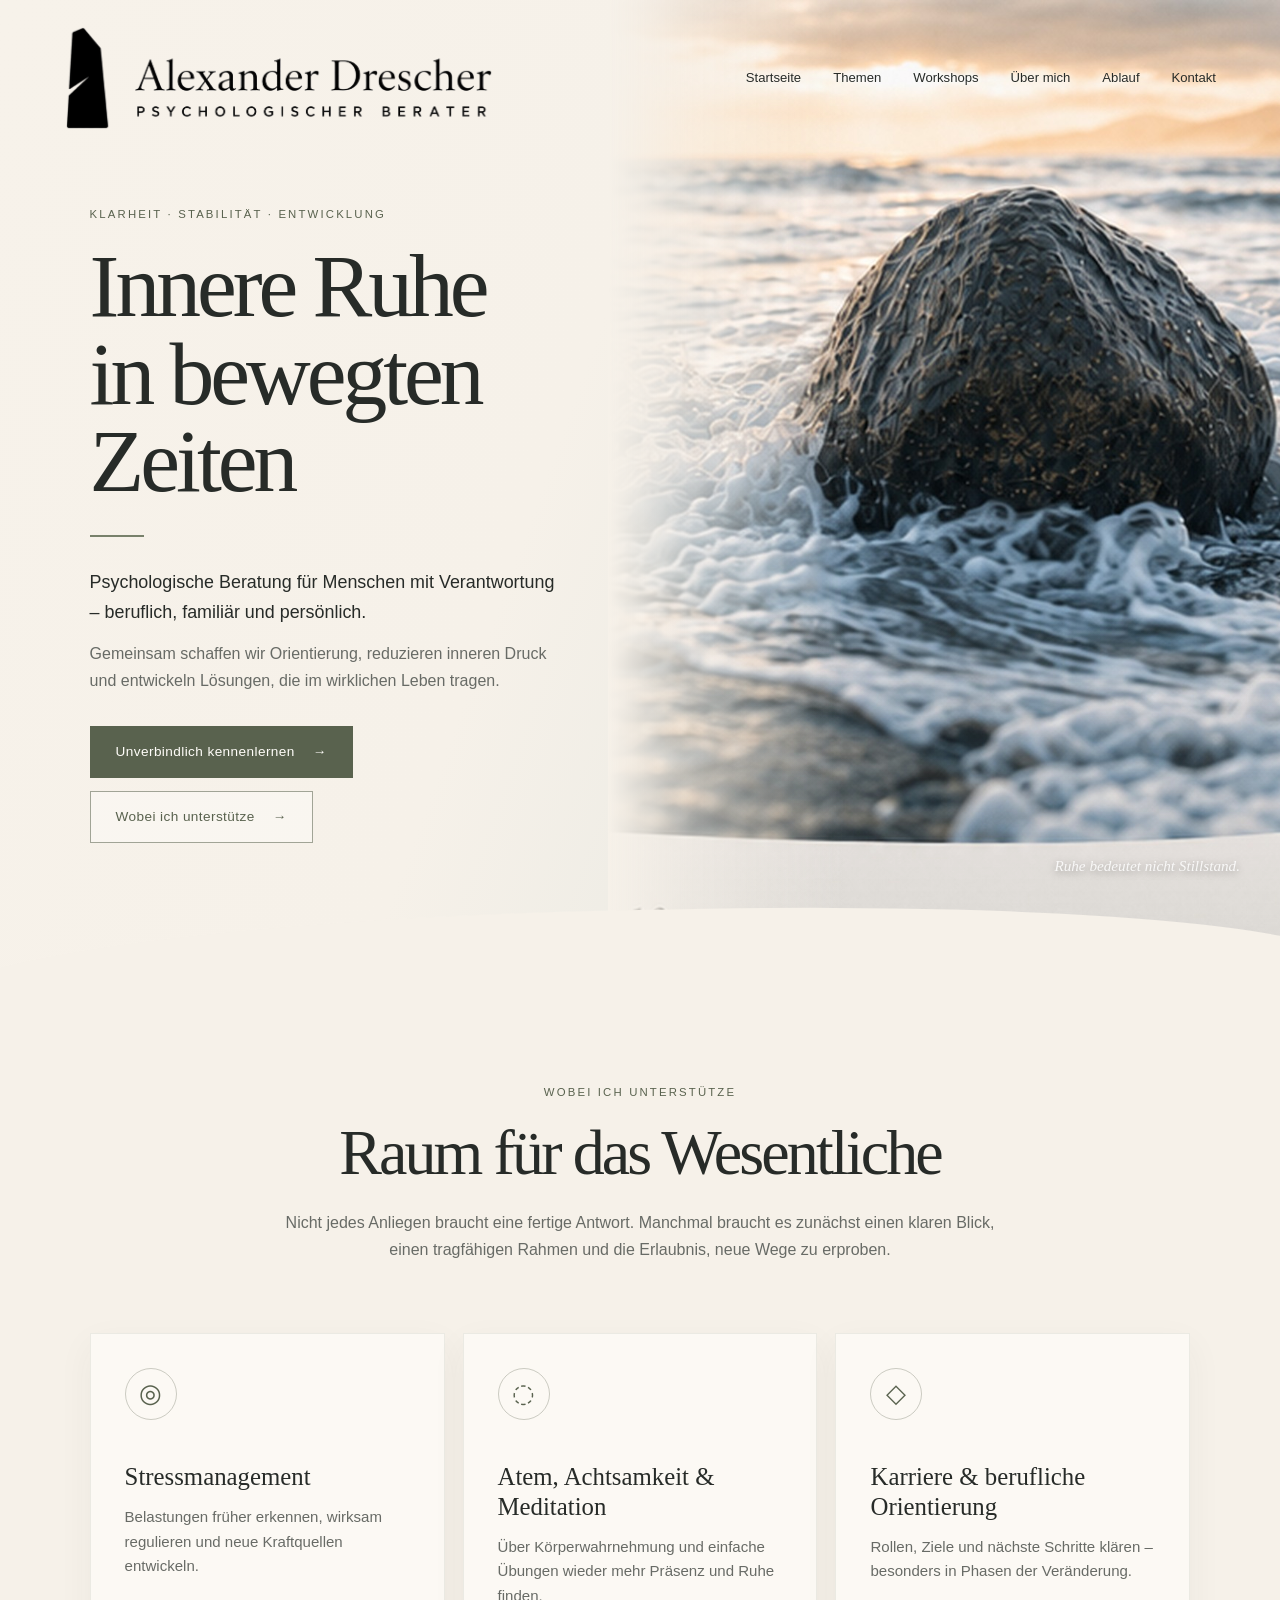
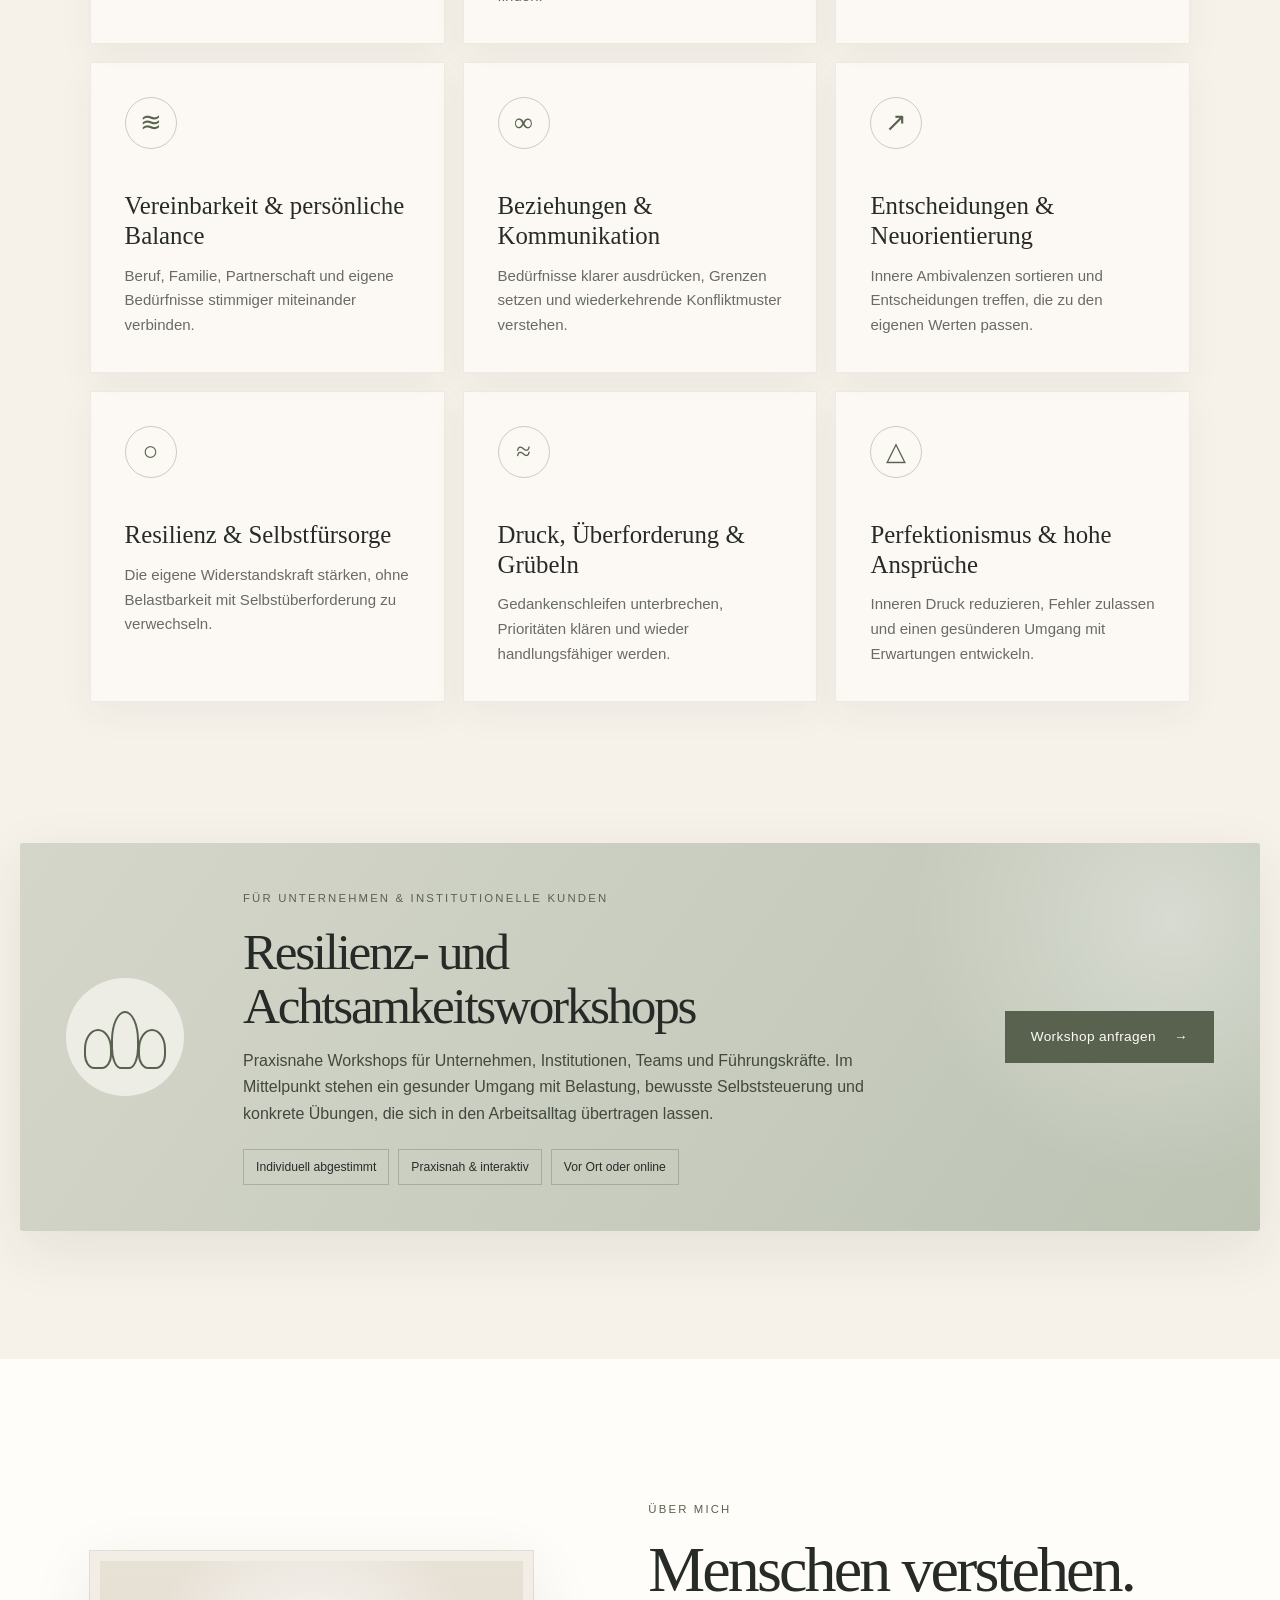
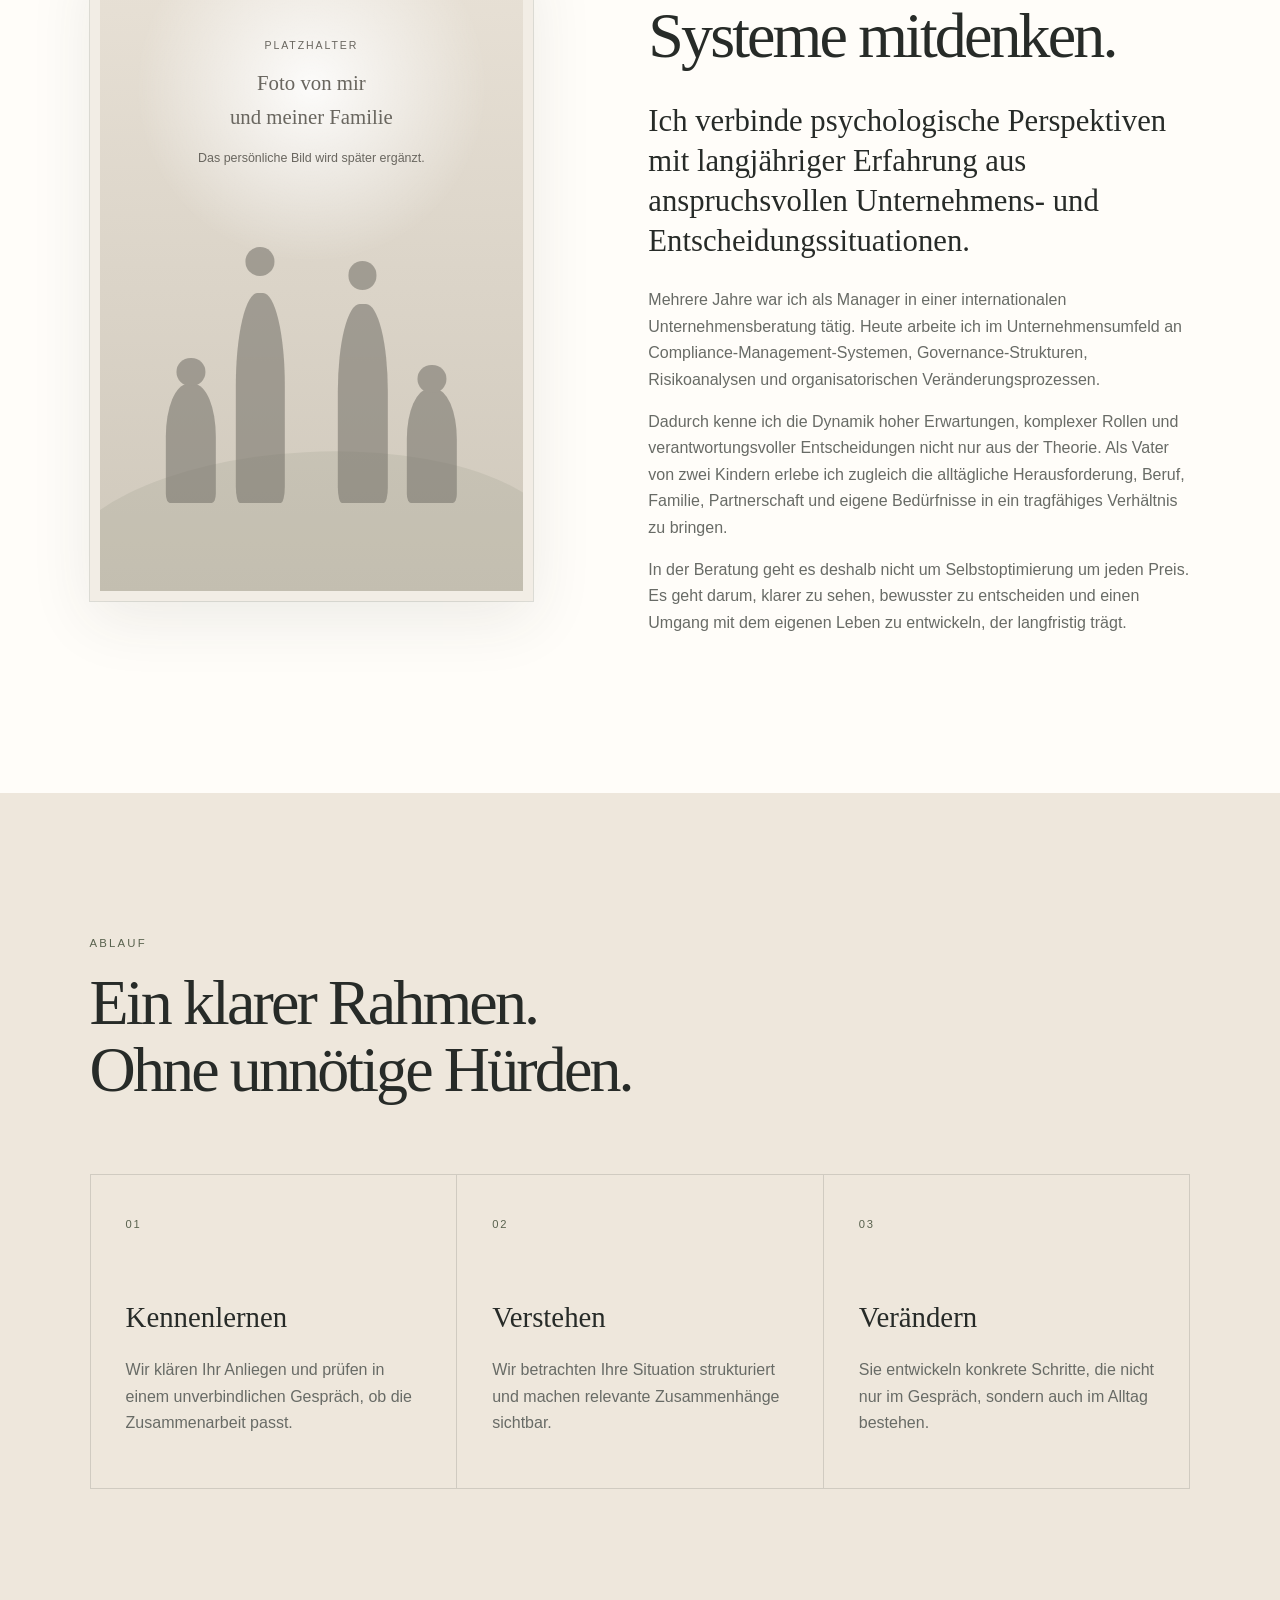
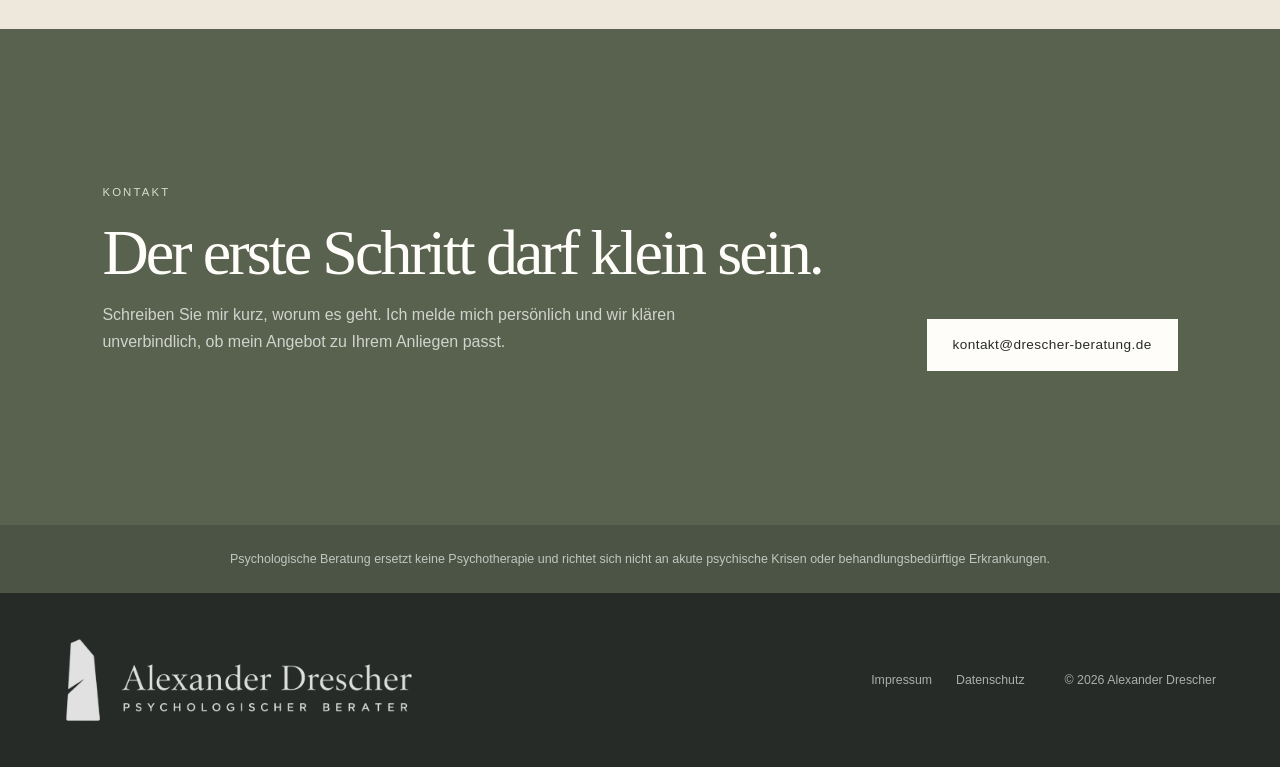
==== index.html @ 7d724e10 "Add files via upload" ====
<!doctype html>
<html lang="de">
<head>
  <meta charset="utf-8">
  <meta name="viewport" content="width=device-width, initial-scale=1">
  <meta name="description" content="Psychologische Beratung für Menschen mit Verantwortung: Stressmanagement, Achtsamkeit, Karriere, Beziehungen, Vereinbarkeit und persönliche Entwicklung.">
  <meta name="theme-color" content="#f4efe7">
  <title>Alexander Drescher | Psychologischer Berater</title>
  <link rel="stylesheet" href="styles.css">
</head>
<body>
  <header class="site-header">
    <a class="logo-link" href="#start" aria-label="Alexander Drescher – Startseite">
      <img src="logo.png" alt="Alexander Drescher – Psychologischer Berater">
    </a>

    <button class="menu-toggle" aria-expanded="false" aria-controls="main-nav">
      <span></span><span></span><span class="sr-only">Menü öffnen</span>
    </button>

    <nav id="main-nav" class="main-nav" aria-label="Hauptnavigation">
      <a href="#start">Startseite</a>
      <a href="#themen">Themen</a>
      <a href="#workshops">Workshops</a>
      <a href="#ueber-mich">Über mich</a>
      <a href="#ablauf">Ablauf</a>
      <a href="#kontakt">Kontakt</a>
    </nav>
  </header>

  <main>
    <section id="start" class="hero">
      <div class="hero-copy">
        <p class="eyebrow">Klarheit · Stabilität · Entwicklung</p>
        <h1>Innere Ruhe<br>in bewegten Zeiten</h1>
        <div class="short-rule"></div>
        <p class="hero-lead">
          Psychologische Beratung für Menschen mit Verantwortung –
          beruflich, familiär und persönlich.
        </p>
        <p class="hero-support">
          Gemeinsam schaffen wir Orientierung, reduzieren inneren Druck
          und entwickeln Lösungen, die im wirklichen Leben tragen.
        </p>
        <div class="hero-actions">
          <a class="button button-primary" href="#kontakt">Unverbindlich kennenlernen <span>→</span></a>
          <a class="button button-secondary" href="#themen">Wobei ich unterstütze <span>→</span></a>
        </div>
      </div>

      <div class="hero-image" role="img" aria-label="Ein beständiger Stein in bewegter Brandung">
        <div class="hero-caption">Ruhe bedeutet nicht Stillstand.</div>
      </div>
      <div class="hero-wave" aria-hidden="true"></div>
    </section>

    <section id="themen" class="section section-topics">
      <div class="section-intro centered">
        <p class="eyebrow">Wobei ich unterstütze</p>
        <h2>Raum für das Wesentliche</h2>
        <p>
          Nicht jedes Anliegen braucht eine fertige Antwort. Manchmal braucht es
          zunächst einen klaren Blick, einen tragfähigen Rahmen und die Erlaubnis,
          neue Wege zu erproben.
        </p>
      </div>

      <div class="topic-grid">
        <article class="topic-card">
          <div class="topic-icon">◎</div>
          <h3>Stressmanagement</h3>
          <p>Belastungen früher erkennen, wirksam regulieren und neue Kraftquellen entwickeln.</p>
        </article>

        <article class="topic-card">
          <div class="topic-icon">◌</div>
          <h3>Atem, Achtsamkeit & Meditation</h3>
          <p>Über Körperwahrnehmung und einfache Übungen wieder mehr Präsenz und Ruhe finden.</p>
        </article>

        <article class="topic-card">
          <div class="topic-icon">◇</div>
          <h3>Karriere & berufliche Orientierung</h3>
          <p>Rollen, Ziele und nächste Schritte klären – besonders in Phasen der Veränderung.</p>
        </article>

        <article class="topic-card">
          <div class="topic-icon">≋</div>
          <h3>Vereinbarkeit & persönliche Balance</h3>
          <p>Beruf, Familie, Partnerschaft und eigene Bedürfnisse stimmiger miteinander verbinden.</p>
        </article>

        <article class="topic-card">
          <div class="topic-icon">∞</div>
          <h3>Beziehungen & Kommunikation</h3>
          <p>Bedürfnisse klarer ausdrücken, Grenzen setzen und wiederkehrende Konfliktmuster verstehen.</p>
        </article>

        <article class="topic-card">
          <div class="topic-icon">↗</div>
          <h3>Entscheidungen & Neuorientierung</h3>
          <p>Innere Ambivalenzen sortieren und Entscheidungen treffen, die zu den eigenen Werten passen.</p>
        </article>

        <article class="topic-card">
          <div class="topic-icon">○</div>
          <h3>Resilienz & Selbstfürsorge</h3>
          <p>Die eigene Widerstandskraft stärken, ohne Belastbarkeit mit Selbstüberforderung zu verwechseln.</p>
        </article>

        <article class="topic-card">
          <div class="topic-icon">≈</div>
          <h3>Druck, Überforderung & Grübeln</h3>
          <p>Gedankenschleifen unterbrechen, Prioritäten klären und wieder handlungsfähiger werden.</p>
        </article>

        <article class="topic-card">
          <div class="topic-icon">△</div>
          <h3>Perfektionismus & hohe Ansprüche</h3>
          <p>Inneren Druck reduzieren, Fehler zulassen und einen gesünderen Umgang mit Erwartungen entwickeln.</p>
        </article>
      </div>
    </section>

    <section id="workshops" class="workshop-section">
      <div class="workshop-mark" aria-hidden="true">
        <span></span><span></span><span></span>
      </div>
      <div class="workshop-copy">
        <p class="eyebrow">Für Unternehmen & institutionelle Kunden</p>
        <h2>Resilienz- und Achtsamkeitsworkshops</h2>
        <p>
          Praxisnahe Workshops für Unternehmen, Institutionen, Teams und
          Führungskräfte. Im Mittelpunkt stehen ein gesunder Umgang mit
          Belastung, bewusste Selbststeuerung und konkrete Übungen, die sich
          in den Arbeitsalltag übertragen lassen.
        </p>
        <div class="workshop-details">
          <span>Individuell abgestimmt</span>
          <span>Praxisnah & interaktiv</span>
          <span>Vor Ort oder online</span>
        </div>
      </div>
      <a class="button button-primary" href="#kontakt">Workshop anfragen <span>→</span></a>
    </section>

    <section id="ueber-mich" class="section about-section">
      <div class="family-placeholder" role="img" aria-label="Platzhalter für ein zukünftiges Familienfoto">
        <div class="placeholder-copy">
          <small>Platzhalter</small>
          <strong>Foto von mir<br>und meiner Familie</strong>
          <span>Das persönliche Bild wird später ergänzt.</span>
        </div>
        <div class="family-silhouette" aria-hidden="true">
          <i class="person child-one"></i>
          <i class="person adult-one"></i>
          <i class="person adult-two"></i>
          <i class="person child-two"></i>
        </div>
      </div>

      <div class="about-copy">
        <p class="eyebrow">Über mich</p>
        <h2>Menschen verstehen.<br>Systeme mitdenken.</h2>
        <p class="about-lead">
          Ich verbinde psychologische Perspektiven mit langjähriger Erfahrung
          aus anspruchsvollen Unternehmens- und Entscheidungssituationen.
        </p>
        <p>
          Mehrere Jahre war ich als Manager in einer internationalen
          Unternehmensberatung tätig. Heute arbeite ich im Unternehmensumfeld
          an Compliance-Management-Systemen, Governance-Strukturen,
          Risikoanalysen und organisatorischen Veränderungsprozessen.
        </p>
        <p>
          Dadurch kenne ich die Dynamik hoher Erwartungen, komplexer Rollen und
          verantwortungsvoller Entscheidungen nicht nur aus der Theorie.
          Als Vater von zwei Kindern erlebe ich zugleich die alltägliche
          Herausforderung, Beruf, Familie, Partnerschaft und eigene Bedürfnisse
          in ein tragfähiges Verhältnis zu bringen.
        </p>
        <p>
          In der Beratung geht es deshalb nicht um Selbstoptimierung um jeden
          Preis. Es geht darum, klarer zu sehen, bewusster zu entscheiden und
          einen Umgang mit dem eigenen Leben zu entwickeln, der langfristig trägt.
        </p>
      </div>
    </section>

    <section id="ablauf" class="section process-section">
      <div class="section-intro">
        <p class="eyebrow">Ablauf</p>
        <h2>Ein klarer Rahmen.<br>Ohne unnötige Hürden.</h2>
      </div>
      <div class="process-grid">
        <article>
          <span>01</span>
          <h3>Kennenlernen</h3>
          <p>Wir klären Ihr Anliegen und prüfen in einem unverbindlichen Gespräch, ob die Zusammenarbeit passt.</p>
        </article>
        <article>
          <span>02</span>
          <h3>Verstehen</h3>
          <p>Wir betrachten Ihre Situation strukturiert und machen relevante Zusammenhänge sichtbar.</p>
        </article>
        <article>
          <span>03</span>
          <h3>Verändern</h3>
          <p>Sie entwickeln konkrete Schritte, die nicht nur im Gespräch, sondern auch im Alltag bestehen.</p>
        </article>
      </div>
    </section>

    <section id="kontakt" class="contact-section">
      <div>
        <p class="eyebrow">Kontakt</p>
        <h2>Der erste Schritt darf klein sein.</h2>
        <p>
          Schreiben Sie mir kurz, worum es geht. Ich melde mich persönlich und
          wir klären unverbindlich, ob mein Angebot zu Ihrem Anliegen passt.
        </p>
      </div>
      <a class="button button-light" href="mailto:kontakt@drescher-beratung.de">kontakt@drescher-beratung.de</a>
    </section>

    <section class="disclaimer">
      <p>
        Psychologische Beratung ersetzt keine Psychotherapie und richtet sich
        nicht an akute psychische Krisen oder behandlungsbedürftige Erkrankungen.
      </p>
    </section>
  </main>

  <footer>
    <img src="logo.png" alt="Alexander Drescher – Psychologischer Berater">
    <div class="footer-links">
      <a href="impressum.html">Impressum</a>
      <a href="datenschutz.html">Datenschutz</a>
    </div>
    <p>© <span id="year"></span> Alexander Drescher</p>
  </footer>

  <script src="script.js"></script>
</body>
</html>
---- styles.css ----
:root {
  --paper: #f6f1e9;
  --paper-2: #eee7dc;
  --white: #fffdf9;
  --ink: #272b28;
  --muted: #686b66;
  --sage: #78816b;
  --sage-dark: #59624e;
  --sage-pale: #d7dbcf;
  --stone: #b7afa3;
  --line: rgba(39, 43, 40, .15);
  --shadow: 0 18px 60px rgba(52, 54, 47, .09);
  --max: 1240px;
}

* { box-sizing: border-box; }
html { scroll-behavior: smooth; }
body {
  margin: 0;
  background: var(--paper);
  color: var(--ink);
  font-family: Arial, Helvetica, sans-serif;
  line-height: 1.65;
}
img { max-width: 100%; }
a { color: inherit; text-decoration: none; }
button { font: inherit; }
.sr-only {
  position: absolute; width: 1px; height: 1px; padding: 0;
  margin: -1px; overflow: hidden; clip: rect(0,0,0,0);
  white-space: nowrap; border: 0;
}

.site-header {
  position: absolute;
  z-index: 20;
  top: 0;
  left: 0;
  width: 100%;
  padding: 25px clamp(22px, 5vw, 76px);
  display: flex;
  justify-content: space-between;
  align-items: center;
}
.logo-link {
  display: block;
  width: min(430px, 37vw);
  min-width: 270px;
}
.logo-link img {
  display: block;
  width: 100%;
  height: auto;
}
.main-nav {
  display: flex;
  gap: clamp(18px, 2.5vw, 38px);
  align-items: center;
  font-size: .82rem;
}
.main-nav a {
  position: relative;
  padding: 8px 0;
}
.main-nav a::after {
  content: "";
  position: absolute;
  left: 0; bottom: 0;
  width: 0; height: 1px;
  background: var(--sage);
  transition: width .25s ease;
}
.main-nav a:hover::after { width: 100%; }
.menu-toggle { display: none; }

.hero {
  position: relative;
  min-height: 830px;
  display: grid;
  grid-template-columns: .95fr 1.05fr;
  overflow: hidden;
  background: linear-gradient(110deg, #f7f2ea 0%, #f6f1e9 44%, #dce1dc 100%);
}
.hero-copy {
  z-index: 3;
  padding: 205px 4vw 125px clamp(28px, 7vw, 115px);
  align-self: center;
}
.eyebrow {
  margin: 0 0 18px;
  color: var(--sage-dark);
  text-transform: uppercase;
  letter-spacing: .19em;
  font-size: .71rem;
}
h1, h2 {
  margin: 0;
  font-family: Georgia, "Times New Roman", serif;
  font-weight: 400;
  letter-spacing: -.045em;
}
h1 {
  max-width: 720px;
  font-size: clamp(4rem, 7vw, 7.4rem);
  line-height: .98;
}
.short-rule {
  width: 54px;
  height: 2px;
  margin: 30px 0 31px;
  background: var(--sage);
}
.hero-lead {
  max-width: 520px;
  margin: 0 0 14px;
  font-size: clamp(1.05rem, 1.4vw, 1.25rem);
}
.hero-support {
  max-width: 520px;
  margin: 0 0 32px;
  color: var(--muted);
}
.hero-actions {
  display: flex;
  flex-wrap: wrap;
  gap: 13px;
}
.button {
  min-height: 52px;
  padding: 0 25px;
  display: inline-flex;
  align-items: center;
  justify-content: center;
  gap: 18px;
  border: 1px solid transparent;
  font-size: .85rem;
  letter-spacing: .03em;
  transition: transform .2s ease, background .2s ease;
}
.button:hover { transform: translateY(-2px); }
.button-primary {
  background: var(--sage-dark);
  color: var(--white);
}
.button-primary:hover { background: #4b5543; }
.button-secondary {
  border-color: rgba(89, 98, 78, .55);
  color: var(--sage-dark);
  background: rgba(255,255,255,.3);
}
.button-light {
  background: var(--white);
  color: var(--ink);
}

.hero-image {
  position: relative;
  min-height: 830px;
  background-image:
    linear-gradient(90deg, var(--paper) 0%, rgba(246,241,233,.55) 12%, rgba(246,241,233,0) 35%),
    linear-gradient(0deg, rgba(41,49,46,.12), rgba(41,49,46,0) 38%),
    url("stein-brandung.jpg");
  background-size: cover;
  background-position: 50% center;
}
.hero-caption {
  position: absolute;
  right: 40px;
  bottom: 90px;
  color: rgba(255,255,255,.85);
  font-family: Georgia, serif;
  font-style: italic;
  font-size: .95rem;
  text-shadow: 0 2px 8px rgba(0,0,0,.35);
}
.hero-wave {
  position: absolute;
  z-index: 4;
  left: -5%;
  bottom: -36px;
  width: 110%;
  height: 94px;
  border-radius: 50% 45% 0 0 / 85% 70% 0 0;
  background: var(--paper);
  transform: rotate(-1deg);
}

.section {
  padding: clamp(95px, 11vw, 155px) clamp(24px, 7vw, 110px);
}
.section-intro {
  max-width: var(--max);
  margin: 0 auto 70px;
}
.section-intro.centered {
  max-width: 800px;
  text-align: center;
}
.section-intro h2,
.about-copy h2,
.workshop-copy h2,
.contact-section h2 {
  font-size: clamp(2.8rem, 5vw, 5.4rem);
  line-height: 1.04;
}
.section-intro > p:last-child {
  max-width: 720px;
  margin: 24px auto 0;
  color: var(--muted);
}
.section-topics {
  padding-top: 115px;
}
.topic-grid {
  max-width: var(--max);
  margin: 0 auto;
  display: grid;
  grid-template-columns: repeat(3, 1fr);
  gap: 18px;
}
.topic-card {
  min-height: 290px;
  padding: 34px;
  background: rgba(255,253,249,.73);
  border: 1px solid rgba(89,98,78,.10);
  box-shadow: 0 12px 34px rgba(63,67,59,.05);
  transition: transform .25s ease, box-shadow .25s ease;
}
.topic-card:hover {
  transform: translateY(-5px);
  box-shadow: var(--shadow);
}
.topic-icon {
  width: 52px;
  height: 52px;
  display: grid;
  place-items: center;
  border: 1px solid rgba(89,98,78,.30);
  border-radius: 50%;
  color: var(--sage-dark);
  font-family: Georgia, serif;
  font-size: 1.65rem;
}
.topic-card h3 {
  margin: 42px 0 13px;
  font-family: Georgia, serif;
  font-size: 1.55rem;
  line-height: 1.2;
  font-weight: 400;
}
.topic-card p {
  margin: 0;
  color: var(--muted);
  font-size: .94rem;
}

.workshop-section {
  max-width: var(--max);
  margin: 0 auto clamp(95px, 10vw, 145px);
  padding: 46px;
  display: grid;
  grid-template-columns: 135px 1fr auto;
  gap: 42px;
  align-items: center;
  background:
    radial-gradient(circle at 93% 20%, rgba(255,255,255,.35), transparent 22%),
    linear-gradient(125deg, #d4d6ca, #bdc4b4);
  border-radius: 3px;
  box-shadow: var(--shadow);
}
.workshop-mark {
  position: relative;
  width: 118px;
  height: 118px;
  border-radius: 50%;
  background: rgba(255,253,249,.62);
}
.workshop-mark span {
  position: absolute;
  bottom: 27px;
  width: 28px;
  height: 48px;
  border: 2px solid var(--sage-dark);
  border-radius: 50% 50% 36% 36%;
}
.workshop-mark span:nth-child(1) { left: 18px; height: 40px; }
.workshop-mark span:nth-child(2) { left: 45px; height: 58px; }
.workshop-mark span:nth-child(3) { left: 72px; height: 40px; }
.workshop-copy h2 {
  font-size: clamp(2.3rem, 4vw, 4.3rem);
}
.workshop-copy > p:last-of-type {
  max-width: 680px;
  color: #41483e;
}
.workshop-details {
  display: flex;
  flex-wrap: wrap;
  gap: 9px;
  margin-top: 22px;
}
.workshop-details span {
  padding: 7px 12px;
  border: 1px solid rgba(65,72,62,.25);
  font-size: .76rem;
}

.about-section {
  display: grid;
  grid-template-columns: .9fr 1.1fr;
  align-items: center;
  gap: clamp(55px, 9vw, 145px);
  background: var(--white);
}
.family-placeholder {
  position: relative;
  min-height: 650px;
  overflow: hidden;
  background:
    radial-gradient(circle at 50% 20%, rgba(255,255,255,.9), transparent 32%),
    linear-gradient(180deg, #e8e1d6, #cfc8bb);
  border: 10px solid #f2ede5;
  outline: 1px solid rgba(89,98,78,.18);
  box-shadow: var(--shadow);
}
.family-placeholder::after {
  content: "";
  position: absolute;
  left: -10%; right: -10%; bottom: -13%;
  height: 35%;
  border-radius: 50% 50% 0 0;
  background: rgba(119,129,107,.14);
  transform: rotate(-3deg);
}
.placeholder-copy {
  position: absolute;
  z-index: 2;
  top: 12%;
  left: 0;
  width: 100%;
  text-align: center;
  color: #69665f;
}
.placeholder-copy small {
  display: block;
  text-transform: uppercase;
  letter-spacing: .18em;
  font-size: .66rem;
}
.placeholder-copy strong {
  display: block;
  margin: 12px 0 9px;
  font-family: Georgia, serif;
  font-size: 1.3rem;
  font-weight: 400;
}
.placeholder-copy span { font-size: .78rem; }
.family-silhouette {
  position: absolute;
  z-index: 3;
  left: 50%;
  bottom: 14%;
  width: 78%;
  height: 45%;
  transform: translateX(-50%);
}
.person {
  position: absolute;
  bottom: 0;
  width: 15%;
  background: #77746c;
  border-radius: 44% 44% 8% 8%;
  opacity: .58;
}
.person::before {
  content: "";
  position: absolute;
  left: 50%;
  top: -22%;
  width: 58%;
  aspect-ratio: 1;
  border-radius: 50%;
  background: inherit;
  transform: translateX(-50%);
}
.child-one { left: 6%; height: 42%; }
.adult-one { left: 27%; height: 74%; }
.adult-two { right: 27%; height: 70%; }
.child-two { right: 6%; height: 40%; }

.about-copy {
  max-width: 720px;
}
.about-lead {
  margin: 32px 0 26px;
  font-family: Georgia, serif;
  font-size: clamp(1.55rem, 2.4vw, 2.4rem);
  line-height: 1.3;
}
.about-copy > p:not(.eyebrow):not(.about-lead) {
  color: var(--muted);
}

.process-section {
  background: var(--paper-2);
}
.process-grid {
  max-width: var(--max);
  margin: 0 auto;
  display: grid;
  grid-template-columns: repeat(3, 1fr);
  border-top: 1px solid var(--line);
  border-left: 1px solid var(--line);
}
.process-grid article {
  min-height: 290px;
  padding: 35px;
  border-right: 1px solid var(--line);
  border-bottom: 1px solid var(--line);
}
.process-grid span {
  color: var(--sage-dark);
  font-size: .7rem;
  letter-spacing: .16em;
}
.process-grid h3 {
  margin: 58px 0 14px;
  font-family: Georgia, serif;
  font-size: 1.8rem;
  font-weight: 400;
}
.process-grid p {
  color: var(--muted);
}

.contact-section {
  padding: clamp(95px, 12vw, 170px) clamp(24px, 8vw, 125px);
  display: flex;
  align-items: flex-end;
  justify-content: space-between;
  gap: 70px;
  background: var(--sage-dark);
  color: var(--white);
}
.contact-section > div { max-width: 820px; }
.contact-section .eyebrow { color: #d8dccf; }
.contact-section p:not(.eyebrow) {
  max-width: 650px;
  color: rgba(255,255,255,.72);
}
.disclaimer {
  padding: 24px;
  text-align: center;
  background: #4c5545;
  color: rgba(255,255,255,.66);
  font-size: .78rem;
}
.disclaimer p { margin: 0; }

footer {
  padding: 44px clamp(24px, 5vw, 75px);
  display: grid;
  grid-template-columns: 1fr auto auto;
  gap: 40px;
  align-items: center;
  background: #262b27;
  color: rgba(255,255,255,.62);
  font-size: .77rem;
}
footer img {
  width: min(350px, 45vw);
  filter: invert(1);
  opacity: .86;
}
.footer-links { display: flex; gap: 24px; }

.legal-page {
  max-width: 880px;
  margin: 0 auto;
  padding: 130px 24px 100px;
}
.legal-page h1 {
  font-family: Georgia, serif;
  font-size: 3.3rem;
  font-weight: 400;
}
.legal-page h2 {
  margin-top: 42px;
  font-family: Georgia, serif;
  font-size: 1.6rem;
  font-weight: 400;
  letter-spacing: 0;
}
.legal-page a { text-decoration: underline; }

@media (max-width: 1040px) {
  .site-header { align-items: flex-start; }
  .logo-link { width: 340px; }
  .main-nav { gap: 16px; }
  .hero { grid-template-columns: 1fr; }
  .hero-copy { min-height: 700px; padding-right: 40vw; }
  .hero-image {
    position: absolute;
    inset: 0 0 0 37%;
    min-height: 100%;
    opacity: .78;
  }
  .hero-copy::before {
    content: "";
    position: absolute;
    z-index: -1;
    inset: 0 30% 0 0;
    background: linear-gradient(90deg, var(--paper) 55%, transparent);
  }
  .topic-grid { grid-template-columns: repeat(2, 1fr); }
  .workshop-section {
    margin-left: 24px; margin-right: 24px;
    grid-template-columns: 110px 1fr;
  }
  .workshop-section > .button { grid-column: 2; justify-self: start; }
}

@media (max-width: 760px) {
  .site-header {
    position: absolute;
    padding: 18px 20px;
  }
  .logo-link { width: min(300px, 72vw); min-width: 0; }
  .menu-toggle {
    display: flex;
    width: 44px;
    height: 44px;
    border: 0;
    background: transparent;
    flex-direction: column;
    justify-content: center;
    gap: 6px;
  }
  .menu-toggle span:not(.sr-only) {
    width: 25px;
    height: 1px;
    background: var(--ink);
  }
  .main-nav {
    display: none;
    position: absolute;
    top: 82px;
    left: 18px; right: 18px;
    padding: 25px;
    flex-direction: column;
    align-items: flex-start;
    background: rgba(255,253,249,.97);
    box-shadow: var(--shadow);
  }
  .main-nav.open { display: flex; }
  .hero { min-height: 920px; display: block; }
  .hero-copy {
    position: relative;
    z-index: 5;
    padding: 160px 22px 440px;
    min-height: 920px;
  }
  .hero-copy::before {
    inset: 0;
    background: linear-gradient(180deg, var(--paper) 0 52%, rgba(246,241,233,.84) 64%, transparent 82%);
  }
  h1 { font-size: clamp(3.3rem, 16vw, 5.4rem); }
  .hero-image {
    inset: 47% 0 0;
    min-height: auto;
    opacity: 1;
    background-image:
      linear-gradient(180deg, var(--paper) 0%, rgba(246,241,233,0) 18%),
      linear-gradient(0deg, rgba(41,49,46,.14), rgba(41,49,46,0) 38%),
      url("stein-brandung.jpg");
  }
  .hero-caption { right: 20px; bottom: 50px; }
  .topic-grid { grid-template-columns: 1fr; }
  .topic-card { min-height: 235px; }
  .workshop-section {
    grid-template-columns: 1fr;
    margin-left: 20px; margin-right: 20px;
    padding: 32px;
  }
  .workshop-section > .button { grid-column: 1; }
  .workshop-mark { width: 92px; height: 92px; }
  .workshop-mark span { transform: scale(.78); transform-origin: bottom; }
  .about-section { grid-template-columns: 1fr; }
  .family-placeholder { min-height: 520px; }
  .process-grid { grid-template-columns: 1fr; }
  .contact-section { flex-direction: column; align-items: flex-start; }
  footer { grid-template-columns: 1fr; gap: 24px; }
  footer img { width: min(330px, 88vw); }
}
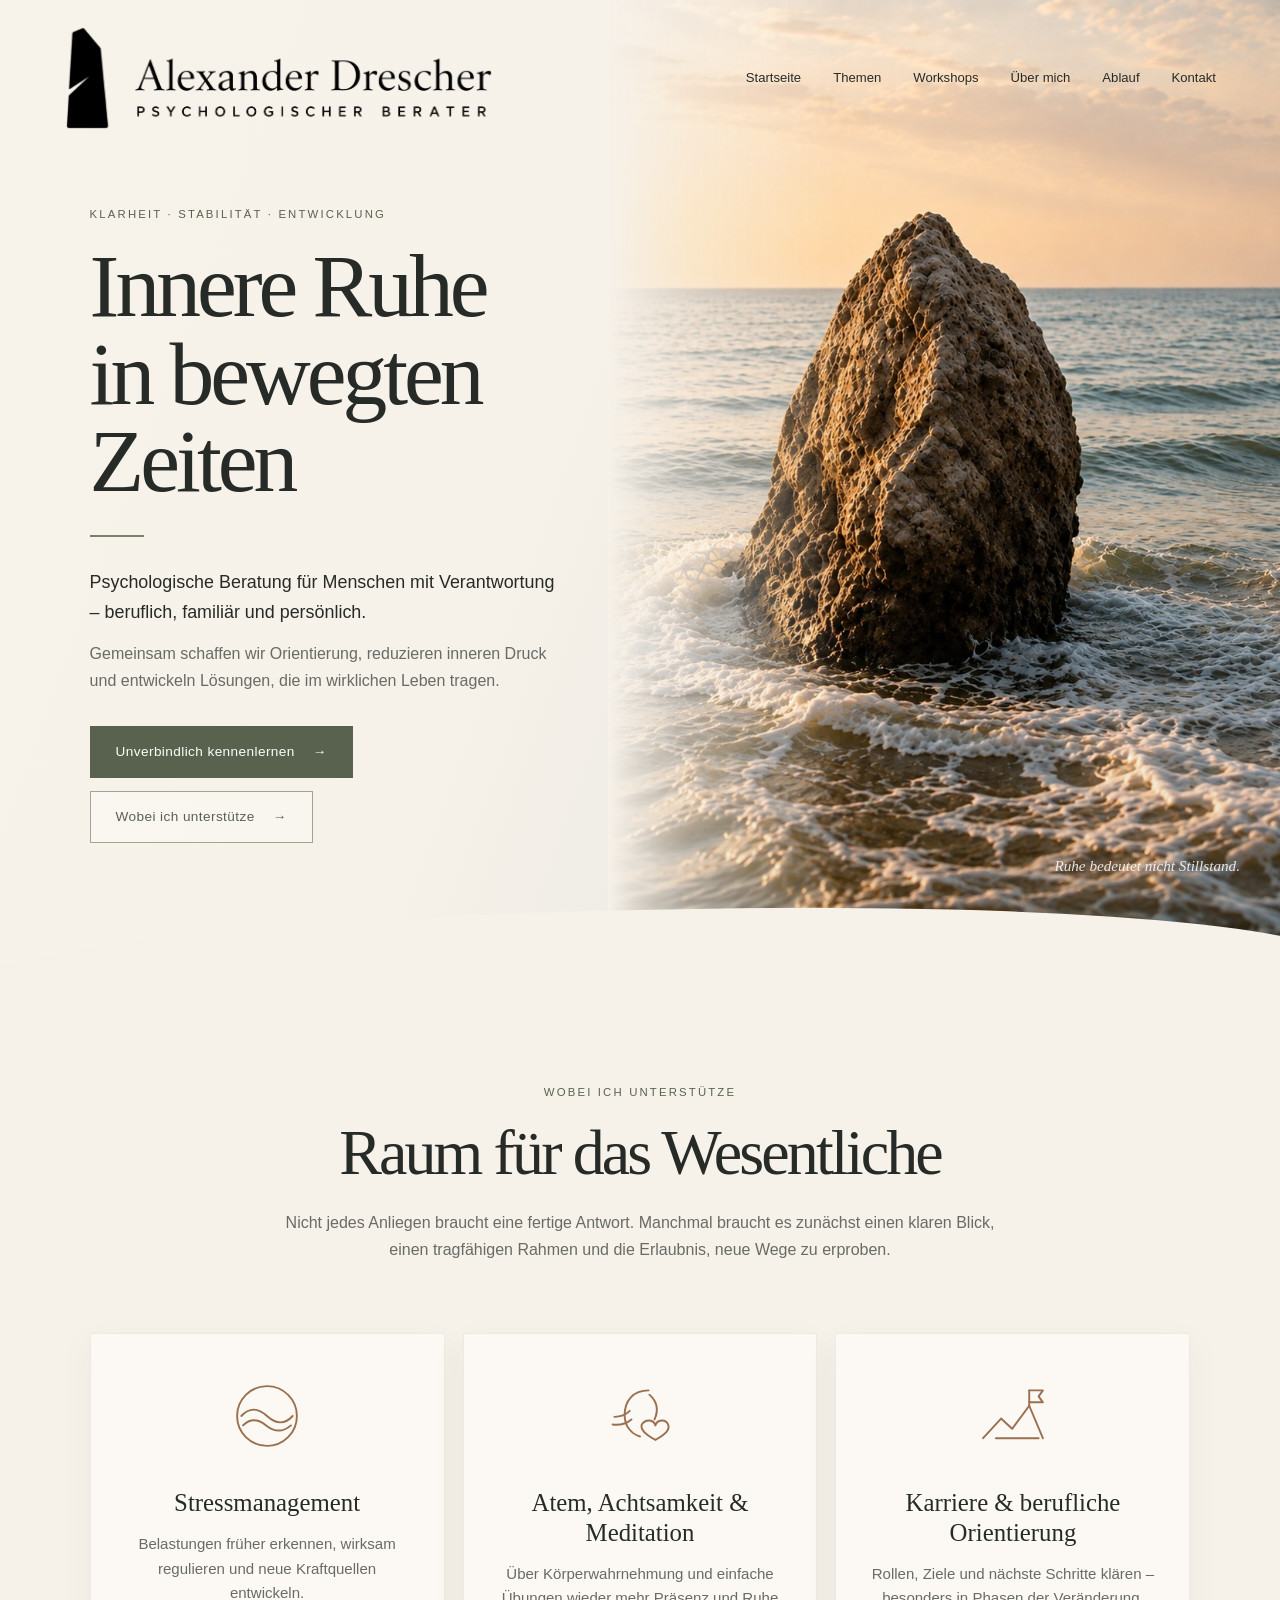
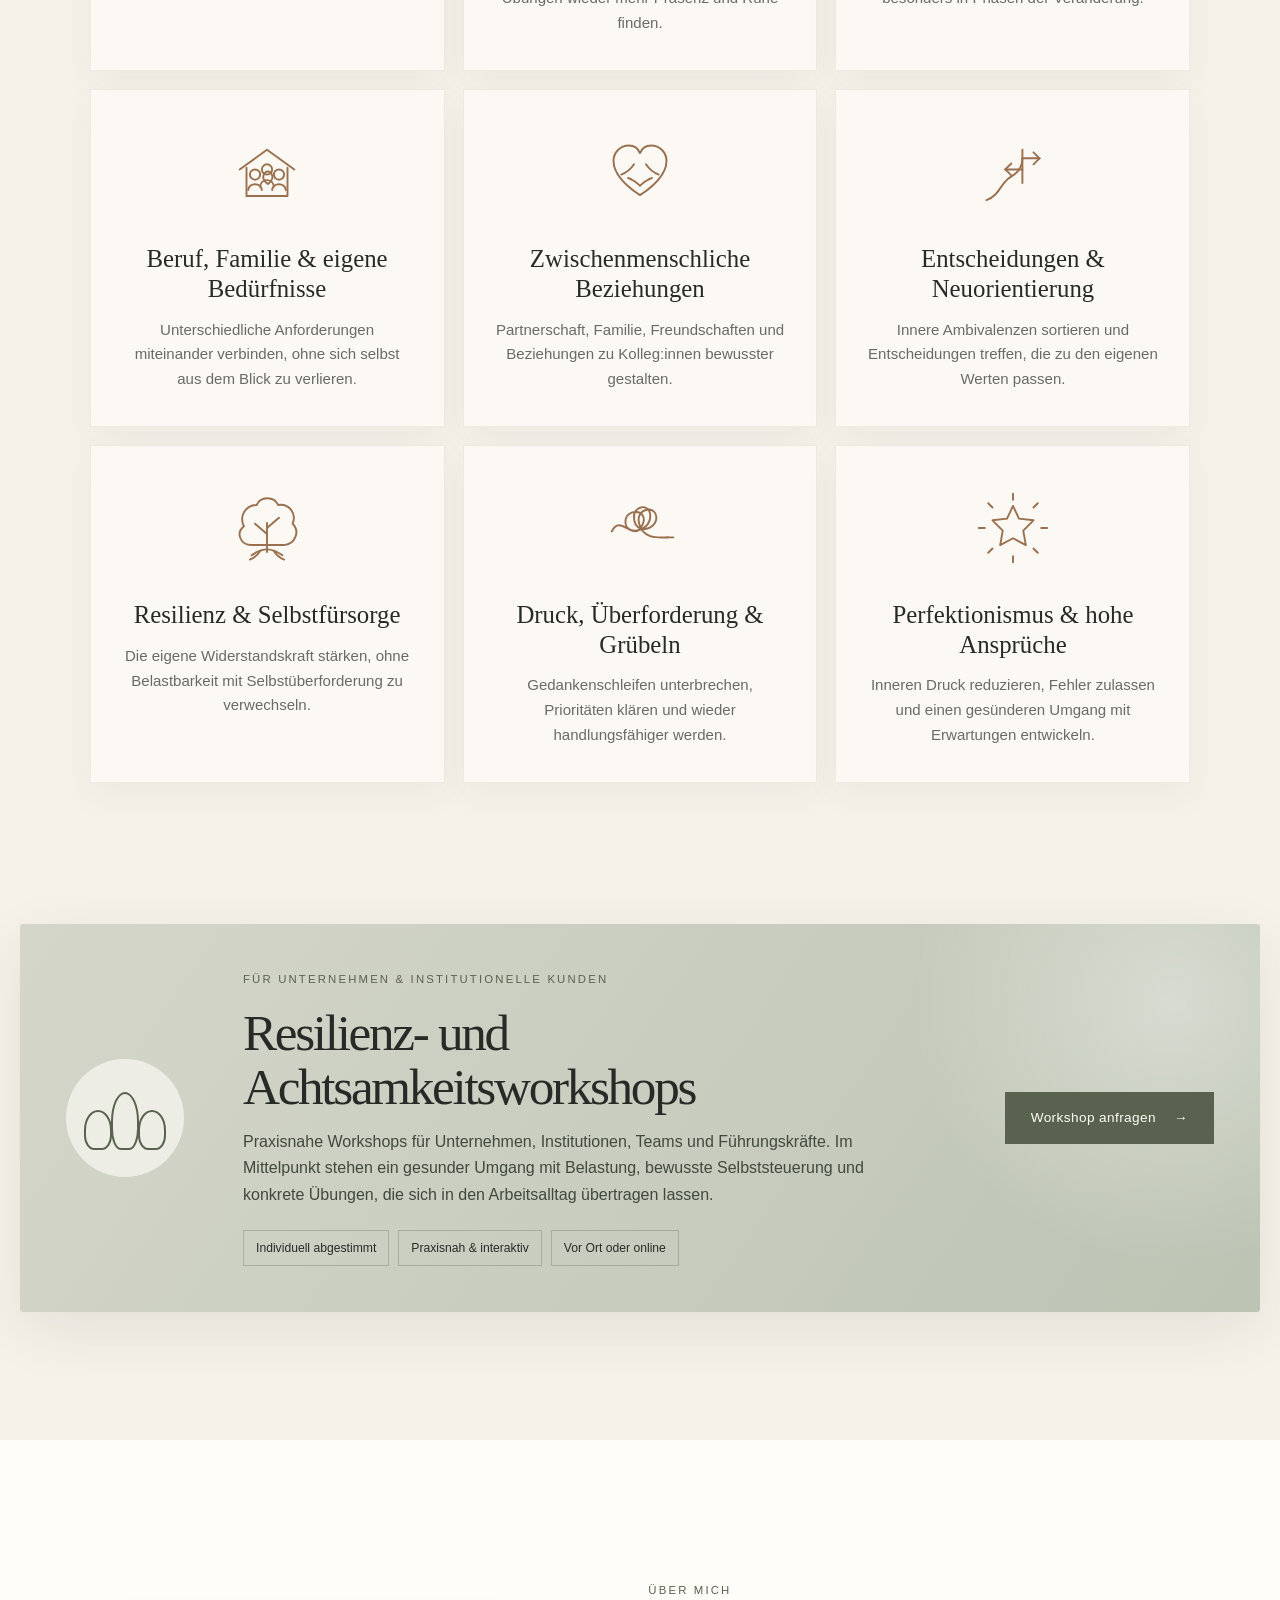
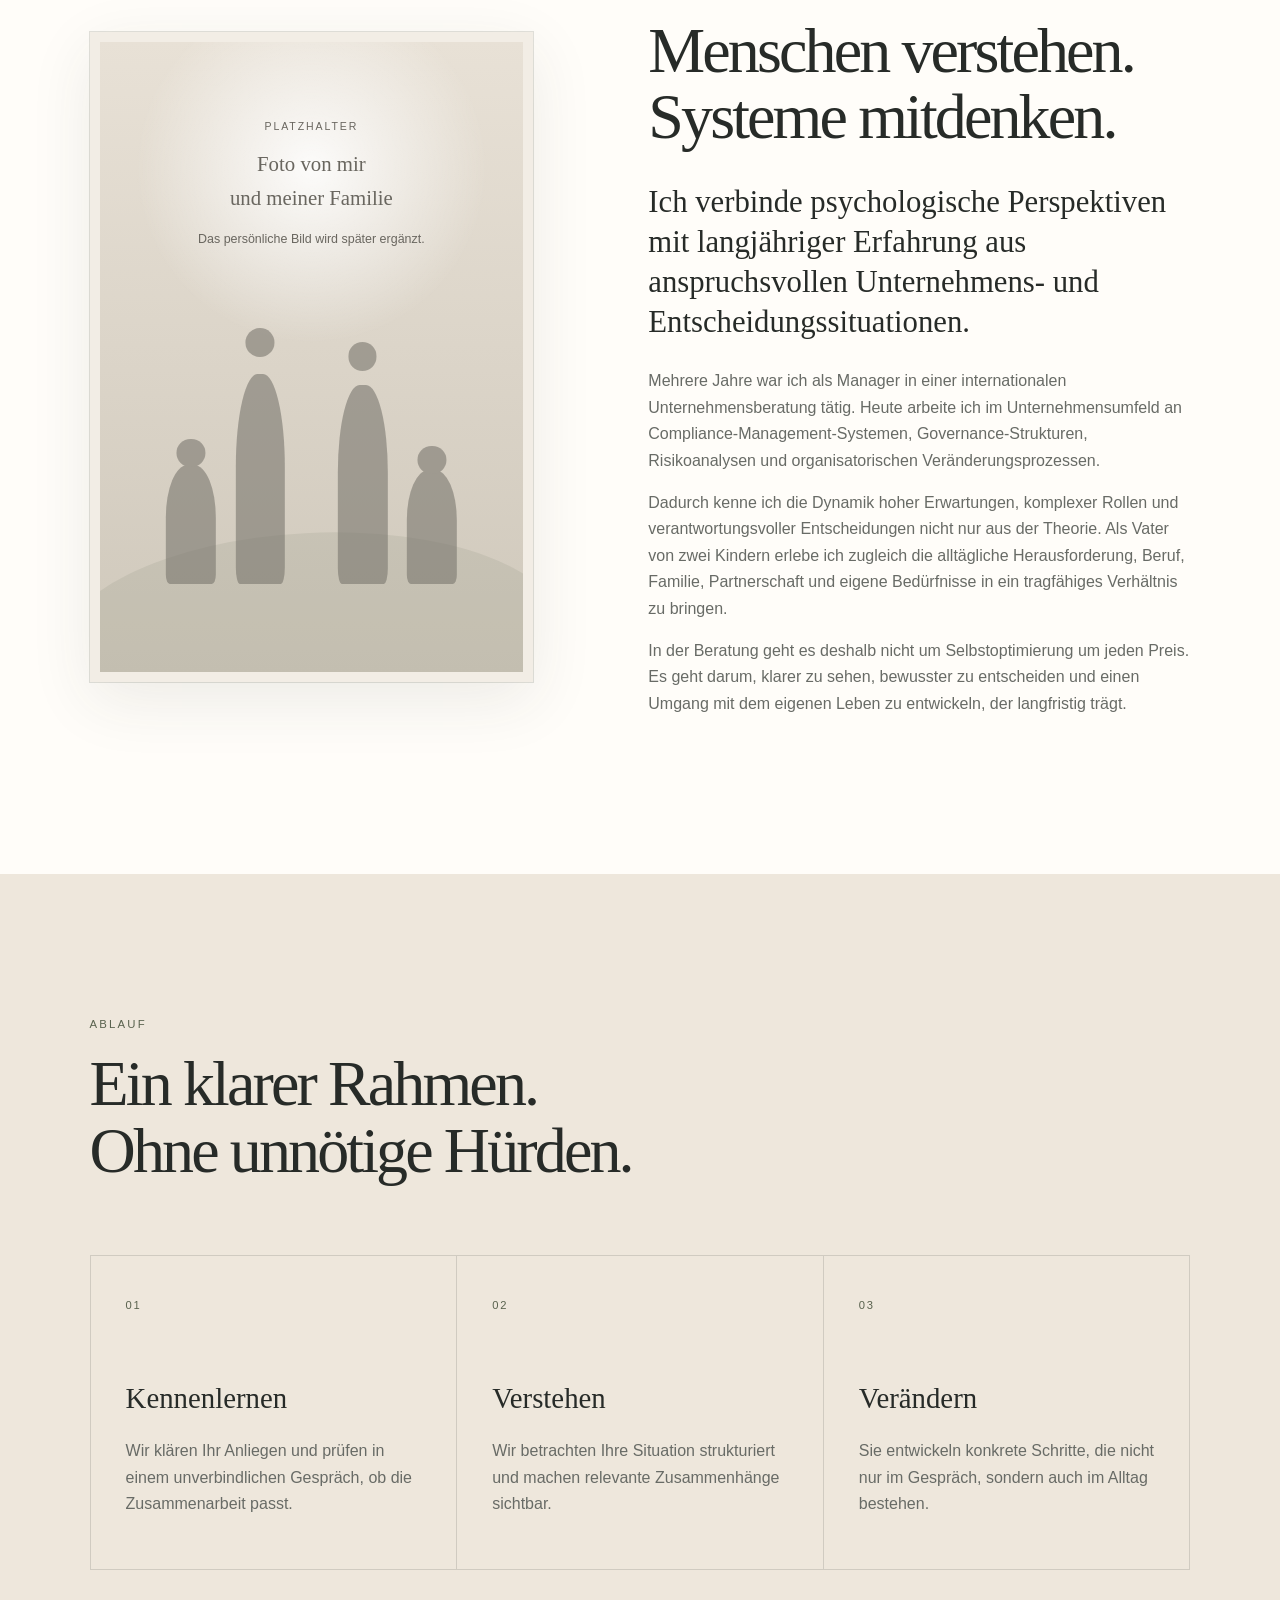
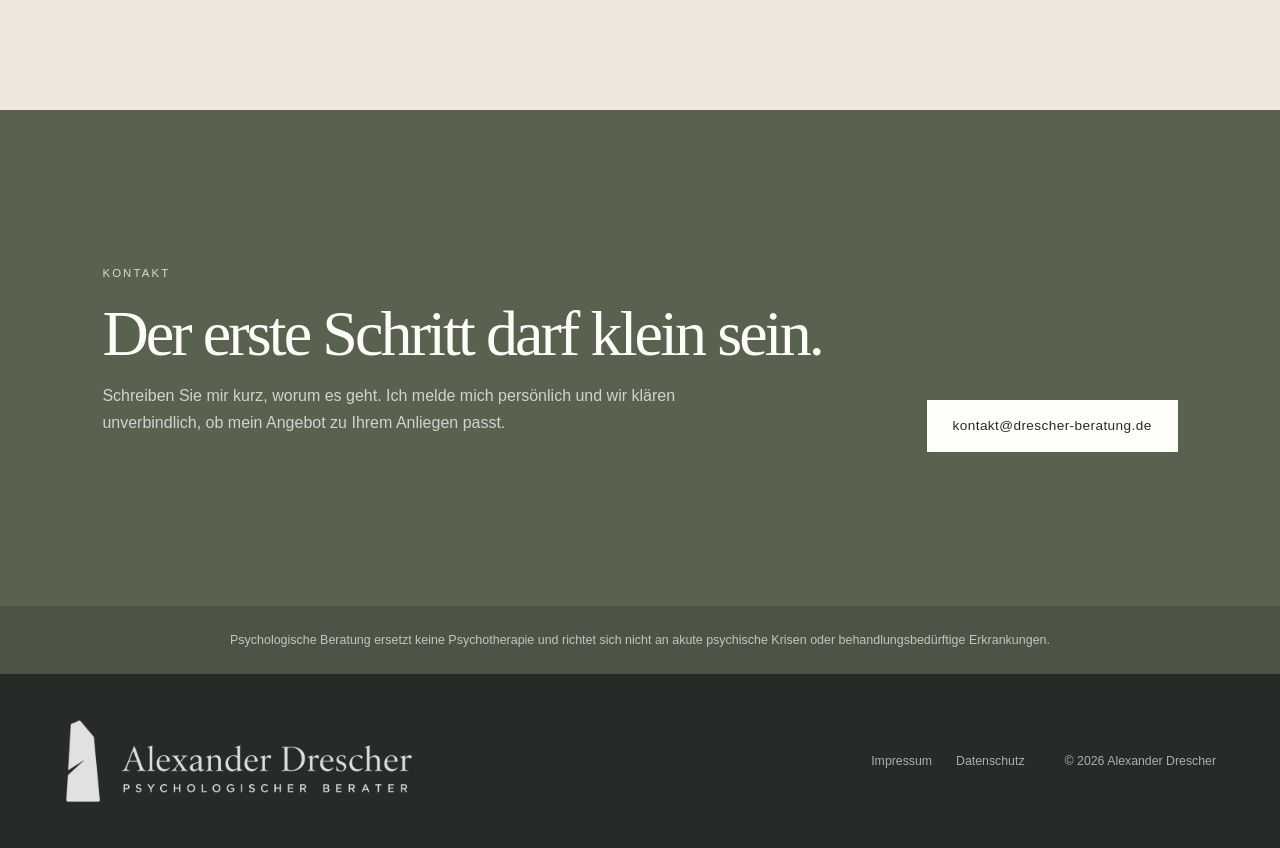
==== commit be79f1e5: "Add files via upload" ====
--- a/index.html
+++ b/index.html
@@ -67,55 +67,117 @@
 
       <div class="topic-grid">
         <article class="topic-card">
-          <div class="topic-icon">◎</div>
+          <div class="topic-icon">
+<svg viewBox="0 0 96 96" aria-hidden="true">
+  <circle cx="48" cy="48" r="35"/>
+  <path d="M18 48c9-10 19-10 30 0s21 10 30 0"/>
+  <path d="M20 59c8-8 17-8 27 0s20 8 29 0"/>
+</svg></div>
           <h3>Stressmanagement</h3>
           <p>Belastungen früher erkennen, wirksam regulieren und neue Kraftquellen entwickeln.</p>
         </article>
-
-        <article class="topic-card">
-          <div class="topic-icon">◌</div>
+        <article class="topic-card">
+          <div class="topic-icon">
+<svg viewBox="0 0 96 96" aria-hidden="true">
+  <path d="M58 18c-18 0-28 12-28 29 0 13 8 22 18 25"/>
+  <path d="M59 23c9 8 11 18 6 29"/>
+  <path d="M18 49c8 0 13-2 18-7"/>
+  <path d="M16 58c9 1 16-1 22-6"/>
+  <path d="M50 58c5-7 14-6 16 1 2-7 12-8 15-1 4 9-15 18-15 18S47 67 50 58z"/>
+</svg></div>
           <h3>Atem, Achtsamkeit & Meditation</h3>
           <p>Über Körperwahrnehmung und einfache Übungen wieder mehr Präsenz und Ruhe finden.</p>
         </article>
-
-        <article class="topic-card">
-          <div class="topic-icon">◇</div>
+        <article class="topic-card">
+          <div class="topic-icon">
+<svg viewBox="0 0 96 96" aria-hidden="true">
+  <path d="M13 74 34 51l13 12 20-27 16 38"/>
+  <path d="M67 36V18"/>
+  <path d="M67 18h16l-5 7 5 7H67"/>
+  <path d="M28 74h50"/>
+</svg></div>
           <h3>Karriere & berufliche Orientierung</h3>
           <p>Rollen, Ziele und nächste Schritte klären – besonders in Phasen der Veränderung.</p>
         </article>
-
-        <article class="topic-card">
-          <div class="topic-icon">≋</div>
-          <h3>Vereinbarkeit & persönliche Balance</h3>
-          <p>Beruf, Familie, Partnerschaft und eigene Bedürfnisse stimmiger miteinander verbinden.</p>
-        </article>
-
-        <article class="topic-card">
-          <div class="topic-icon">∞</div>
-          <h3>Beziehungen & Kommunikation</h3>
-          <p>Bedürfnisse klarer ausdrücken, Grenzen setzen und wiederkehrende Konfliktmuster verstehen.</p>
-        </article>
-
-        <article class="topic-card">
-          <div class="topic-icon">↗</div>
+        <article class="topic-card">
+          <div class="topic-icon">
+<svg viewBox="0 0 96 96" aria-hidden="true">
+  <path d="M16 45 48 22l32 23"/>
+  <path d="M24 43v33h48V43"/>
+  <circle cx="34" cy="51" r="6"/>
+  <circle cx="48" cy="45" r="6"/>
+  <circle cx="62" cy="51" r="6"/>
+  <path d="M26 69c1-9 15-9 16 0"/>
+  <path d="M40 65c1-10 15-10 16 0"/>
+  <path d="M54 69c1-9 15-9 16 0"/>
+  <path d="M44 52c2-6 8-6 10 0 2 5-5 10-5 10s-7-5-5-10z"/>
+</svg></div>
+          <h3>Beruf, Familie & eigene Bedürfnisse</h3>
+          <p>Unterschiedliche Anforderungen miteinander verbinden, ohne sich selbst aus dem Blick zu verlieren.</p>
+        </article>
+        <article class="topic-card">
+          <div class="topic-icon">
+<svg viewBox="0 0 96 96" aria-hidden="true">
+  <path d="M48 75S17 57 17 35c0-10 8-18 18-18 7 0 11 4 13 9 2-5 6-9 13-9 10 0 18 8 18 18 0 22-31 40-31 40z"/>
+  <path d="M26 51c6-2 11-6 15-12"/>
+  <path d="M70 51c-6-2-11-6-15-12"/>
+  <path d="M34 55c5 2 9 4 14 9"/>
+  <path d="M62 55c-5 2-9 4-14 9"/>
+</svg></div>
+          <h3>Zwischenmenschliche Beziehungen</h3>
+          <p>Partnerschaft, Familie, Freundschaften und Beziehungen zu Kolleg:innen bewusster gestalten.</p>
+        </article>
+        <article class="topic-card">
+          <div class="topic-icon">
+<svg viewBox="0 0 96 96" aria-hidden="true">
+  <path d="M17 81c16-6 16-20 28-27 9-5 14-11 14-22"/>
+  <path d="M59 32h20"/>
+  <path d="M79 32l-7-7"/>
+  <path d="M79 32l-7 7"/>
+  <path d="M59 45H39"/>
+  <path d="M39 45l7-7"/>
+  <path d="M39 45l7 7"/>
+  <path d="M59 22v39"/>
+</svg></div>
           <h3>Entscheidungen & Neuorientierung</h3>
           <p>Innere Ambivalenzen sortieren und Entscheidungen treffen, die zu den eigenen Werten passen.</p>
         </article>
-
-        <article class="topic-card">
-          <div class="topic-icon">○</div>
+        <article class="topic-card">
+          <div class="topic-icon">
+<svg viewBox="0 0 96 96" aria-hidden="true">
+  <path d="M48 76V42"/>
+  <path d="M48 55 34 43"/>
+  <path d="M48 48 62 36"/>
+  <path d="M21 46c-6-12 2-25 15-25 4-10 20-11 25 0 13-2 22 10 17 22 9 9 3 24-10 25H30c-13 0-19-14-9-22z"/>
+  <path d="M30 80c7-5 13-7 18-7s11 2 18 7"/>
+  <path d="M40 75c-3 5-7 8-12 10"/>
+  <path d="M56 75c3 5 7 8 12 10"/>
+</svg></div>
           <h3>Resilienz & Selbstfürsorge</h3>
           <p>Die eigene Widerstandskraft stärken, ohne Belastbarkeit mit Selbstüberforderung zu verwechseln.</p>
         </article>
-
-        <article class="topic-card">
-          <div class="topic-icon">≈</div>
+        <article class="topic-card">
+          <div class="topic-icon">
+<svg viewBox="0 0 96 96" aria-hidden="true">
+  <path d="M15 52c10-22 26 15 36-8 8-18-19-20-20-4-1 18 28 13 29-5 1-17-21-14-19 2 2 20 25 12 26 1 2-18-25-14-20 5 5 19 24 16 34 16"/>
+  <path d="M79 59h8"/>
+</svg></div>
           <h3>Druck, Überforderung & Grübeln</h3>
           <p>Gedankenschleifen unterbrechen, Prioritäten klären und wieder handlungsfähiger werden.</p>
         </article>
-
-        <article class="topic-card">
-          <div class="topic-icon">△</div>
+        <article class="topic-card">
+          <div class="topic-icon">
+<svg viewBox="0 0 96 96" aria-hidden="true">
+  <path d="m48 22 7 15 17 2-12 12 3 17-15-8-15 8 3-17-12-12 17-2z"/>
+  <path d="M48 8v7"/>
+  <path d="M48 81v7"/>
+  <path d="m19 19 5 5"/>
+  <path d="m72 72 5 5"/>
+  <path d="M8 48h7"/>
+  <path d="M81 48h7"/>
+  <path d="m19 77 5-5"/>
+  <path d="m72 24 5-5"/>
+</svg></div>
           <h3>Perfektionismus & hohe Ansprüche</h3>
           <p>Inneren Druck reduzieren, Fehler zulassen und einen gesünderen Umgang mit Erwartungen entwickeln.</p>
         </article>
--- a/styles.css
+++ b/styles.css
@@ -160,7 +160,7 @@
   background-image:
     linear-gradient(90deg, var(--paper) 0%, rgba(246,241,233,.55) 12%, rgba(246,241,233,0) 35%),
     linear-gradient(0deg, rgba(41,49,46,.12), rgba(41,49,46,0) 38%),
-    url("stein-brandung.jpg");
+    url("stein-brandung.jpg?v=4");
   background-size: cover;
   background-position: 50% center;
 }
@@ -220,8 +220,12 @@
   gap: 18px;
 }
 .topic-card {
-  min-height: 290px;
-  padding: 34px;
+  min-height: 315px;
+  padding: 38px 31px 34px;
+  display: flex;
+  flex-direction: column;
+  align-items: center;
+  text-align: center;
   background: rgba(255,253,249,.73);
   border: 1px solid rgba(89,98,78,.10);
   box-shadow: 0 12px 34px rgba(63,67,59,.05);
@@ -232,25 +236,33 @@
   box-shadow: var(--shadow);
 }
 .topic-icon {
-  width: 52px;
-  height: 52px;
+  width: 88px;
+  height: 88px;
   display: grid;
   place-items: center;
-  border: 1px solid rgba(89,98,78,.30);
-  border-radius: 50%;
-  color: var(--sage-dark);
-  font-family: Georgia, serif;
-  font-size: 1.65rem;
+  color: #9a704f;
+}
+.topic-icon svg {
+  width: 82px;
+  height: 82px;
+  overflow: visible;
+  fill: none;
+  stroke: currentColor;
+  stroke-width: 2.25;
+  stroke-linecap: round;
+  stroke-linejoin: round;
 }
 .topic-card h3 {
-  margin: 42px 0 13px;
+  max-width: 290px;
+  margin: 28px auto 14px;
   font-family: Georgia, serif;
   font-size: 1.55rem;
   line-height: 1.2;
   font-weight: 400;
 }
 .topic-card p {
-  margin: 0;
+  max-width: 310px;
+  margin: 0 auto;
   color: var(--muted);
   font-size: .94rem;
 }
@@ -573,7 +585,7 @@
     background-image:
       linear-gradient(180deg, var(--paper) 0%, rgba(246,241,233,0) 18%),
       linear-gradient(0deg, rgba(41,49,46,.14), rgba(41,49,46,0) 38%),
-      url("stein-brandung.jpg");
+      url("stein-brandung.jpg?v=4");
   }
   .hero-caption { right: 20px; bottom: 50px; }
   .topic-grid { grid-template-columns: 1fr; }
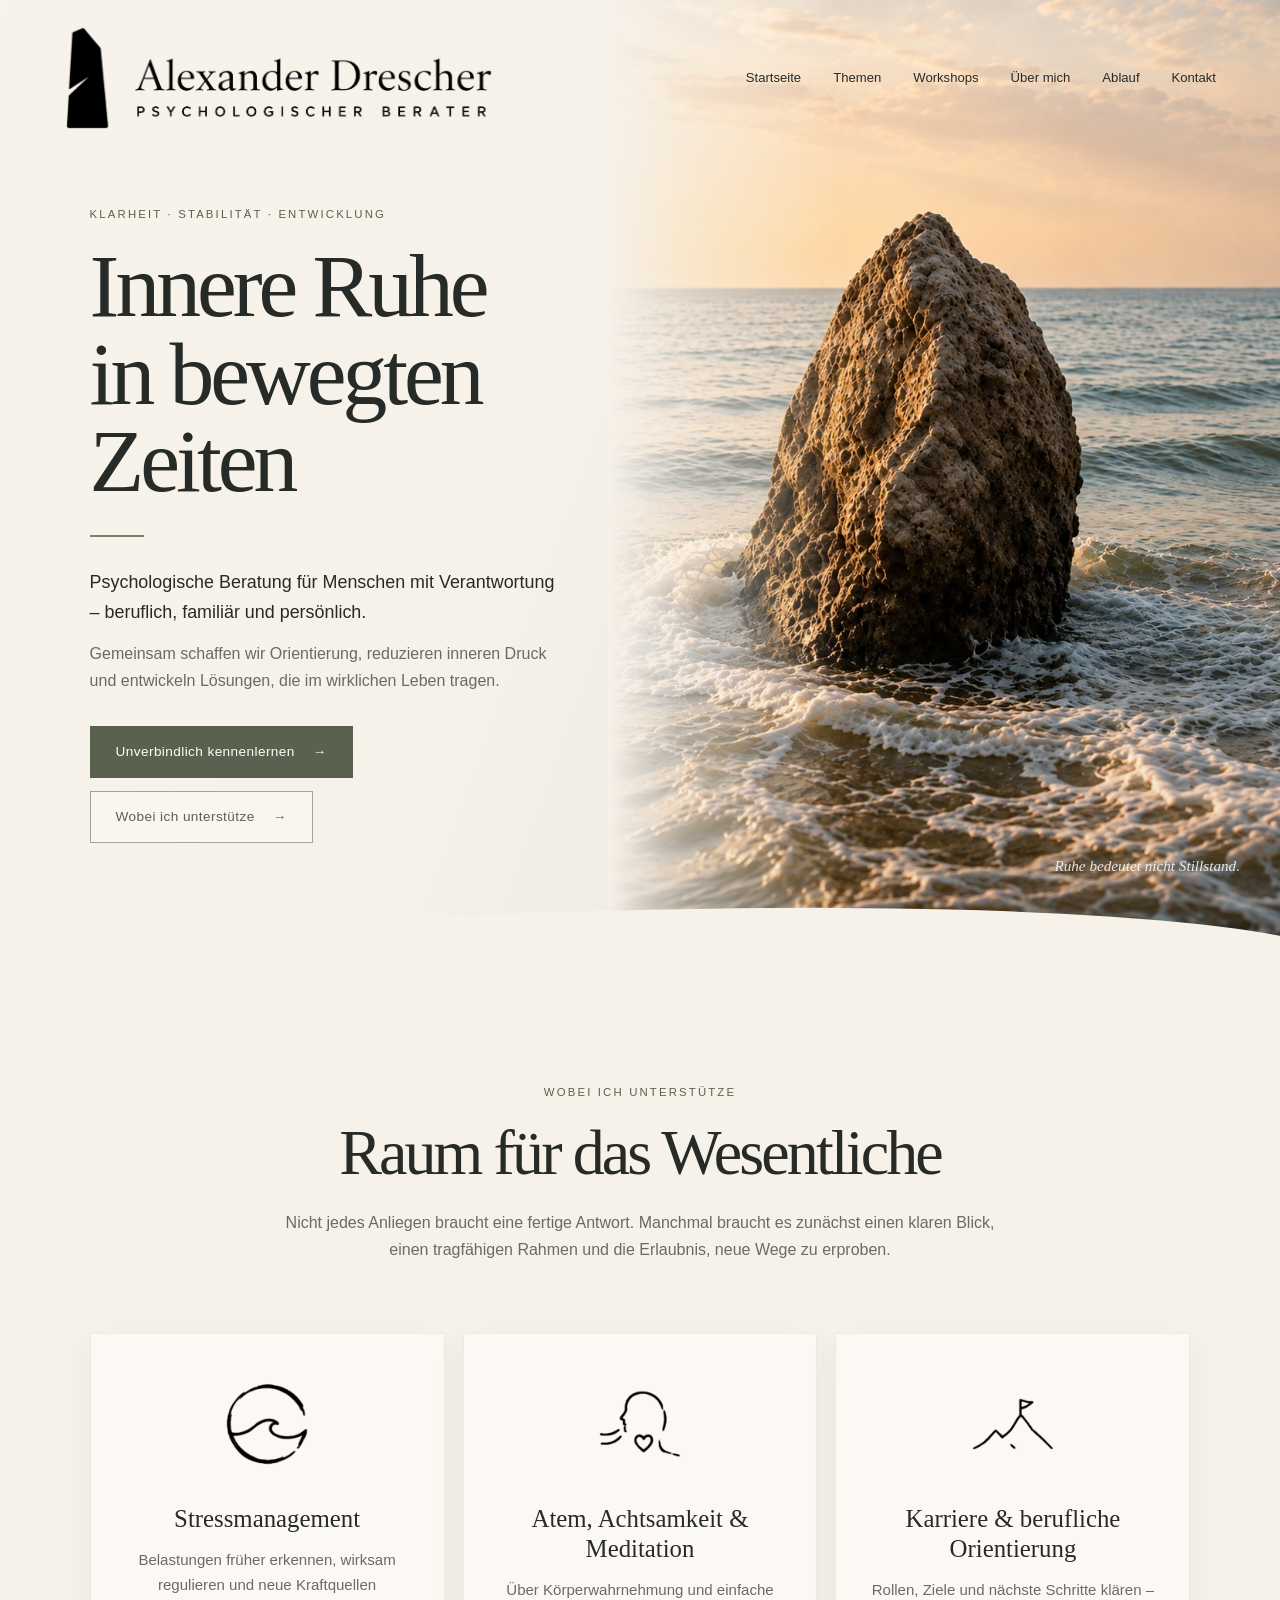
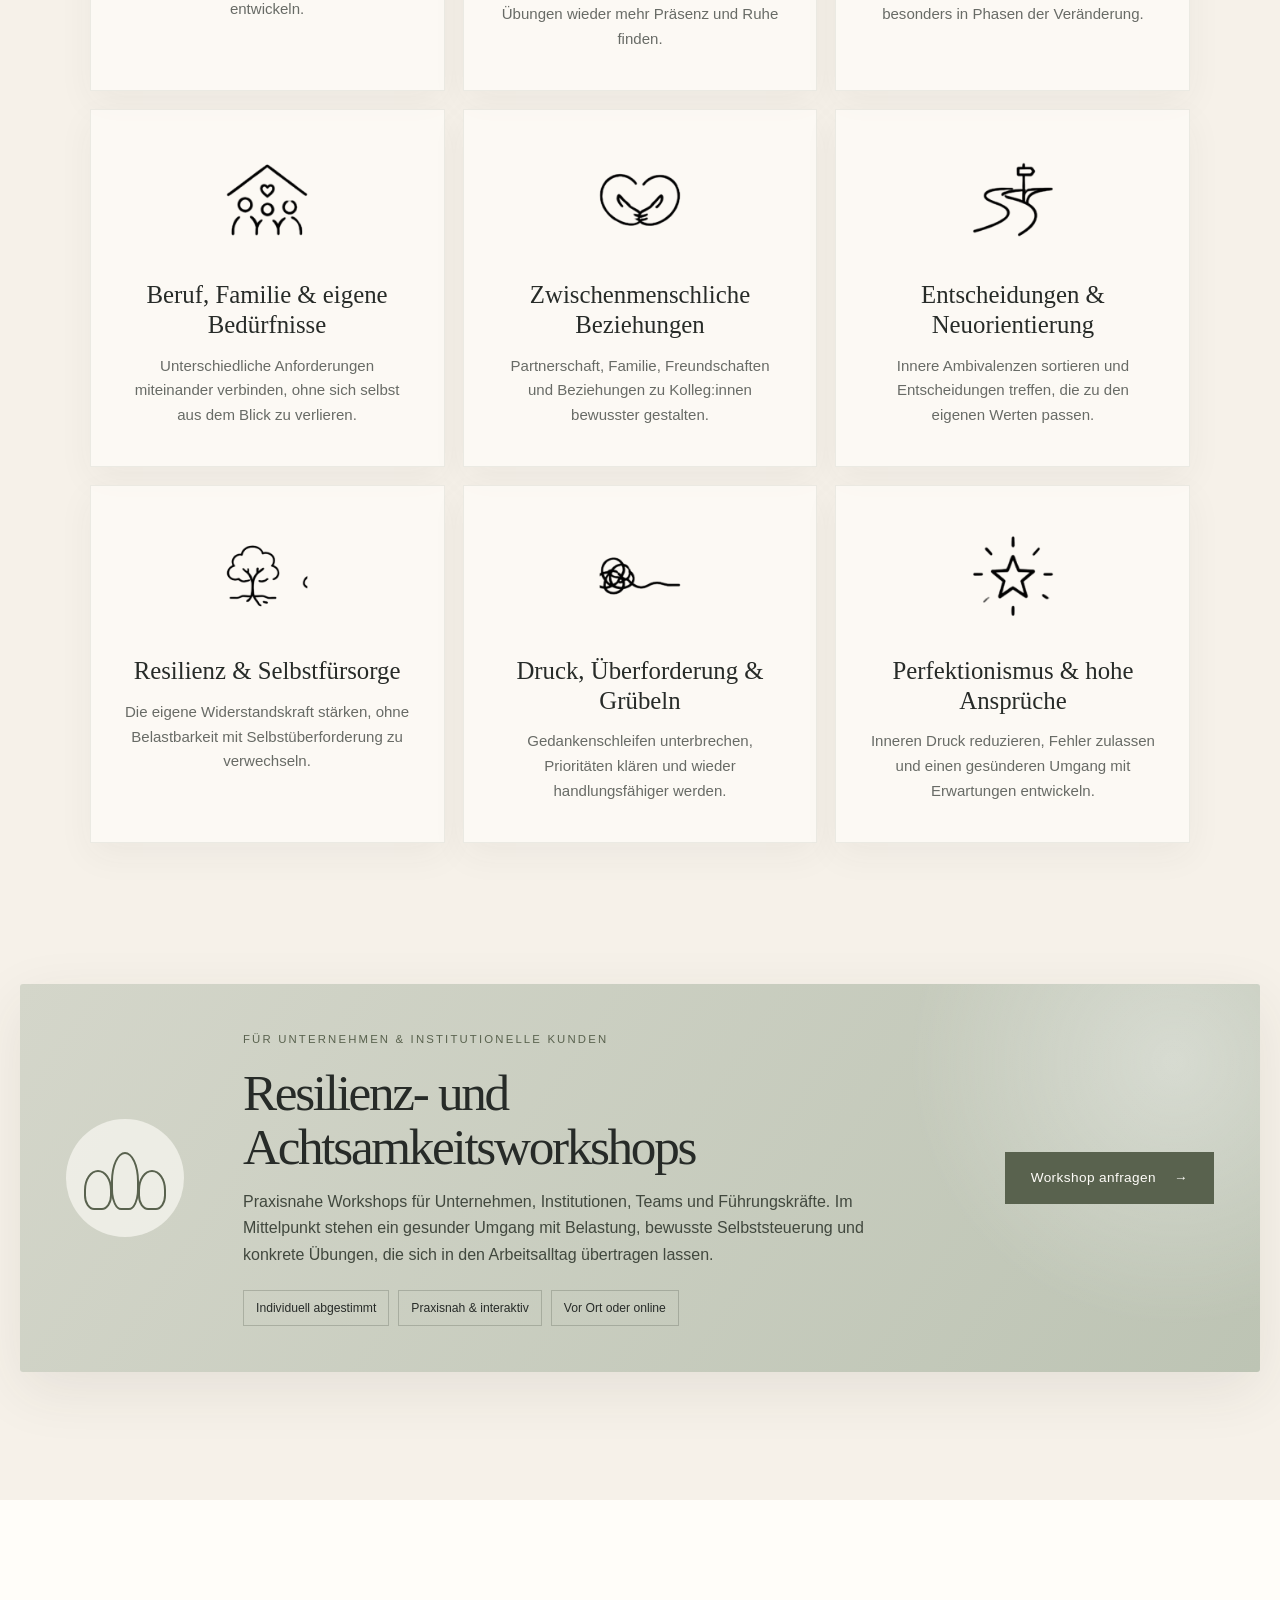
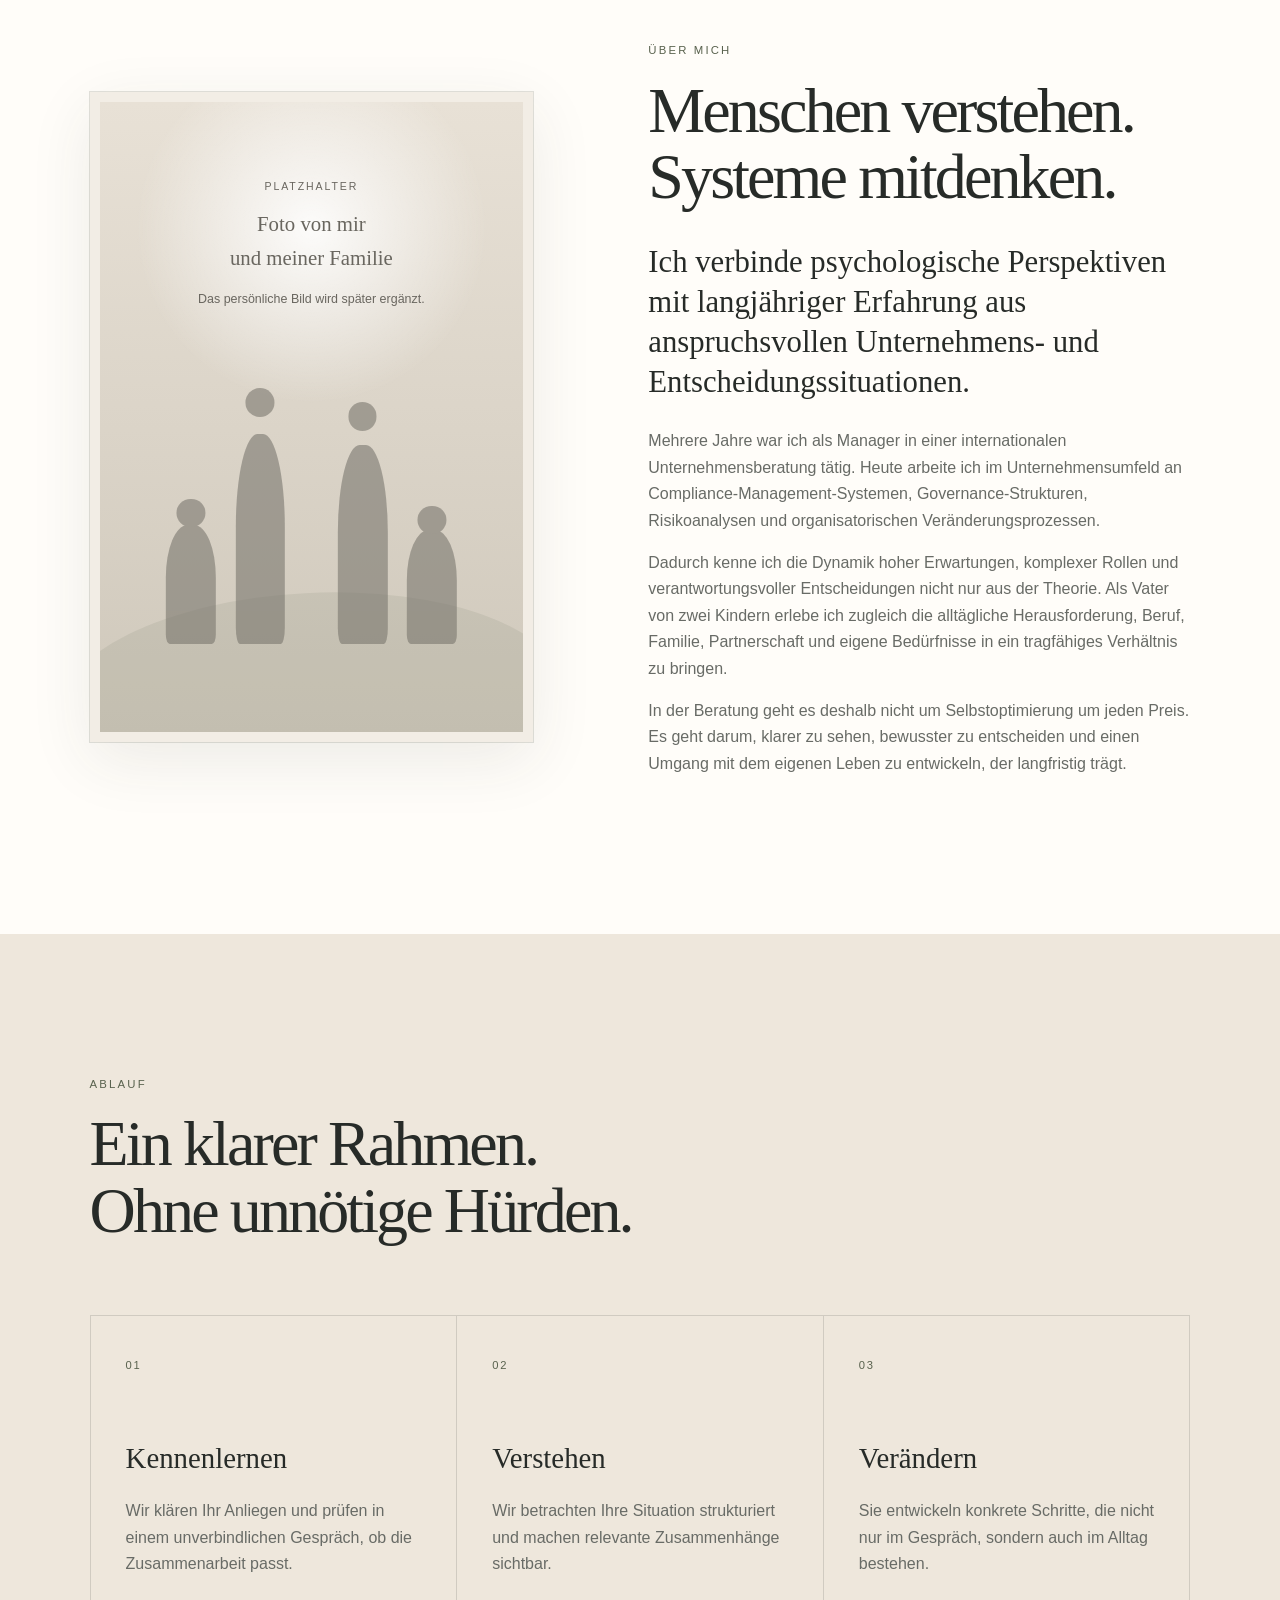
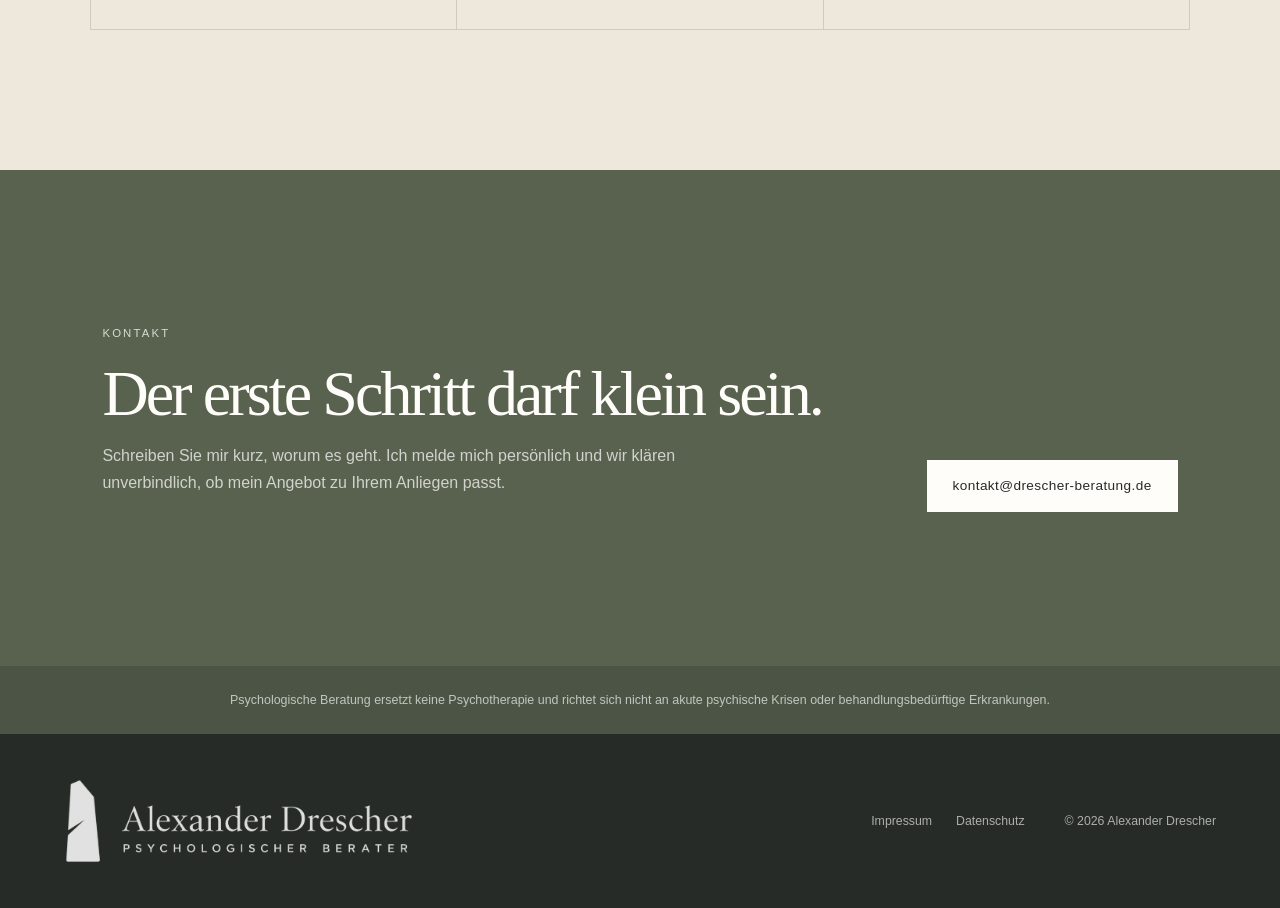
==== commit e5f2595e: "Add files via upload" ====
--- a/index.html
+++ b/index.html
@@ -6,7 +6,7 @@
   <meta name="description" content="Psychologische Beratung für Menschen mit Verantwortung: Stressmanagement, Achtsamkeit, Karriere, Beziehungen, Vereinbarkeit und persönliche Entwicklung.">
   <meta name="theme-color" content="#f4efe7">
   <title>Alexander Drescher | Psychologischer Berater</title>
-  <link rel="stylesheet" href="styles.css">
+  <link rel="stylesheet" href="styles.css?v=10">
 </head>
 <body>
   <header class="site-header">
@@ -68,116 +68,64 @@
       <div class="topic-grid">
         <article class="topic-card">
           <div class="topic-icon">
-<svg viewBox="0 0 96 96" aria-hidden="true">
-  <circle cx="48" cy="48" r="35"/>
-  <path d="M18 48c9-10 19-10 30 0s21 10 30 0"/>
-  <path d="M20 59c8-8 17-8 27 0s20 8 29 0"/>
-</svg></div>
+            <img src="01_stressmanagement.png" alt="" aria-hidden="true">
+          </div>
           <h3>Stressmanagement</h3>
           <p>Belastungen früher erkennen, wirksam regulieren und neue Kraftquellen entwickeln.</p>
         </article>
         <article class="topic-card">
           <div class="topic-icon">
-<svg viewBox="0 0 96 96" aria-hidden="true">
-  <path d="M58 18c-18 0-28 12-28 29 0 13 8 22 18 25"/>
-  <path d="M59 23c9 8 11 18 6 29"/>
-  <path d="M18 49c8 0 13-2 18-7"/>
-  <path d="M16 58c9 1 16-1 22-6"/>
-  <path d="M50 58c5-7 14-6 16 1 2-7 12-8 15-1 4 9-15 18-15 18S47 67 50 58z"/>
-</svg></div>
+            <img src="02_atem_achtsamkeit_meditation.png" alt="" aria-hidden="true">
+          </div>
           <h3>Atem, Achtsamkeit & Meditation</h3>
           <p>Über Körperwahrnehmung und einfache Übungen wieder mehr Präsenz und Ruhe finden.</p>
         </article>
         <article class="topic-card">
           <div class="topic-icon">
-<svg viewBox="0 0 96 96" aria-hidden="true">
-  <path d="M13 74 34 51l13 12 20-27 16 38"/>
-  <path d="M67 36V18"/>
-  <path d="M67 18h16l-5 7 5 7H67"/>
-  <path d="M28 74h50"/>
-</svg></div>
+            <img src="03_karriere_berufliche_orientierung.png" alt="" aria-hidden="true">
+          </div>
           <h3>Karriere & berufliche Orientierung</h3>
           <p>Rollen, Ziele und nächste Schritte klären – besonders in Phasen der Veränderung.</p>
         </article>
         <article class="topic-card">
           <div class="topic-icon">
-<svg viewBox="0 0 96 96" aria-hidden="true">
-  <path d="M16 45 48 22l32 23"/>
-  <path d="M24 43v33h48V43"/>
-  <circle cx="34" cy="51" r="6"/>
-  <circle cx="48" cy="45" r="6"/>
-  <circle cx="62" cy="51" r="6"/>
-  <path d="M26 69c1-9 15-9 16 0"/>
-  <path d="M40 65c1-10 15-10 16 0"/>
-  <path d="M54 69c1-9 15-9 16 0"/>
-  <path d="M44 52c2-6 8-6 10 0 2 5-5 10-5 10s-7-5-5-10z"/>
-</svg></div>
+            <img src="04_beruf_familie_eigene_beduerfnisse.png" alt="" aria-hidden="true">
+          </div>
           <h3>Beruf, Familie & eigene Bedürfnisse</h3>
           <p>Unterschiedliche Anforderungen miteinander verbinden, ohne sich selbst aus dem Blick zu verlieren.</p>
         </article>
         <article class="topic-card">
           <div class="topic-icon">
-<svg viewBox="0 0 96 96" aria-hidden="true">
-  <path d="M48 75S17 57 17 35c0-10 8-18 18-18 7 0 11 4 13 9 2-5 6-9 13-9 10 0 18 8 18 18 0 22-31 40-31 40z"/>
-  <path d="M26 51c6-2 11-6 15-12"/>
-  <path d="M70 51c-6-2-11-6-15-12"/>
-  <path d="M34 55c5 2 9 4 14 9"/>
-  <path d="M62 55c-5 2-9 4-14 9"/>
-</svg></div>
+            <img src="05_zwischenmenschliche_beziehungen.png" alt="" aria-hidden="true">
+          </div>
           <h3>Zwischenmenschliche Beziehungen</h3>
           <p>Partnerschaft, Familie, Freundschaften und Beziehungen zu Kolleg:innen bewusster gestalten.</p>
         </article>
         <article class="topic-card">
           <div class="topic-icon">
-<svg viewBox="0 0 96 96" aria-hidden="true">
-  <path d="M17 81c16-6 16-20 28-27 9-5 14-11 14-22"/>
-  <path d="M59 32h20"/>
-  <path d="M79 32l-7-7"/>
-  <path d="M79 32l-7 7"/>
-  <path d="M59 45H39"/>
-  <path d="M39 45l7-7"/>
-  <path d="M39 45l7 7"/>
-  <path d="M59 22v39"/>
-</svg></div>
+            <img src="06_entscheidungen_neuorientierung.png" alt="" aria-hidden="true">
+          </div>
           <h3>Entscheidungen & Neuorientierung</h3>
           <p>Innere Ambivalenzen sortieren und Entscheidungen treffen, die zu den eigenen Werten passen.</p>
         </article>
         <article class="topic-card">
           <div class="topic-icon">
-<svg viewBox="0 0 96 96" aria-hidden="true">
-  <path d="M48 76V42"/>
-  <path d="M48 55 34 43"/>
-  <path d="M48 48 62 36"/>
-  <path d="M21 46c-6-12 2-25 15-25 4-10 20-11 25 0 13-2 22 10 17 22 9 9 3 24-10 25H30c-13 0-19-14-9-22z"/>
-  <path d="M30 80c7-5 13-7 18-7s11 2 18 7"/>
-  <path d="M40 75c-3 5-7 8-12 10"/>
-  <path d="M56 75c3 5 7 8 12 10"/>
-</svg></div>
+            <img src="07_resilienz_selbstfuersorge.png" alt="" aria-hidden="true">
+          </div>
           <h3>Resilienz & Selbstfürsorge</h3>
           <p>Die eigene Widerstandskraft stärken, ohne Belastbarkeit mit Selbstüberforderung zu verwechseln.</p>
         </article>
         <article class="topic-card">
           <div class="topic-icon">
-<svg viewBox="0 0 96 96" aria-hidden="true">
-  <path d="M15 52c10-22 26 15 36-8 8-18-19-20-20-4-1 18 28 13 29-5 1-17-21-14-19 2 2 20 25 12 26 1 2-18-25-14-20 5 5 19 24 16 34 16"/>
-  <path d="M79 59h8"/>
-</svg></div>
+            <img src="08_druck_ueberforderung_gruebeln.png" alt="" aria-hidden="true">
+          </div>
           <h3>Druck, Überforderung & Grübeln</h3>
           <p>Gedankenschleifen unterbrechen, Prioritäten klären und wieder handlungsfähiger werden.</p>
         </article>
         <article class="topic-card">
           <div class="topic-icon">
-<svg viewBox="0 0 96 96" aria-hidden="true">
-  <path d="m48 22 7 15 17 2-12 12 3 17-15-8-15 8 3-17-12-12 17-2z"/>
-  <path d="M48 8v7"/>
-  <path d="M48 81v7"/>
-  <path d="m19 19 5 5"/>
-  <path d="m72 72 5 5"/>
-  <path d="M8 48h7"/>
-  <path d="M81 48h7"/>
-  <path d="m19 77 5-5"/>
-  <path d="m72 24 5-5"/>
-</svg></div>
+            <img src="09_perfektionismus_hohe_ansprueche.png" alt="" aria-hidden="true">
+          </div>
           <h3>Perfektionismus & hohe Ansprüche</h3>
           <p>Inneren Druck reduzieren, Fehler zulassen und einen gesünderen Umgang mit Erwartungen entwickeln.</p>
         </article>
--- a/styles.css
+++ b/styles.css
@@ -160,7 +160,7 @@
   background-image:
     linear-gradient(90deg, var(--paper) 0%, rgba(246,241,233,.55) 12%, rgba(246,241,233,0) 35%),
     linear-gradient(0deg, rgba(41,49,46,.12), rgba(41,49,46,0) 38%),
-    url("stein-brandung.jpg?v=4");
+    url("stein-brandung.jpg");
   background-size: cover;
   background-position: 50% center;
 }
@@ -219,9 +219,12 @@
   grid-template-columns: repeat(3, 1fr);
   gap: 18px;
 }
+
+
+
 .topic-card {
-  min-height: 315px;
-  padding: 38px 31px 34px;
+  min-height: 330px;
+  padding: 34px 34px 38px;
   display: flex;
   flex-direction: column;
   align-items: center;
@@ -236,33 +239,34 @@
   box-shadow: var(--shadow);
 }
 .topic-icon {
-  width: 88px;
-  height: 88px;
+  width: 112px;
+  height: 112px;
+  margin: 0 auto 8px;
   display: grid;
   place-items: center;
-  color: #9a704f;
-}
-.topic-icon svg {
-  width: 82px;
-  height: 82px;
-  overflow: visible;
-  fill: none;
-  stroke: currentColor;
-  stroke-width: 2.25;
-  stroke-linecap: round;
-  stroke-linejoin: round;
+  color: #9a7454;
+}
+.topic-icon img {
+  width: 104px;
+  height: 104px;
+  display: block;
+  object-fit: contain;
 }
 .topic-card h3 {
-  max-width: 290px;
-  margin: 28px auto 14px;
+  width: 100%;
+  max-width: 315px;
+  margin: 16px auto 14px;
+  text-align: center;
   font-family: Georgia, serif;
   font-size: 1.55rem;
   line-height: 1.2;
   font-weight: 400;
 }
 .topic-card p {
-  max-width: 310px;
+  width: 100%;
+  max-width: 315px;
   margin: 0 auto;
+  text-align: center;
   color: var(--muted);
   font-size: .94rem;
 }
@@ -585,7 +589,7 @@
     background-image:
       linear-gradient(180deg, var(--paper) 0%, rgba(246,241,233,0) 18%),
       linear-gradient(0deg, rgba(41,49,46,.14), rgba(41,49,46,0) 38%),
-      url("stein-brandung.jpg?v=4");
+      url("stein-brandung.jpg");
   }
   .hero-caption { right: 20px; bottom: 50px; }
   .topic-grid { grid-template-columns: 1fr; }
@@ -605,3 +609,20 @@
   footer { grid-template-columns: 1fr; gap: 24px; }
   footer img { width: min(330px, 88vw); }
 }
+
+
+/* Final centered module layout using the selected original icons */
+.topic-card {
+  align-items: center !important;
+  text-align: center !important;
+}
+.topic-icon {
+  margin-left: auto !important;
+  margin-right: auto !important;
+}
+.topic-card h3,
+.topic-card p {
+  margin-left: auto !important;
+  margin-right: auto !important;
+  text-align: center !important;
+}
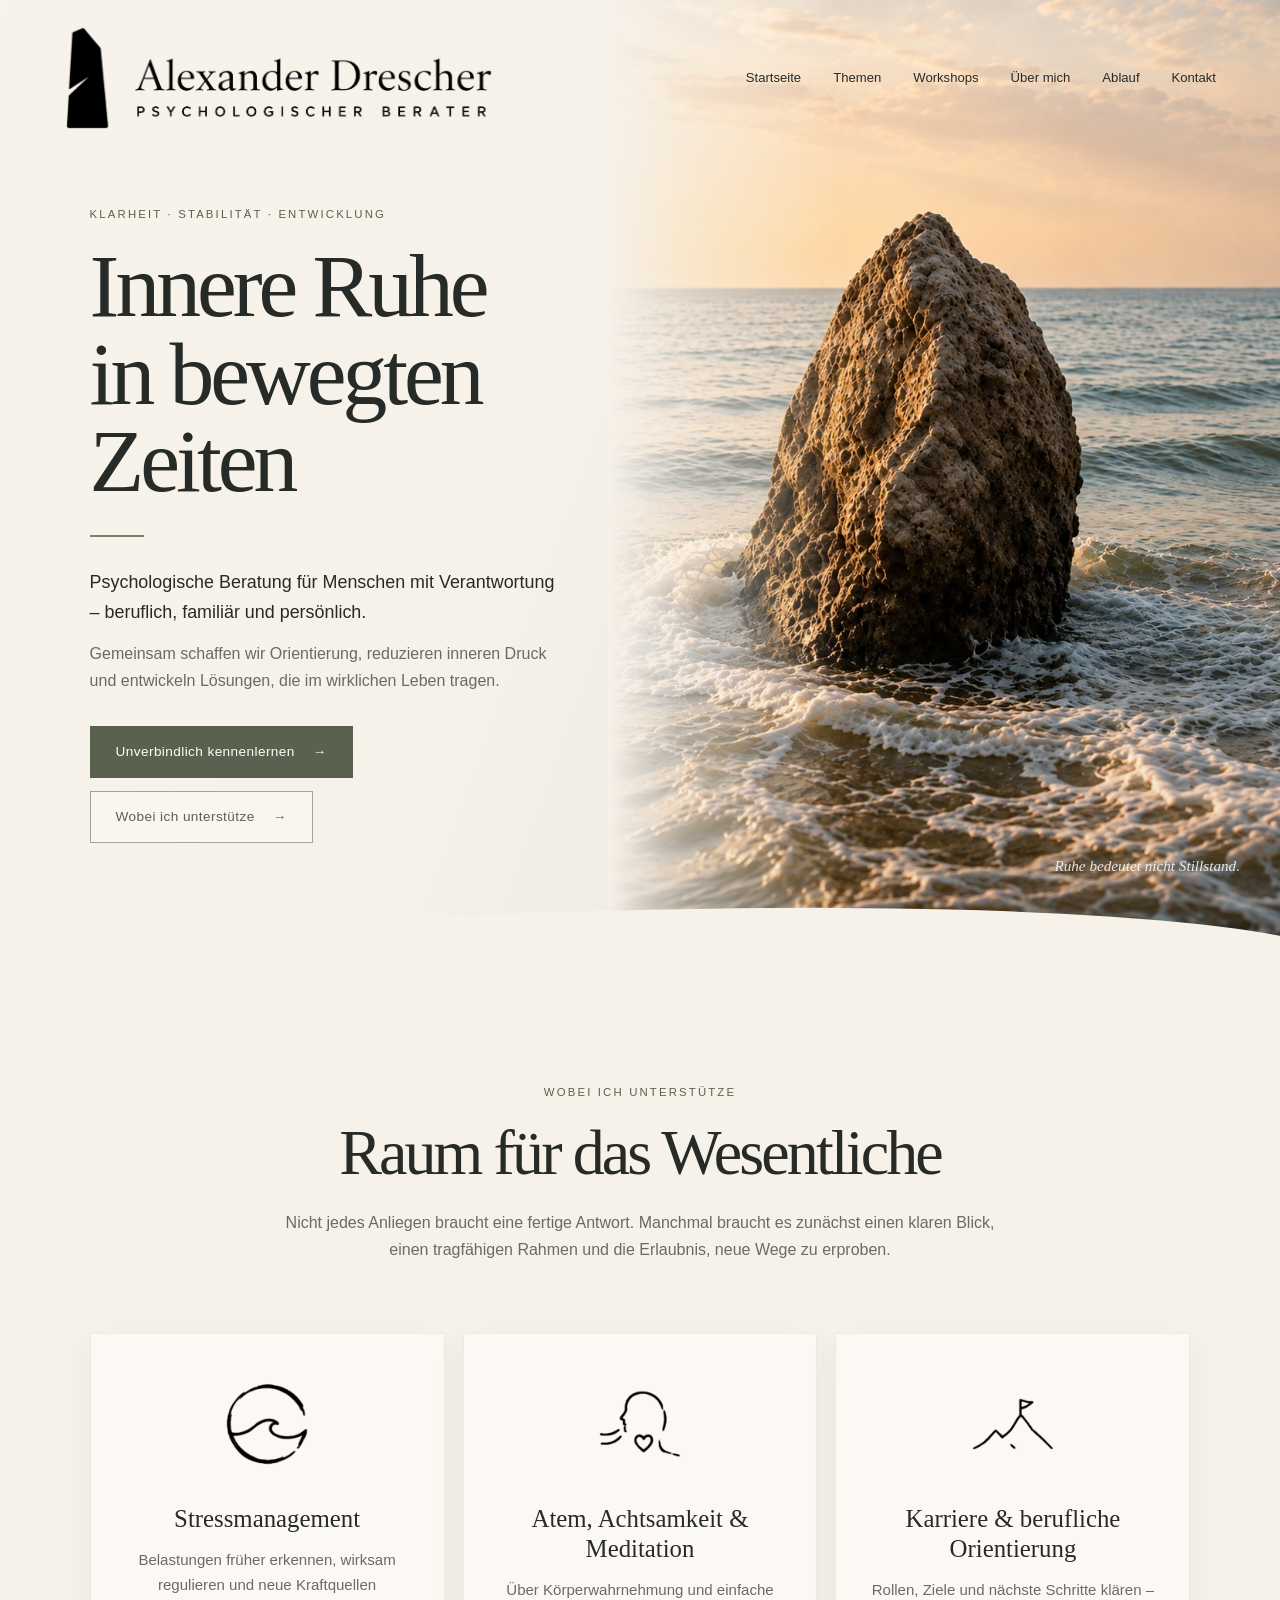
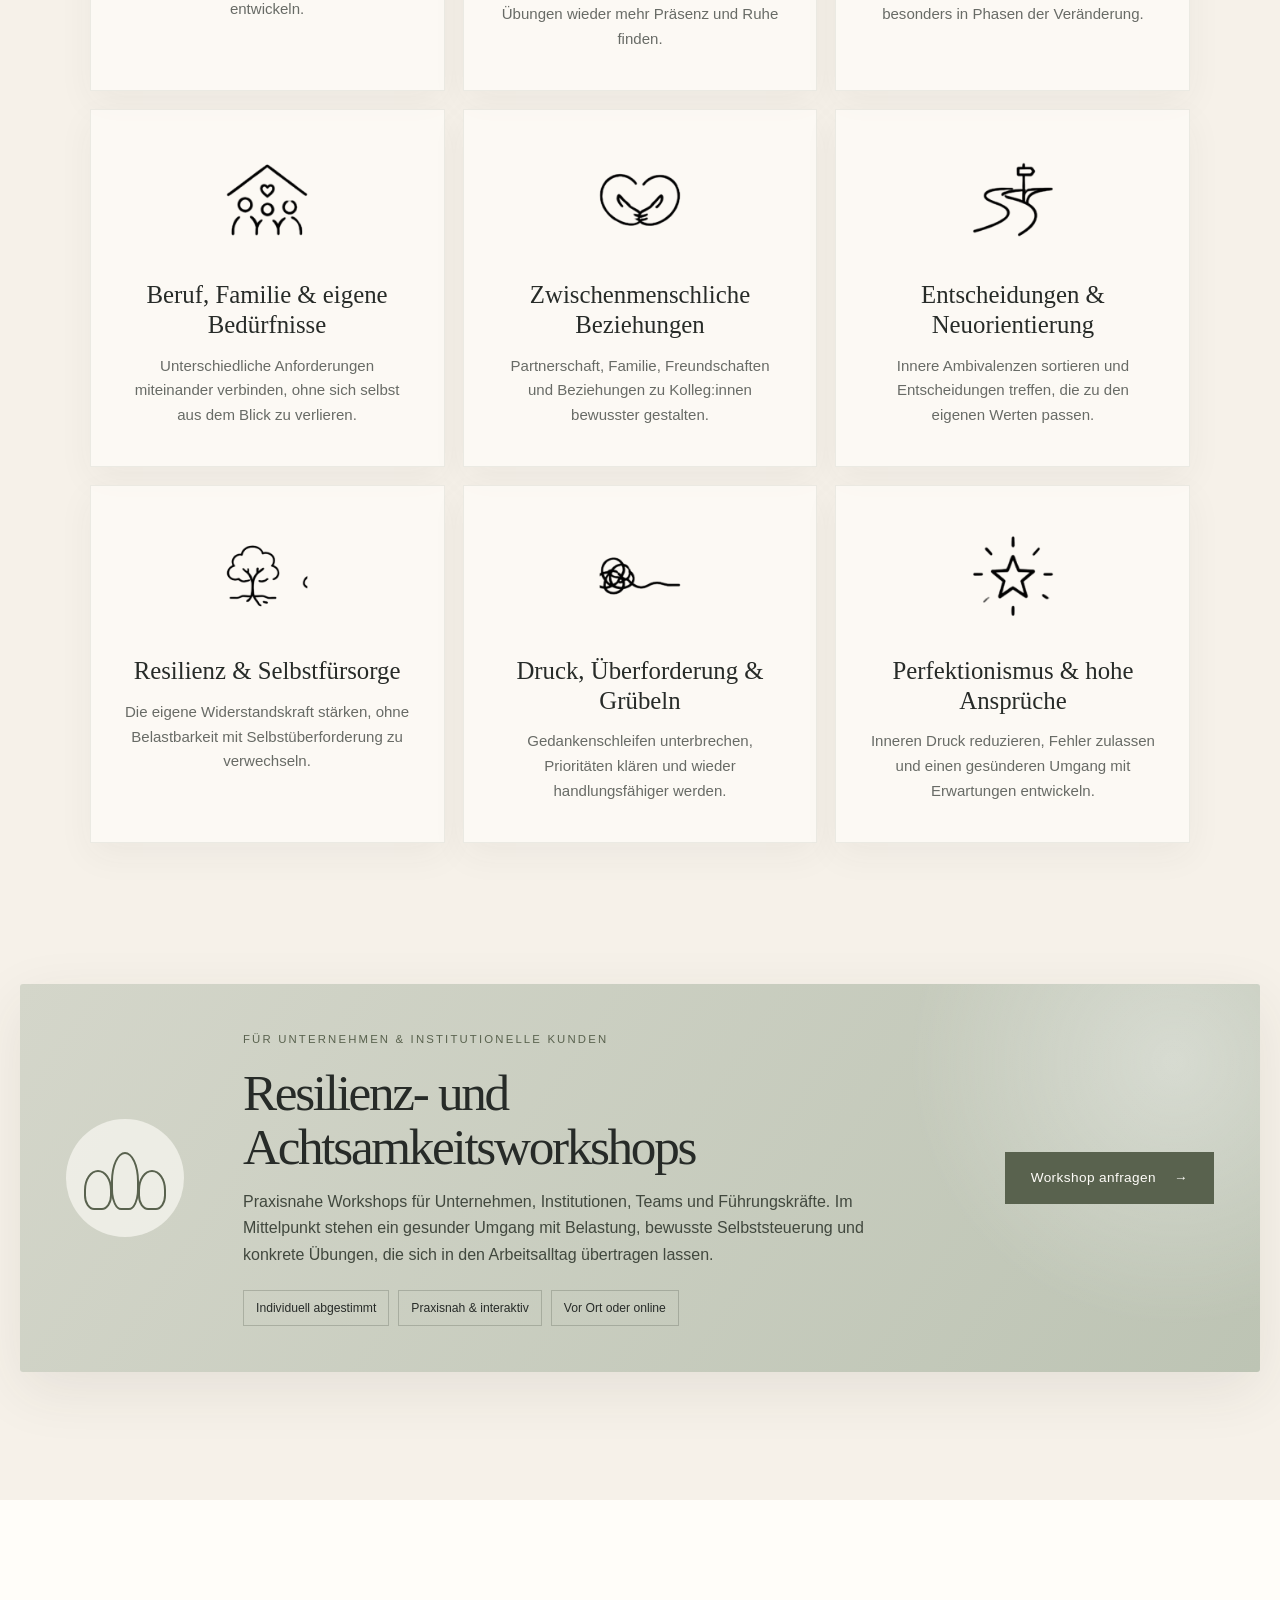
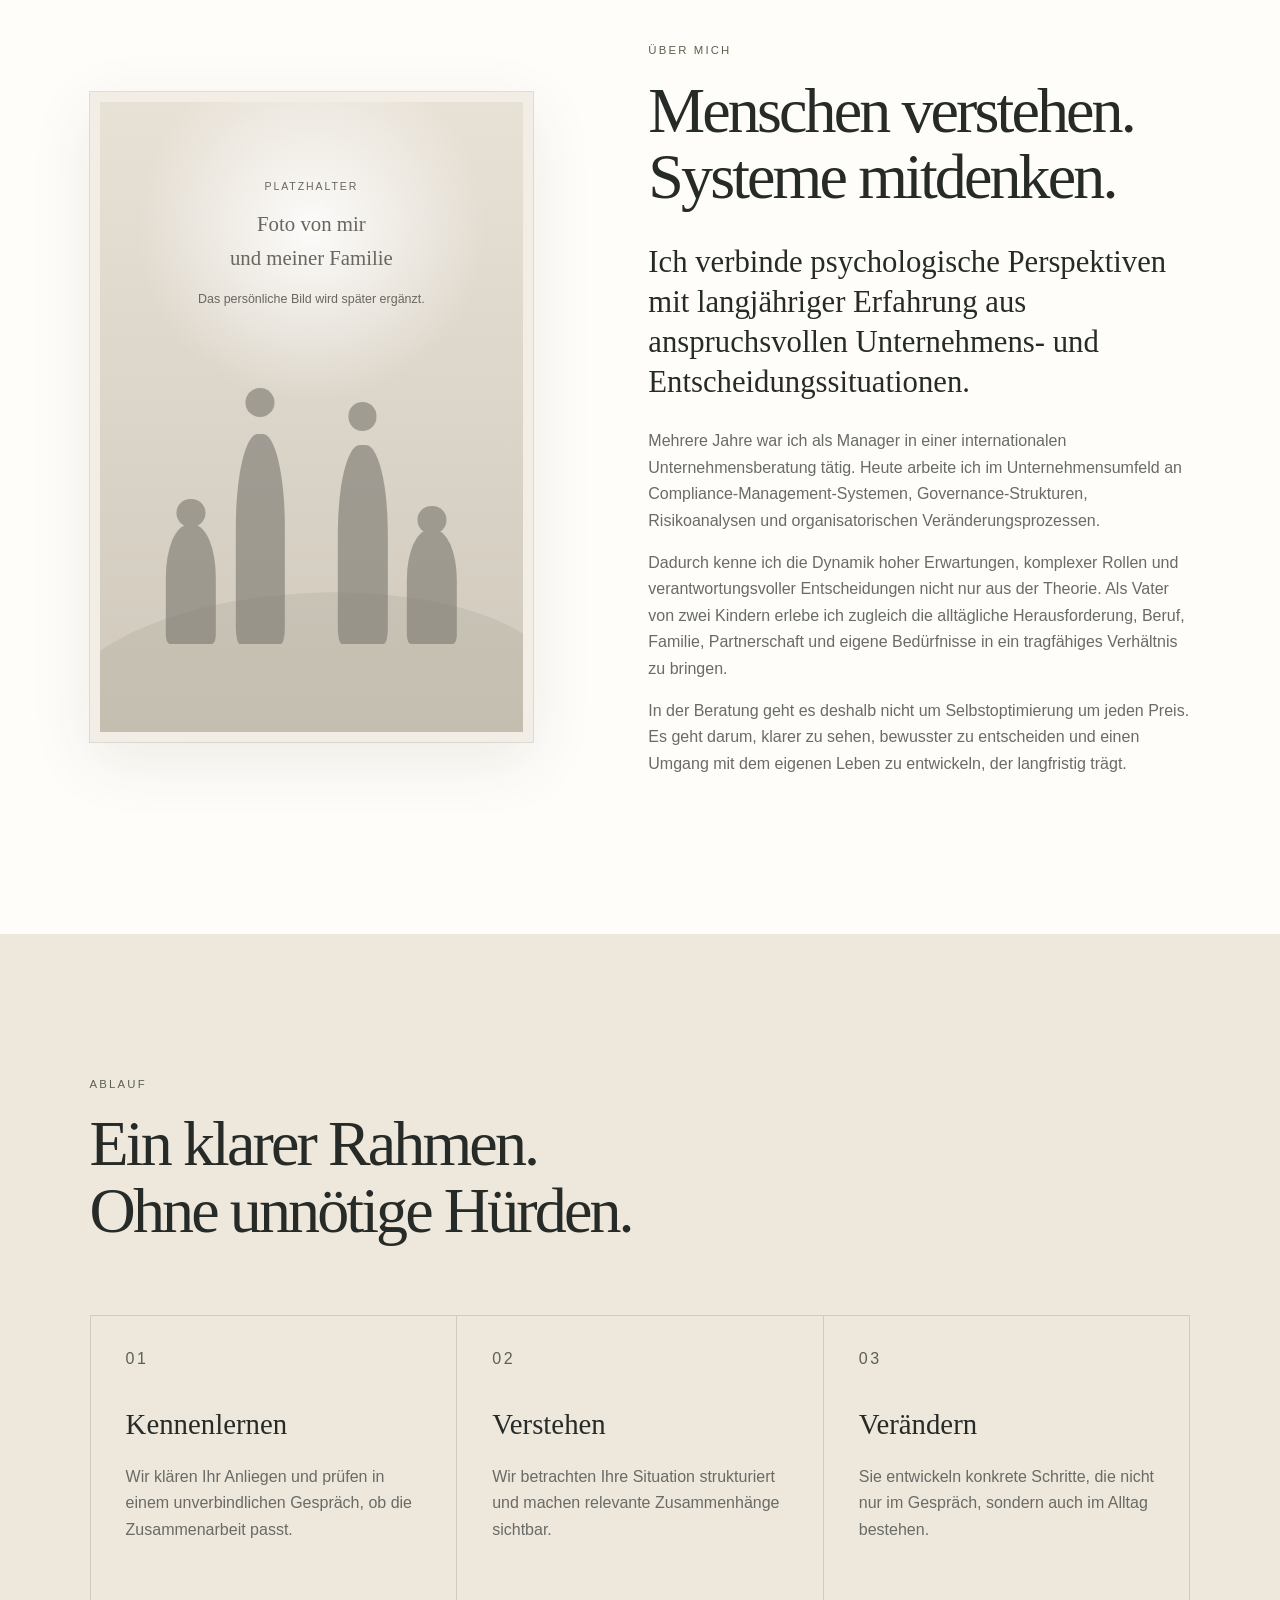
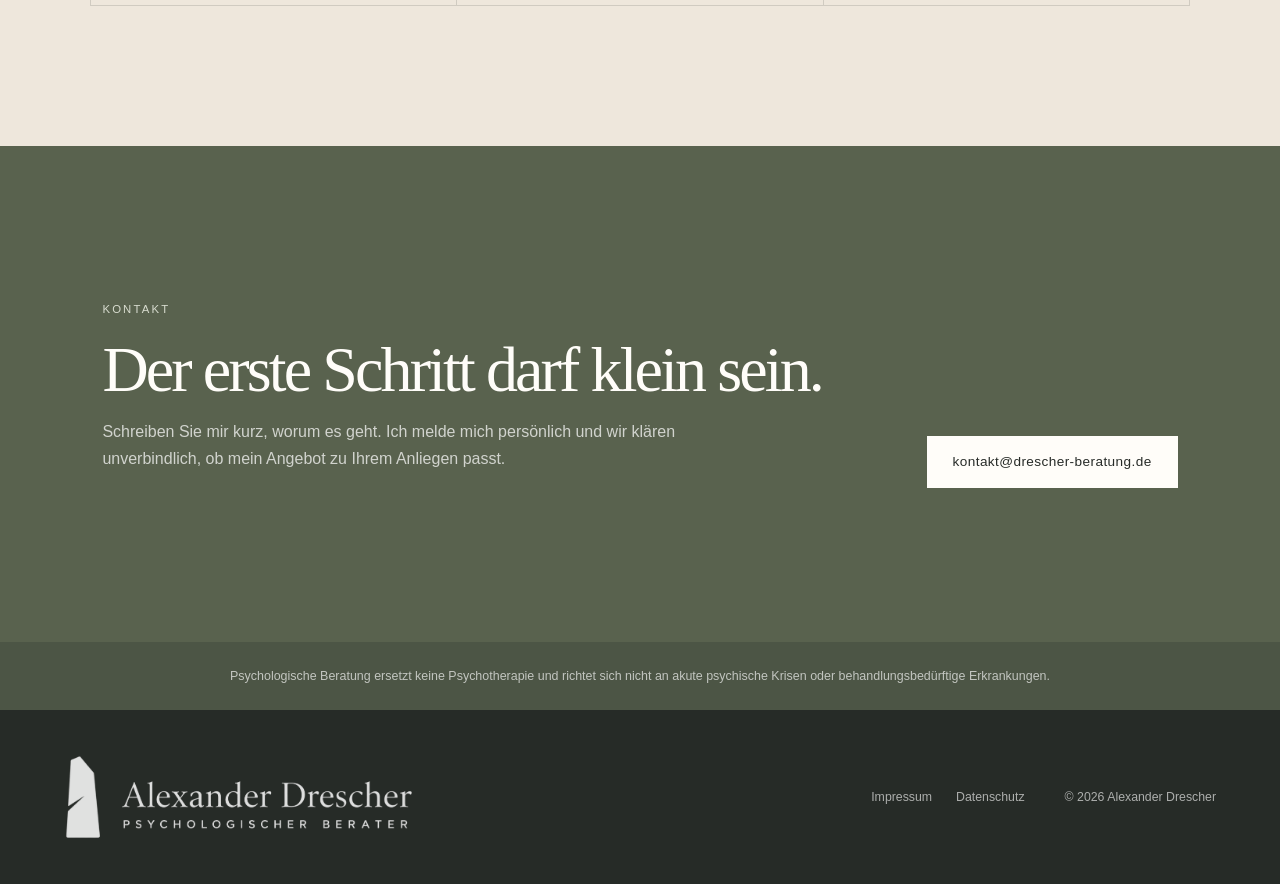
==== commit 7e6ce7a6: "Add files via upload" ====
--- a/index.html
+++ b/index.html
@@ -6,7 +6,7 @@
   <meta name="description" content="Psychologische Beratung für Menschen mit Verantwortung: Stressmanagement, Achtsamkeit, Karriere, Beziehungen, Vereinbarkeit und persönliche Entwicklung.">
   <meta name="theme-color" content="#f4efe7">
   <title>Alexander Drescher | Psychologischer Berater</title>
-  <link rel="stylesheet" href="styles.css?v=10">
+  <link rel="stylesheet" href="styles.css?v=11">
 </head>
 <body>
   <header class="site-header">
--- a/styles.css
+++ b/styles.css
@@ -626,3 +626,23 @@
   margin-right: auto !important;
   text-align: center !important;
 }
+
+
+/* Korrigierte Größen im Bereich „Ablauf“ */
+.process-grid article > span {
+  display: block !important;
+  width: auto !important;
+  height: auto !important;
+  margin: 0 !important;
+  font-family: Arial, Helvetica, sans-serif !important;
+  font-size: 1rem !important;
+  line-height: 1 !important;
+  font-weight: 500 !important;
+  letter-spacing: .16em !important;
+  color: var(--sage-dark) !important;
+  transform: none !important;
+}
+
+.process-grid article > h3 {
+  margin-top: 34px !important;
+}
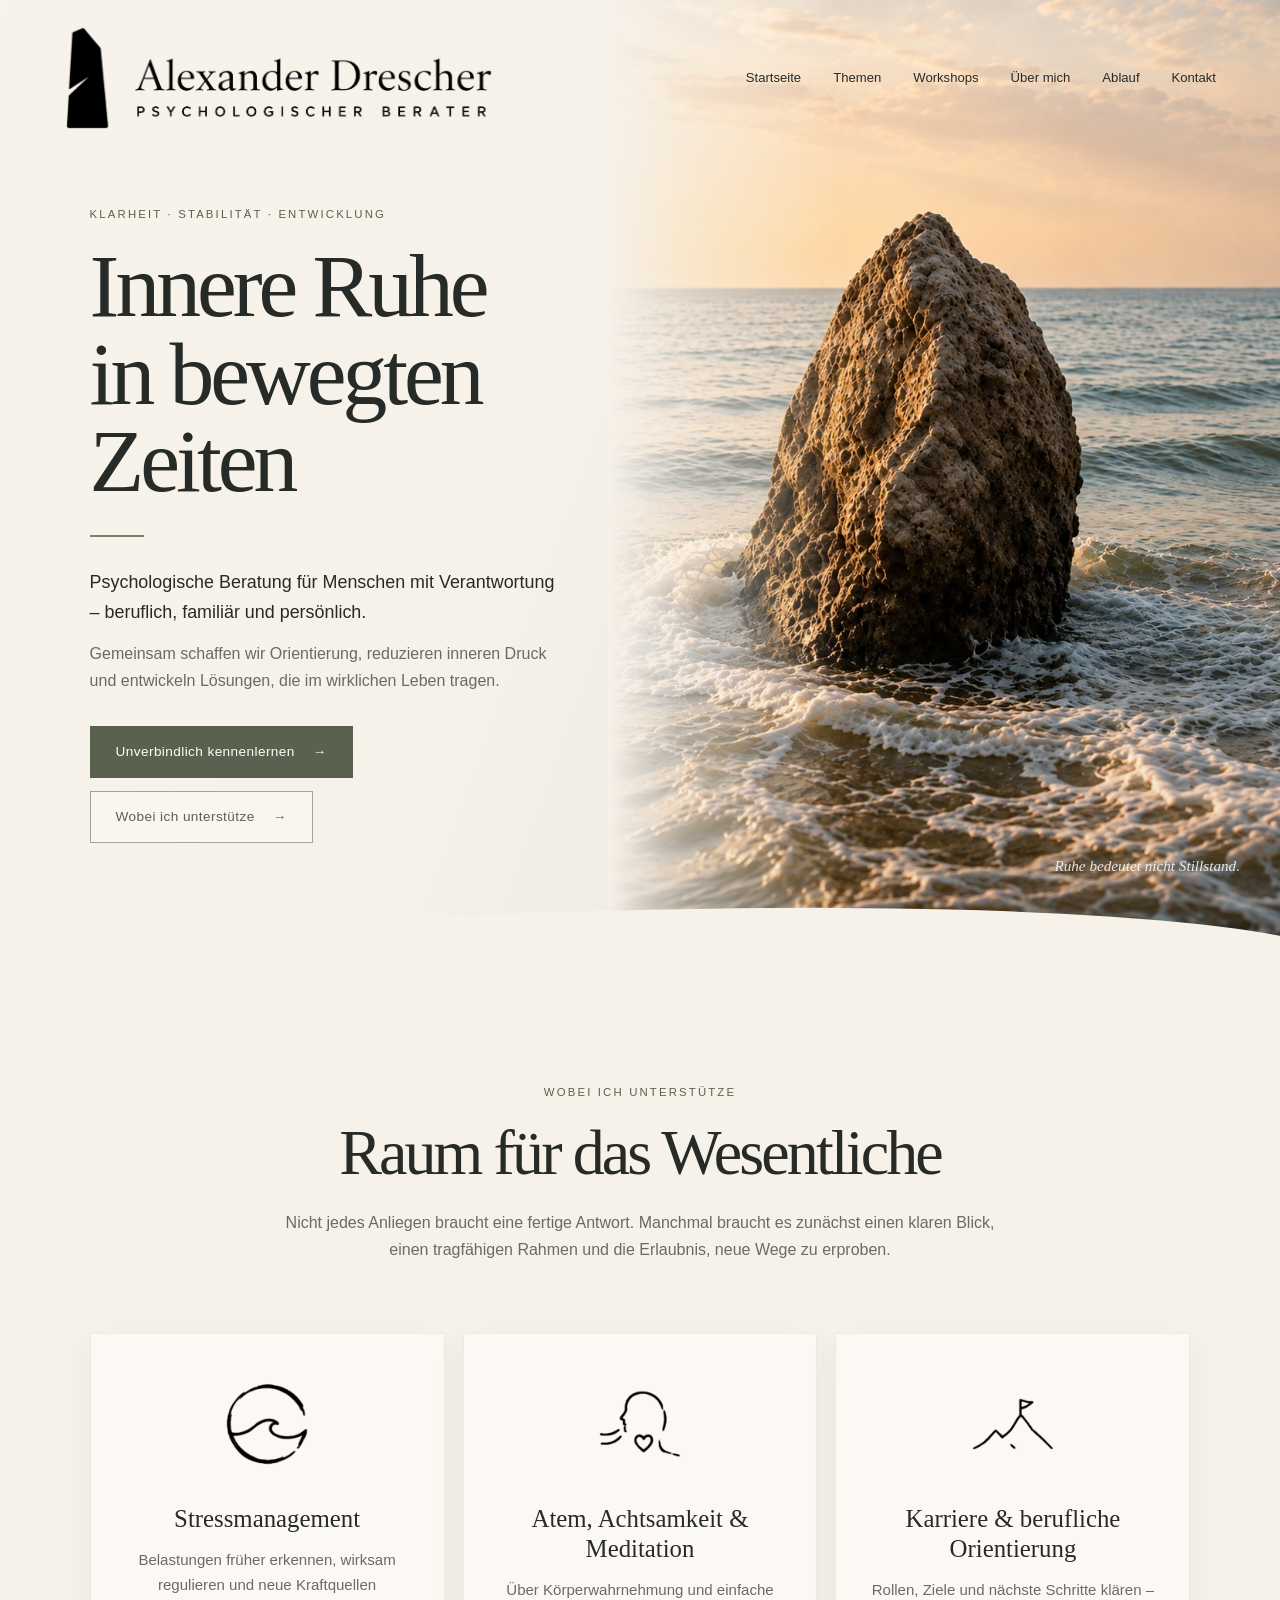
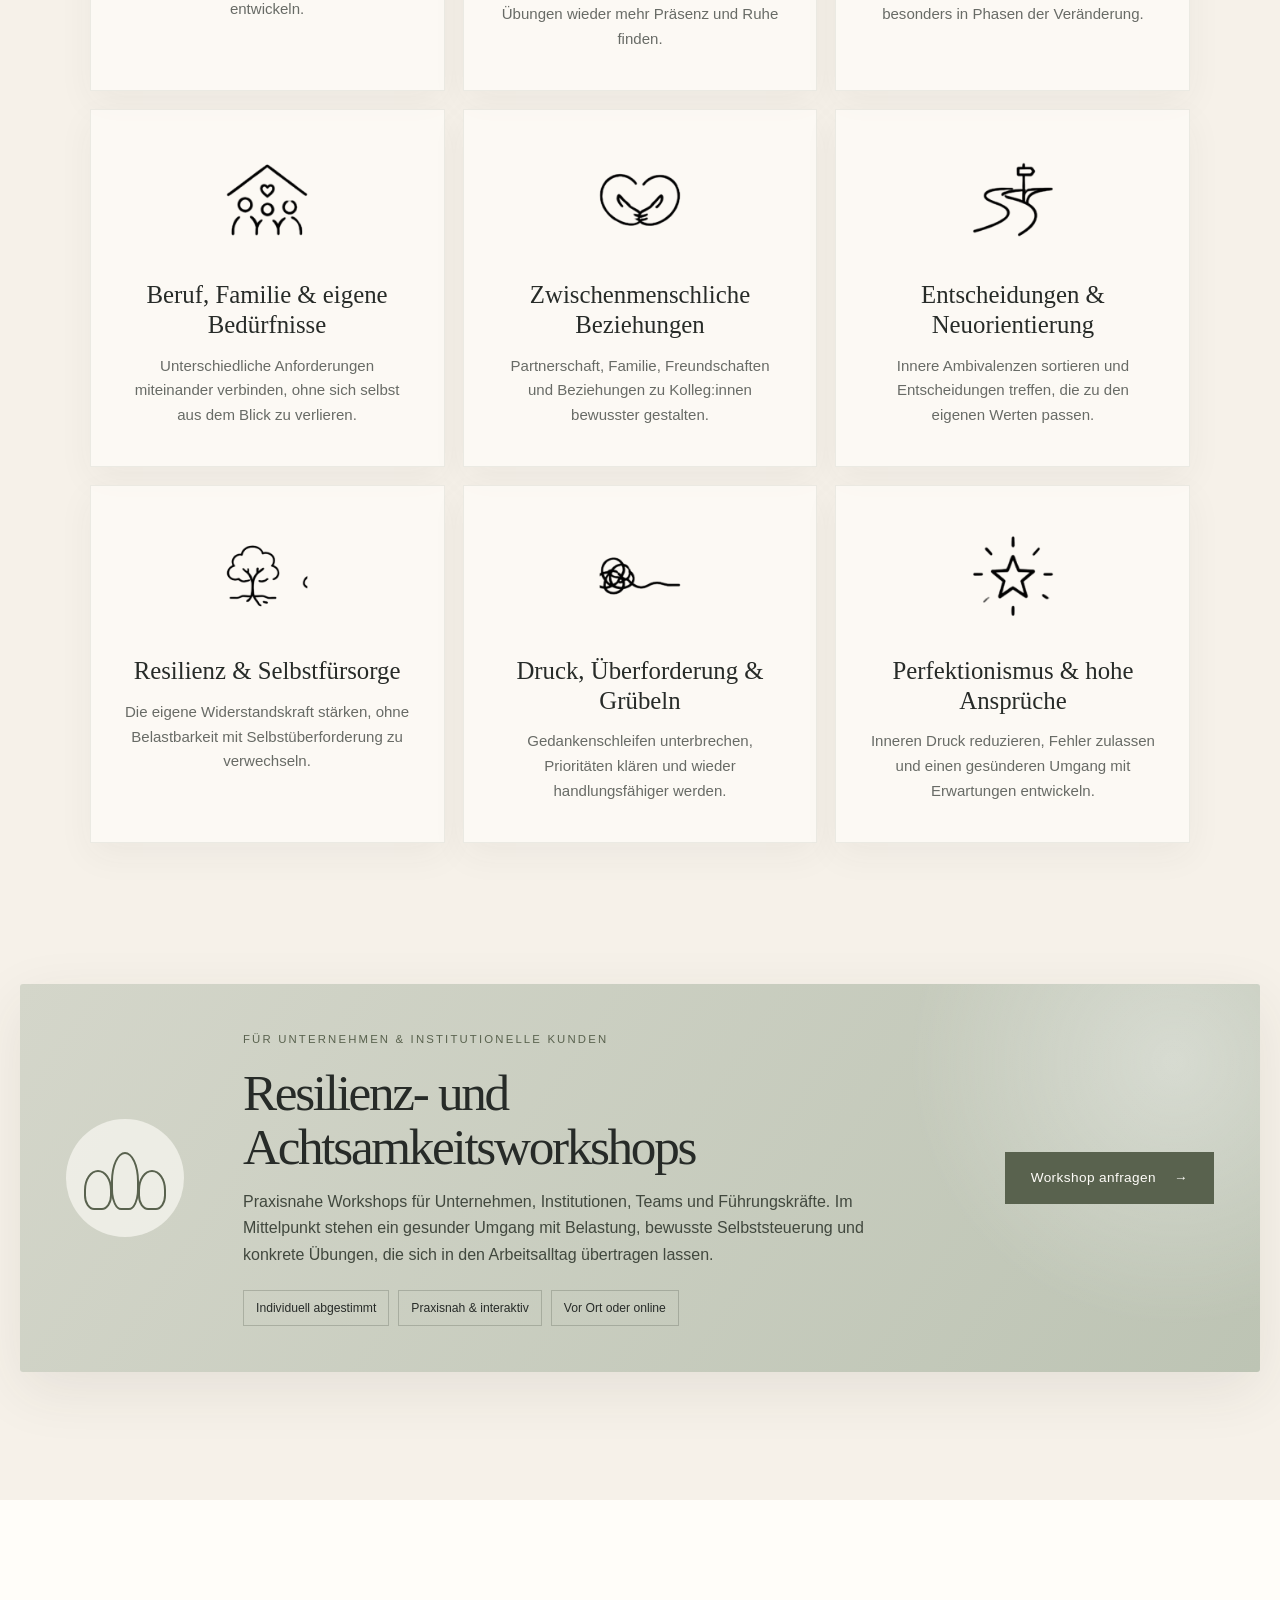
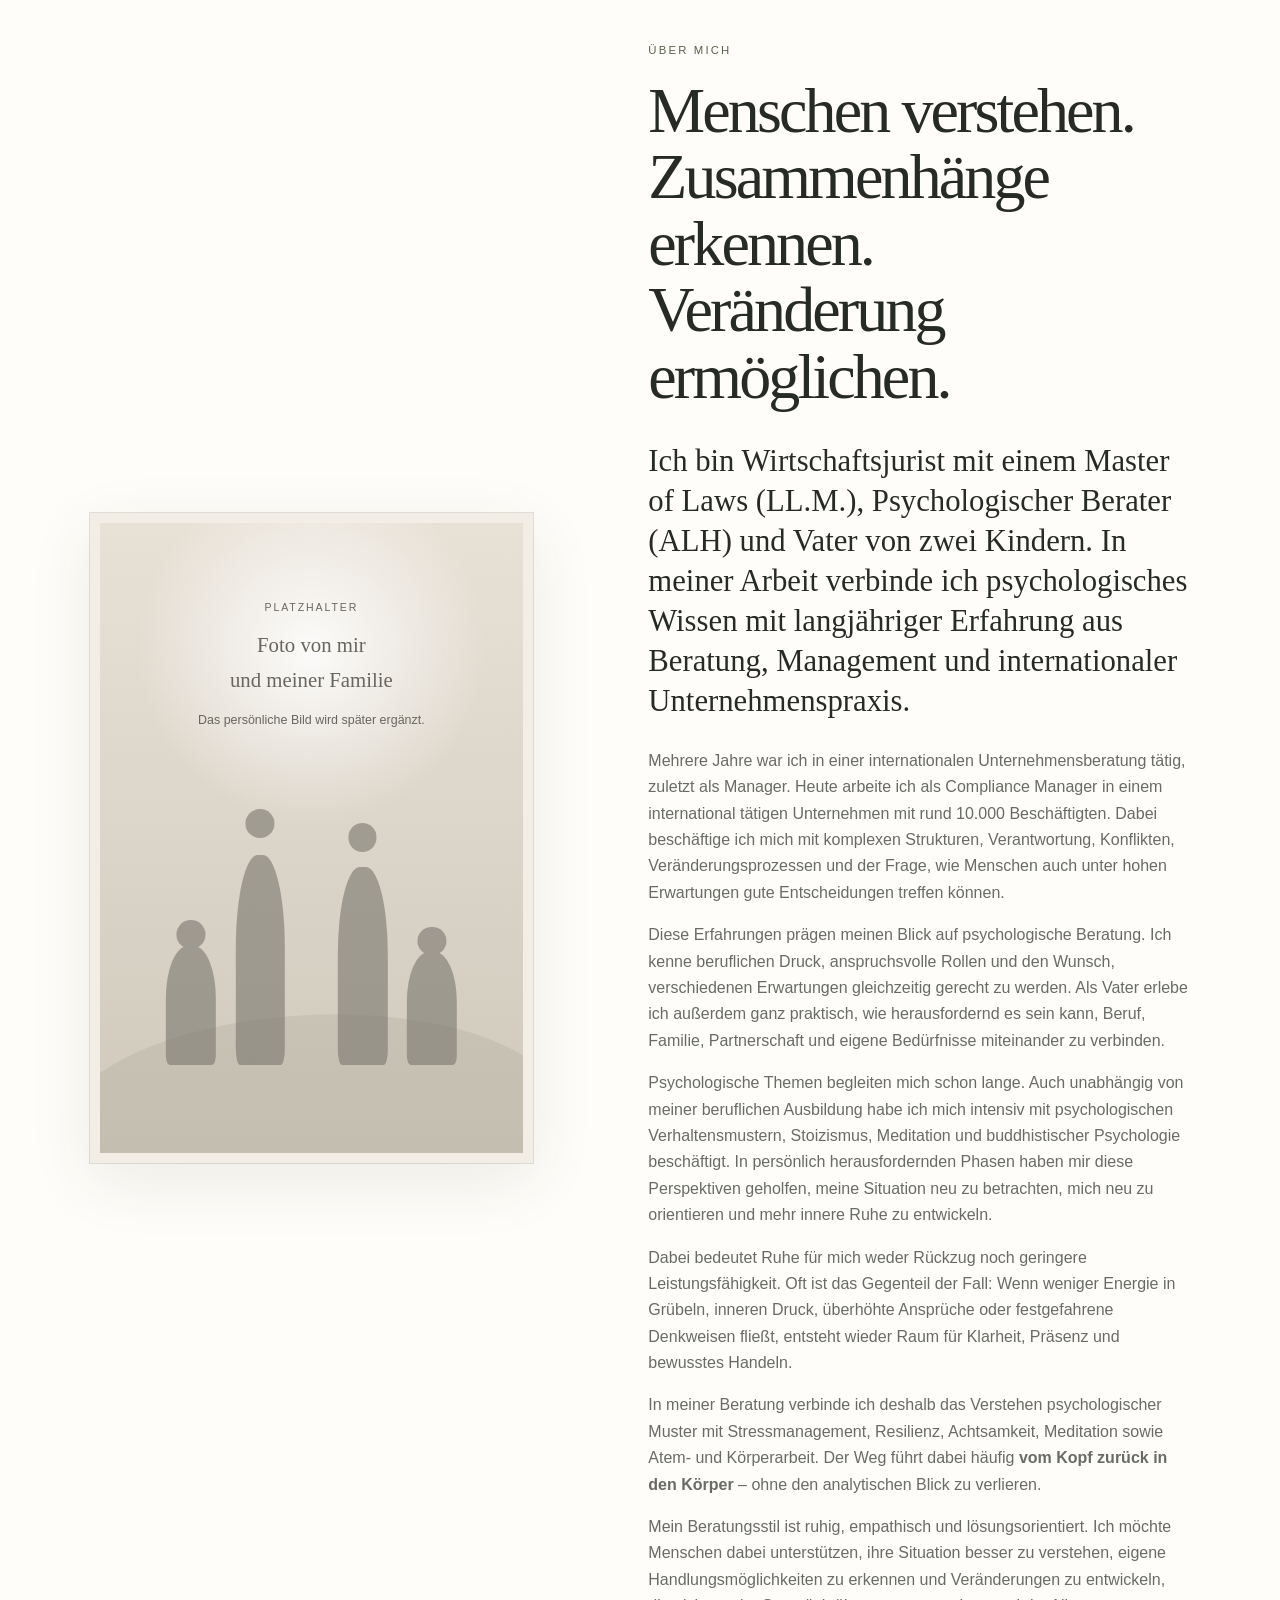
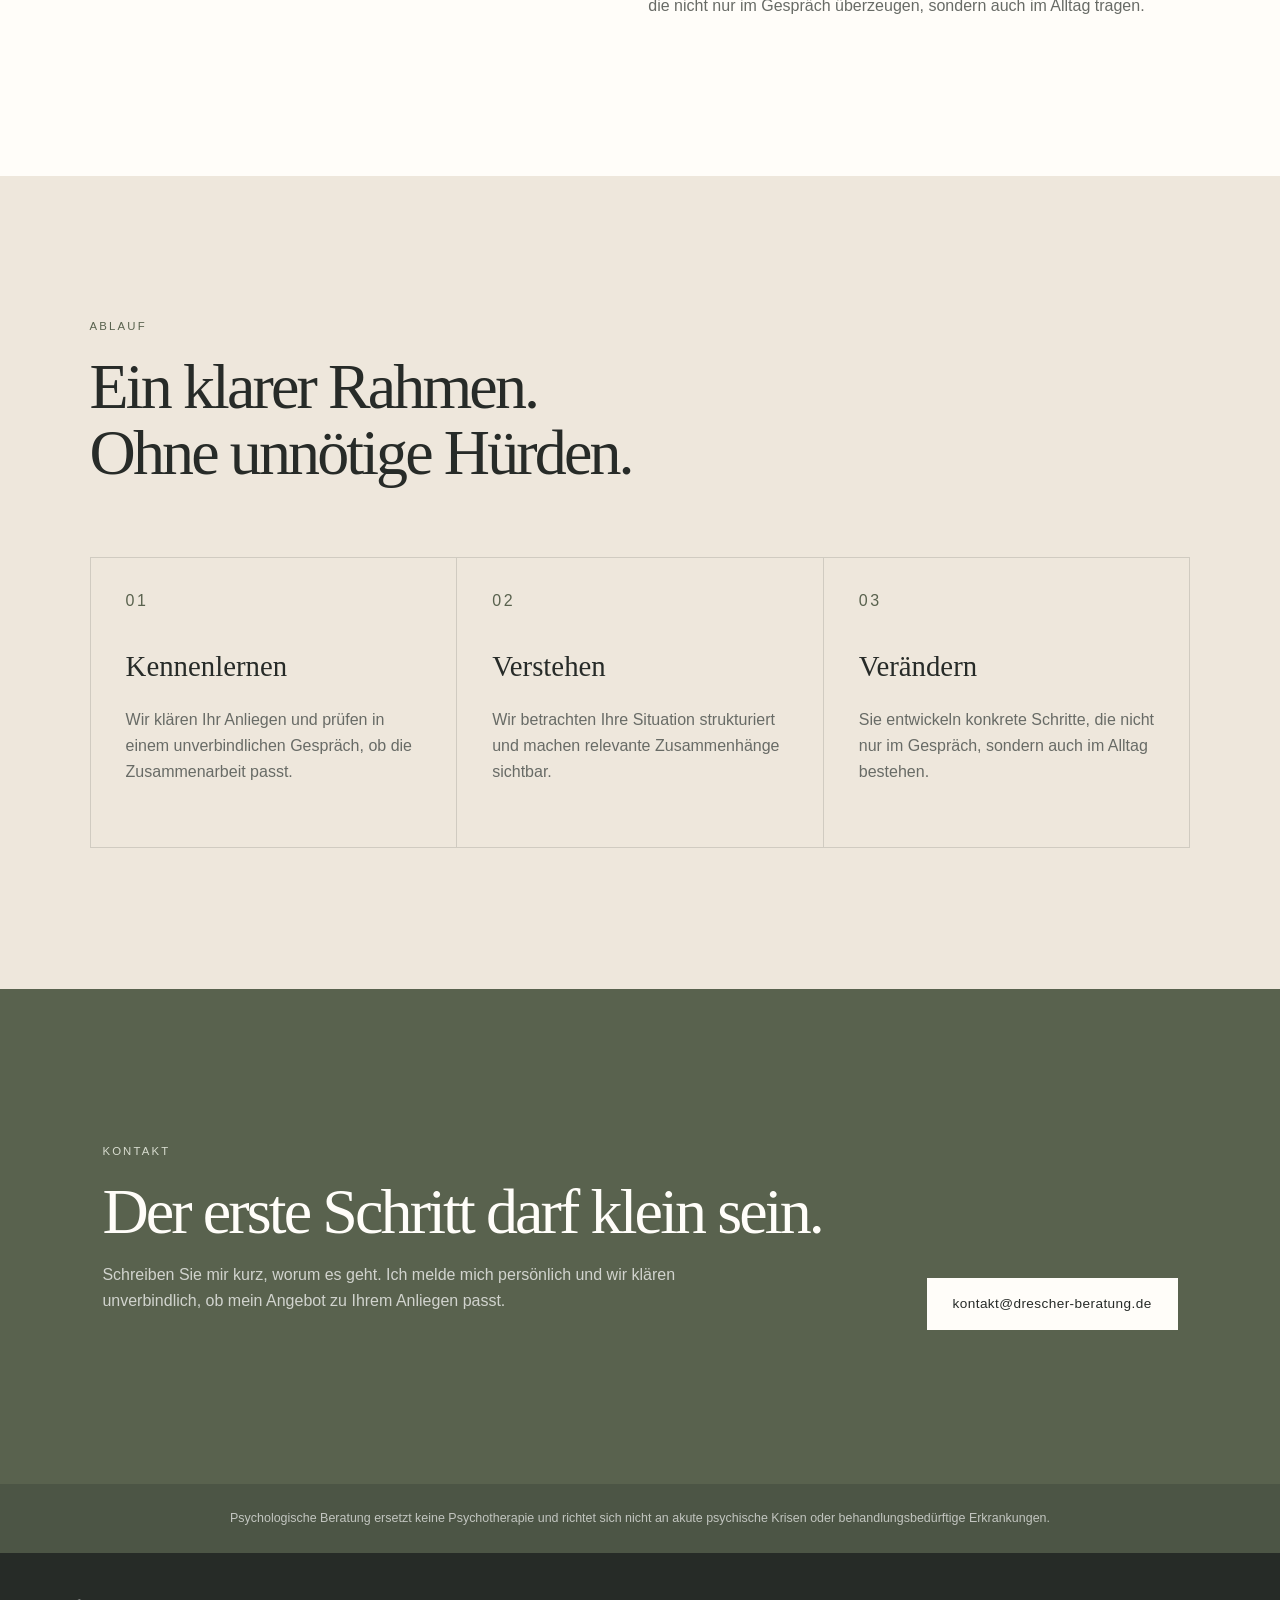
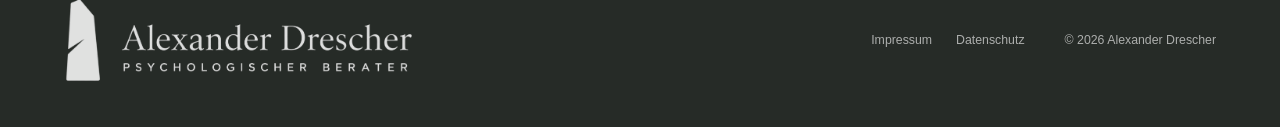
==== commit 179a896b: "Add files via upload" ====
--- a/index.html
+++ b/index.html
@@ -171,28 +171,53 @@
 
       <div class="about-copy">
         <p class="eyebrow">Über mich</p>
-        <h2>Menschen verstehen.<br>Systeme mitdenken.</h2>
+        <h2>Menschen verstehen.<br>Zusammenhänge erkennen.<br>Veränderung ermöglichen.</h2>
+
         <p class="about-lead">
-          Ich verbinde psychologische Perspektiven mit langjähriger Erfahrung
-          aus anspruchsvollen Unternehmens- und Entscheidungssituationen.
-        </p>
-        <p>
-          Mehrere Jahre war ich als Manager in einer internationalen
-          Unternehmensberatung tätig. Heute arbeite ich im Unternehmensumfeld
-          an Compliance-Management-Systemen, Governance-Strukturen,
-          Risikoanalysen und organisatorischen Veränderungsprozessen.
-        </p>
-        <p>
-          Dadurch kenne ich die Dynamik hoher Erwartungen, komplexer Rollen und
-          verantwortungsvoller Entscheidungen nicht nur aus der Theorie.
-          Als Vater von zwei Kindern erlebe ich zugleich die alltägliche
-          Herausforderung, Beruf, Familie, Partnerschaft und eigene Bedürfnisse
-          in ein tragfähiges Verhältnis zu bringen.
-        </p>
-        <p>
-          In der Beratung geht es deshalb nicht um Selbstoptimierung um jeden
-          Preis. Es geht darum, klarer zu sehen, bewusster zu entscheiden und
-          einen Umgang mit dem eigenen Leben zu entwickeln, der langfristig trägt.
+          Ich bin Wirtschaftsjurist mit einem Master of Laws (LL.M.), Psychologischer Berater (ALH)
+          und Vater von zwei Kindern. In meiner Arbeit verbinde ich psychologisches Wissen mit
+          langjähriger Erfahrung aus Beratung, Management und internationaler Unternehmenspraxis.
+        </p>
+
+        <p>
+          Mehrere Jahre war ich in einer internationalen Unternehmensberatung tätig, zuletzt als Manager.
+          Heute arbeite ich als Compliance Manager in einem international tätigen Unternehmen mit rund
+          10.000 Beschäftigten. Dabei beschäftige ich mich mit komplexen Strukturen, Verantwortung,
+          Konflikten, Veränderungsprozessen und der Frage, wie Menschen auch unter hohen Erwartungen
+          gute Entscheidungen treffen können.
+        </p>
+
+        <p>
+          Diese Erfahrungen prägen meinen Blick auf psychologische Beratung. Ich kenne beruflichen Druck,
+          anspruchsvolle Rollen und den Wunsch, verschiedenen Erwartungen gleichzeitig gerecht zu werden.
+          Als Vater erlebe ich außerdem ganz praktisch, wie herausfordernd es sein kann, Beruf, Familie,
+          Partnerschaft und eigene Bedürfnisse miteinander zu verbinden.
+        </p>
+
+        <p>
+          Psychologische Themen begleiten mich schon lange. Auch unabhängig von meiner beruflichen Ausbildung
+          habe ich mich intensiv mit psychologischen Verhaltensmustern, Stoizismus, Meditation und
+          buddhistischer Psychologie beschäftigt. In persönlich herausfordernden Phasen haben mir diese
+          Perspektiven geholfen, meine Situation neu zu betrachten, mich neu zu orientieren und mehr innere
+          Ruhe zu entwickeln.
+        </p>
+
+        <p>
+          Dabei bedeutet Ruhe für mich weder Rückzug noch geringere Leistungsfähigkeit. Oft ist das Gegenteil
+          der Fall: Wenn weniger Energie in Grübeln, inneren Druck, überhöhte Ansprüche oder festgefahrene
+          Denkweisen fließt, entsteht wieder Raum für Klarheit, Präsenz und bewusstes Handeln.
+        </p>
+
+        <p>
+          In meiner Beratung verbinde ich deshalb das Verstehen psychologischer Muster mit Stressmanagement,
+          Resilienz, Achtsamkeit, Meditation sowie Atem- und Körperarbeit. Der Weg führt dabei häufig
+          <strong>vom Kopf zurück in den Körper</strong> – ohne den analytischen Blick zu verlieren.
+        </p>
+
+        <p>
+          Mein Beratungsstil ist ruhig, empathisch und lösungsorientiert. Ich möchte Menschen dabei unterstützen,
+          ihre Situation besser zu verstehen, eigene Handlungsmöglichkeiten zu erkennen und Veränderungen zu
+          entwickeln, die nicht nur im Gespräch überzeugen, sondern auch im Alltag tragen.
         </p>
       </div>
     </section>
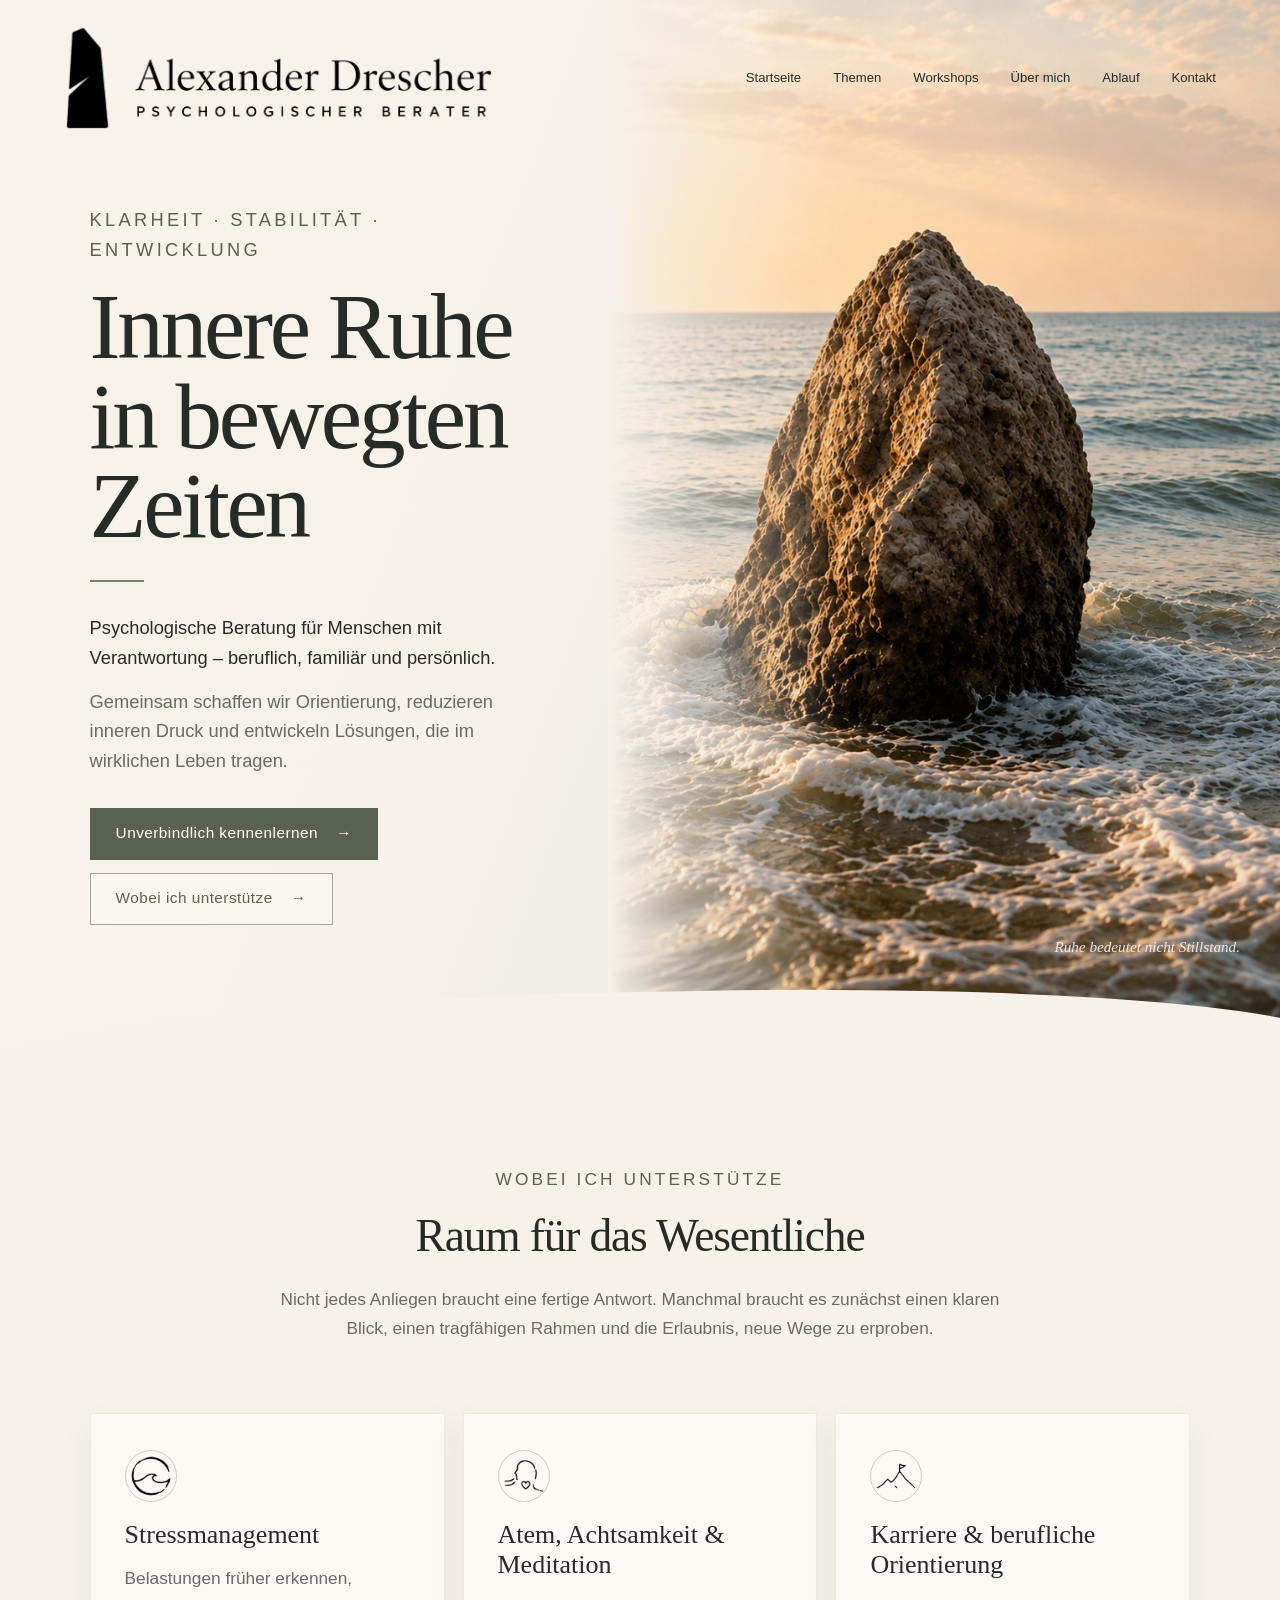
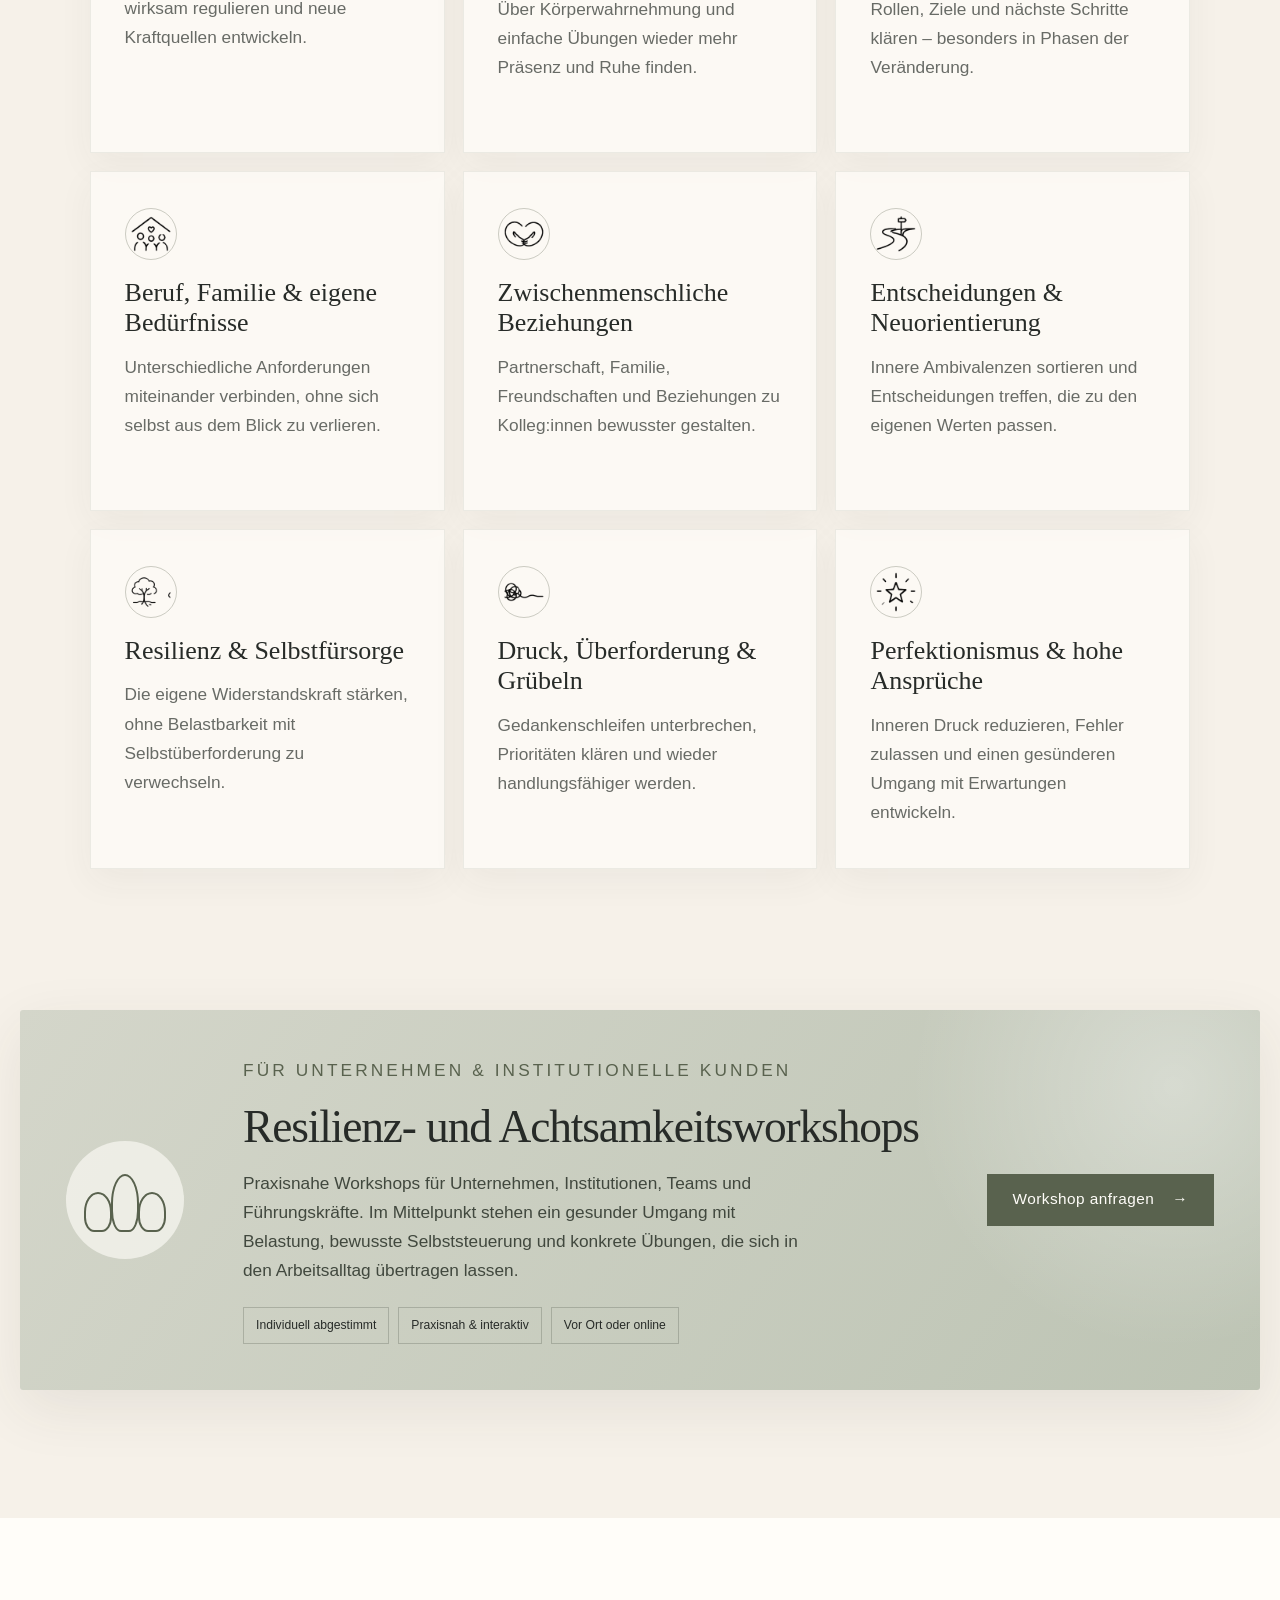
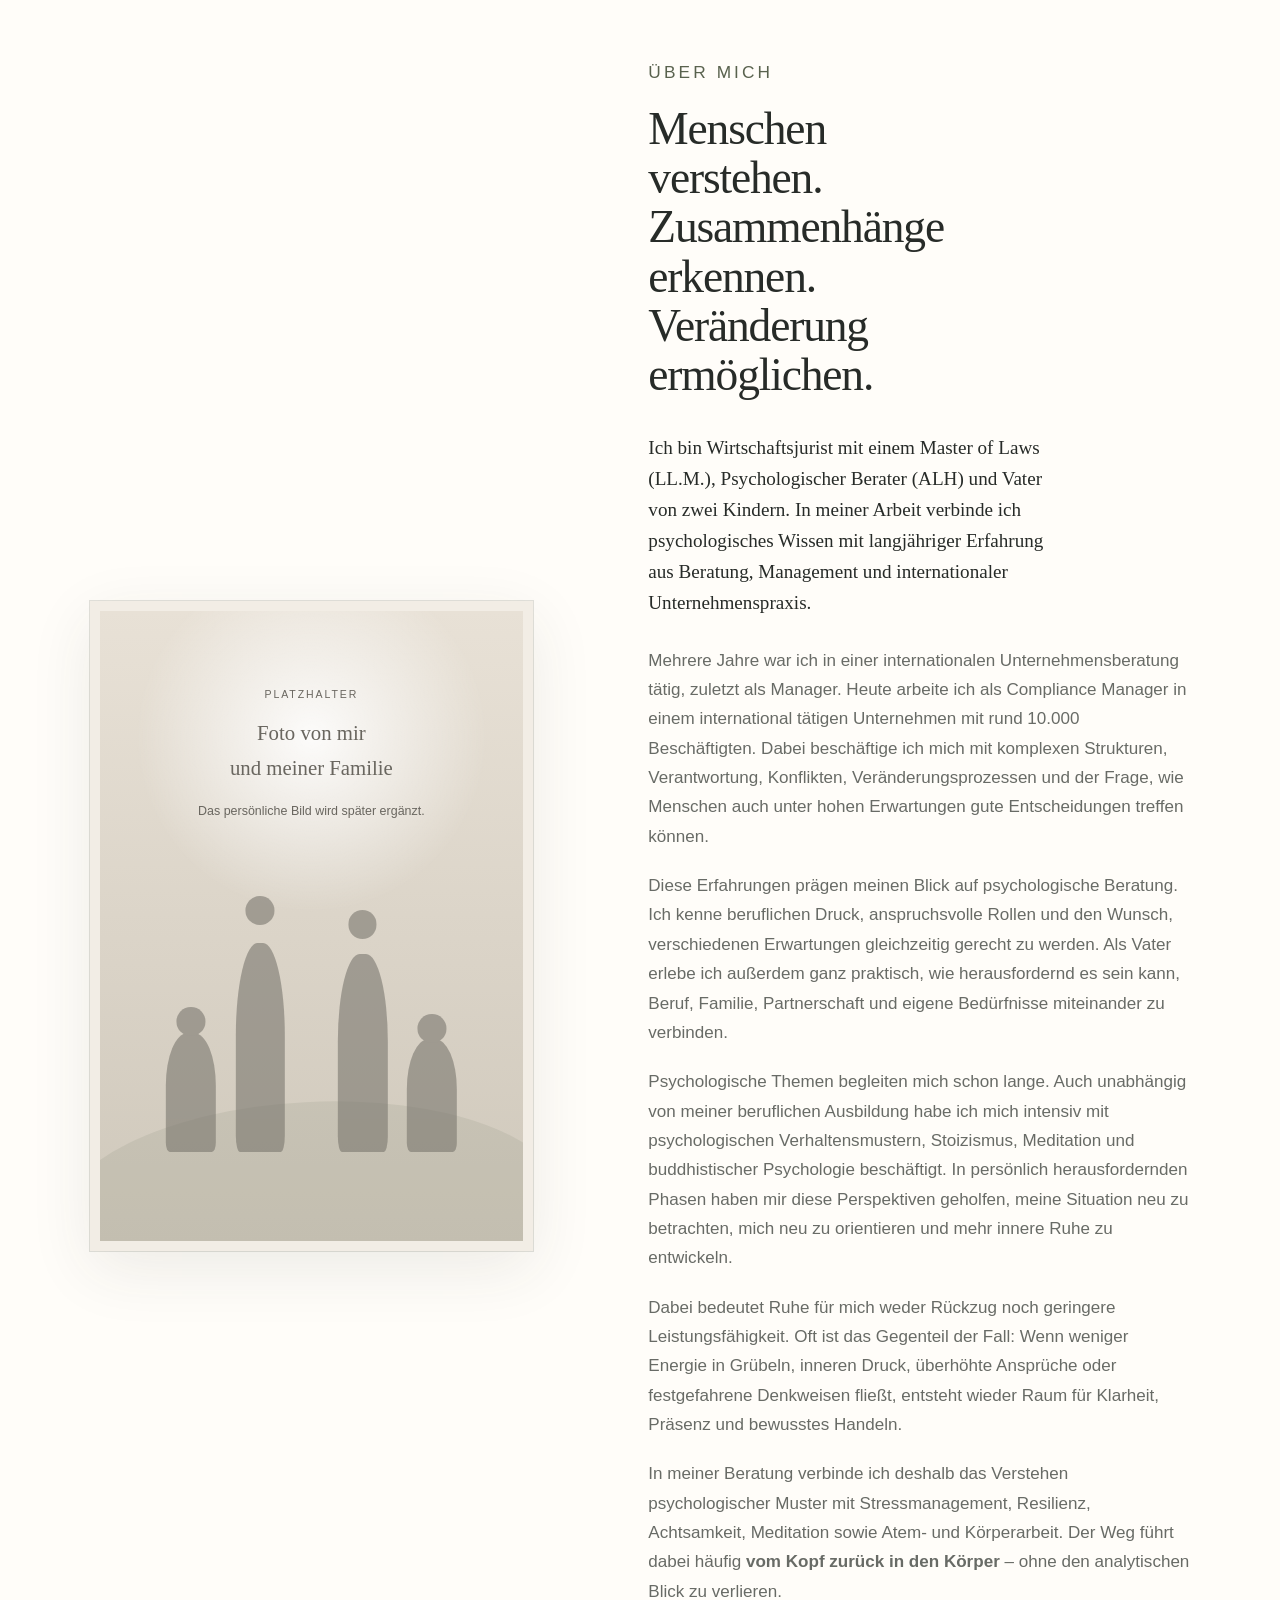
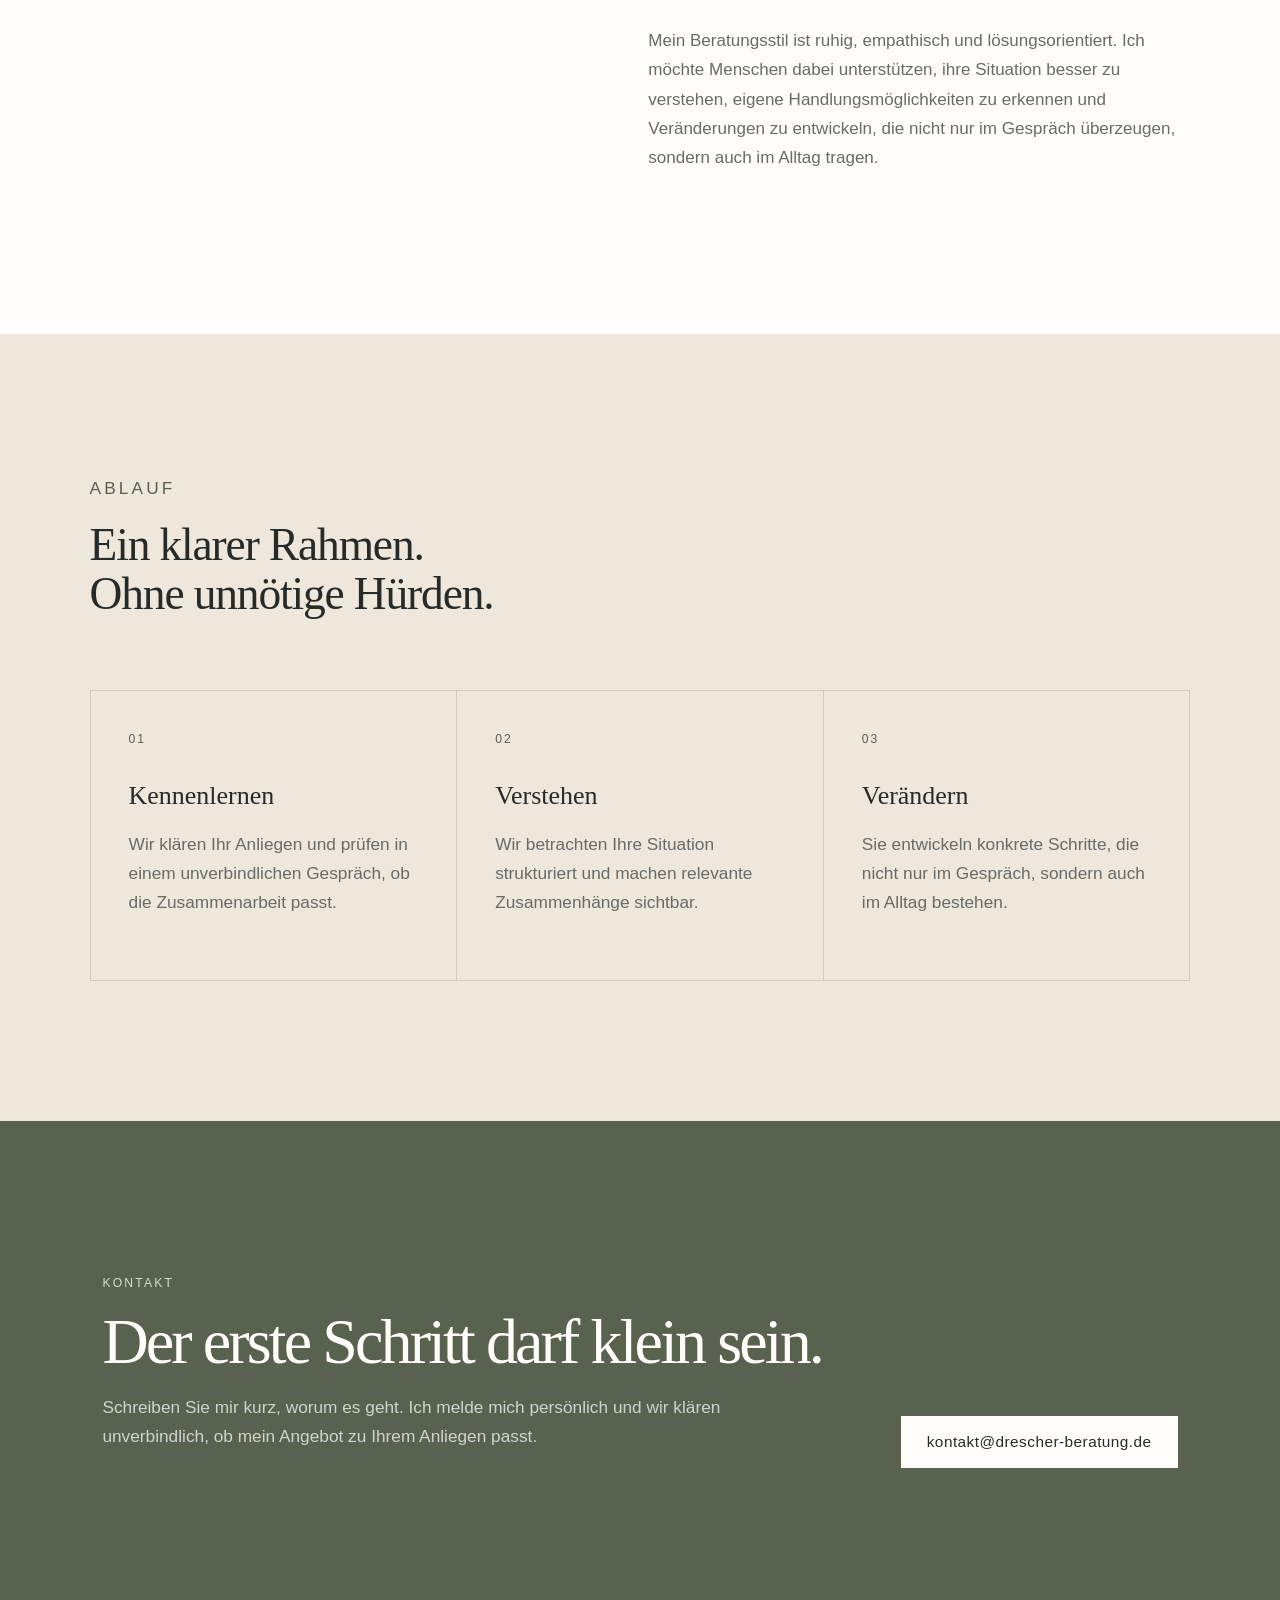
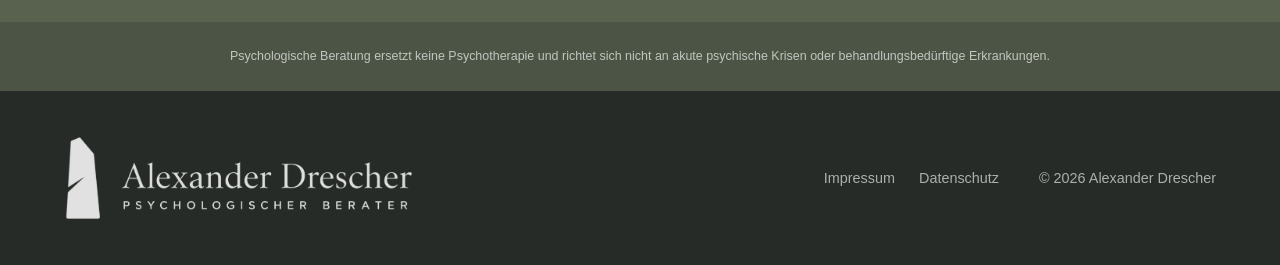
==== commit fe3b1e9e: "Add files via upload" ====
--- a/index.html
+++ b/index.html
@@ -6,7 +6,7 @@
   <meta name="description" content="Psychologische Beratung für Menschen mit Verantwortung: Stressmanagement, Achtsamkeit, Karriere, Beziehungen, Vereinbarkeit und persönliche Entwicklung.">
   <meta name="theme-color" content="#f4efe7">
   <title>Alexander Drescher | Psychologischer Berater</title>
-  <link rel="stylesheet" href="styles.css?v=11">
+  <link rel="stylesheet" href="styles.css?v=12">
 </head>
 <body>
   <header class="site-header">
--- a/styles.css
+++ b/styles.css
@@ -160,7 +160,7 @@
   background-image:
     linear-gradient(90deg, var(--paper) 0%, rgba(246,241,233,.55) 12%, rgba(246,241,233,0) 35%),
     linear-gradient(0deg, rgba(41,49,46,.12), rgba(41,49,46,0) 38%),
-    url("stein-brandung.jpg");
+    url("stein-brandung.jpg?v=2");
   background-size: cover;
   background-position: 50% center;
 }
@@ -219,16 +219,9 @@
   grid-template-columns: repeat(3, 1fr);
   gap: 18px;
 }
-
-
-
 .topic-card {
-  min-height: 330px;
-  padding: 34px 34px 38px;
-  display: flex;
-  flex-direction: column;
-  align-items: center;
-  text-align: center;
+  min-height: 290px;
+  padding: 34px;
   background: rgba(255,253,249,.73);
   border: 1px solid rgba(89,98,78,.10);
   box-shadow: 0 12px 34px rgba(63,67,59,.05);
@@ -239,34 +232,25 @@
   box-shadow: var(--shadow);
 }
 .topic-icon {
-  width: 112px;
-  height: 112px;
-  margin: 0 auto 8px;
+  width: 52px;
+  height: 52px;
   display: grid;
   place-items: center;
-  color: #9a7454;
-}
-.topic-icon img {
-  width: 104px;
-  height: 104px;
-  display: block;
-  object-fit: contain;
+  border: 1px solid rgba(89,98,78,.30);
+  border-radius: 50%;
+  color: var(--sage-dark);
+  font-family: Georgia, serif;
+  font-size: 1.65rem;
 }
 .topic-card h3 {
-  width: 100%;
-  max-width: 315px;
-  margin: 16px auto 14px;
-  text-align: center;
+  margin: 42px 0 13px;
   font-family: Georgia, serif;
   font-size: 1.55rem;
   line-height: 1.2;
   font-weight: 400;
 }
 .topic-card p {
-  width: 100%;
-  max-width: 315px;
-  margin: 0 auto;
-  text-align: center;
+  margin: 0;
   color: var(--muted);
   font-size: .94rem;
 }
@@ -589,7 +573,7 @@
     background-image:
       linear-gradient(180deg, var(--paper) 0%, rgba(246,241,233,0) 18%),
       linear-gradient(0deg, rgba(41,49,46,.14), rgba(41,49,46,0) 38%),
-      url("stein-brandung.jpg");
+      url("stein-brandung.jpg?v=2");
   }
   .hero-caption { right: 20px; bottom: 50px; }
   .topic-grid { grid-template-columns: 1fr; }
@@ -611,38 +595,189 @@
 }
 
 
-/* Final centered module layout using the selected original icons */
+/* =========================================================
+   Finale konsistente Typografie – gesamte Website
+   ========================================================= */
+
+:root {
+  --fs-body: clamp(1rem, .96rem + .15vw, 1.08rem);
+  --fs-small: .86rem;
+  --fs-eyebrow: .76rem;
+  --fs-h3: clamp(1.45rem, 1.32rem + .38vw, 1.72rem);
+  --fs-h2: clamp(2.35rem, 2rem + 1.05vw, 3.35rem);
+  --fs-hero: clamp(4rem, 3.1rem + 3.4vw, 7rem);
+  --lh-body: 1.68;
+  --lh-heading: 1.08;
+}
+
+html { font-size: 16px; }
+
+body {
+  font-size: var(--fs-body);
+  line-height: var(--lh-body);
+}
+
+/* Kleine Navigationselemente */
+.site-nav a,
+.eyebrow,
+.process-grid article > span {
+  font-size: var(--fs-eyebrow) !important;
+}
+
+.eyebrow {
+  line-height: 1.35 !important;
+  letter-spacing: .18em !important;
+}
+
+/* Hero */
+.hero-copy h1 {
+  font-size: var(--fs-hero) !important;
+  line-height: .96 !important;
+  letter-spacing: -.035em !important;
+}
+
+.hero-copy p {
+  font-size: clamp(1.05rem, 1rem + .18vw, 1.18rem) !important;
+  line-height: 1.62 !important;
+}
+
+/* Abschnittsüberschriften */
+.section-intro h2,
+.about-copy h2,
+.workshop-copy h2 {
+  font-size: var(--fs-h2) !important;
+  line-height: var(--lh-heading) !important;
+  letter-spacing: -.025em !important;
+}
+
+/* Fließtext */
+.section-intro p,
+.topic-card p,
+.workshop-copy p,
+.about-copy p,
+.process-grid p {
+  font-size: var(--fs-body) !important;
+  line-height: var(--lh-body) !important;
+}
+
+/* Themenkarten */
 .topic-card {
-  align-items: center !important;
-  text-align: center !important;
-}
-.topic-icon {
+  min-height: 340px !important;
+  padding: 36px 34px 38px !important;
+}
+
+.topic-card h3 {
+  font-size: var(--fs-h3) !important;
+  line-height: 1.18 !important;
+  margin: 18px auto 14px !important;
+}
+
+.topic-card p {
+  max-width: 32ch !important;
   margin-left: auto !important;
   margin-right: auto !important;
 }
-.topic-card h3,
-.topic-card p {
-  margin-left: auto !important;
-  margin-right: auto !important;
-  text-align: center !important;
-}
-
-
-/* Korrigierte Größen im Bereich „Ablauf“ */
+
+/* Ablauf */
+.process-grid article {
+  padding: 38px 38px 42px !important;
+}
+
 .process-grid article > span {
   display: block !important;
-  width: auto !important;
-  height: auto !important;
-  margin: 0 !important;
-  font-family: Arial, Helvetica, sans-serif !important;
-  font-size: 1rem !important;
-  line-height: 1 !important;
+  margin: 0 0 32px !important;
   font-weight: 500 !important;
   letter-spacing: .16em !important;
-  color: var(--sage-dark) !important;
-  transform: none !important;
-}
-
-.process-grid article > h3 {
-  margin-top: 34px !important;
-}
+}
+
+.process-grid article h3 {
+  font-size: var(--fs-h3) !important;
+  line-height: 1.18 !important;
+  margin: 0 0 18px !important;
+}
+
+.process-grid article p {
+  max-width: 34ch !important;
+}
+
+/* Über mich – deutlich lesbarer, aber nicht überdimensioniert */
+.about-copy h2 {
+  max-width: 12ch !important;
+  margin-bottom: 30px !important;
+}
+
+.about-copy .about-lead {
+  max-width: 43ch !important;
+  margin-bottom: 28px !important;
+  font-size: clamp(1.08rem, 1.02rem + .22vw, 1.22rem) !important;
+  line-height: 1.62 !important;
+}
+
+.about-copy p:not(.eyebrow):not(.about-lead) {
+  max-width: 62ch !important;
+  margin-top: 0 !important;
+  margin-bottom: 20px !important;
+  font-size: clamp(1rem, .97rem + .12vw, 1.07rem) !important;
+  line-height: 1.72 !important;
+}
+
+/* Workshops */
+.workshop-copy p {
+  max-width: 58ch !important;
+}
+
+/* Buttons */
+.button,
+.btn,
+a[class*="button"] {
+  font-size: .96rem !important;
+  line-height: 1.2 !important;
+}
+
+/* Footer */
+footer,
+footer a {
+  font-size: .9rem !important;
+  line-height: 1.55 !important;
+}
+
+/* Tablet */
+@media (max-width: 900px) {
+  :root {
+    --fs-h2: clamp(2.15rem, 1.9rem + 1.5vw, 2.9rem);
+    --fs-hero: clamp(3.5rem, 2.8rem + 4vw, 5.2rem);
+  }
+
+  .about-copy h2 {
+    max-width: 15ch !important;
+  }
+
+  .process-grid article {
+    padding: 32px 30px 36px !important;
+  }
+}
+
+/* Smartphone */
+@media (max-width: 620px) {
+  :root {
+    --fs-body: 1rem;
+    --fs-h3: 1.42rem;
+    --fs-h2: clamp(2rem, 1.8rem + 1.8vw, 2.5rem);
+    --fs-hero: clamp(3rem, 2.4rem + 5vw, 4.2rem);
+  }
+
+  .topic-card,
+  .process-grid article {
+    padding: 30px 24px 32px !important;
+  }
+
+  .about-copy h2,
+  .about-copy .about-lead,
+  .about-copy p:not(.eyebrow) {
+    max-width: none !important;
+  }
+
+  .about-copy p:not(.eyebrow):not(.about-lead) {
+    margin-bottom: 18px !important;
+  }
+}
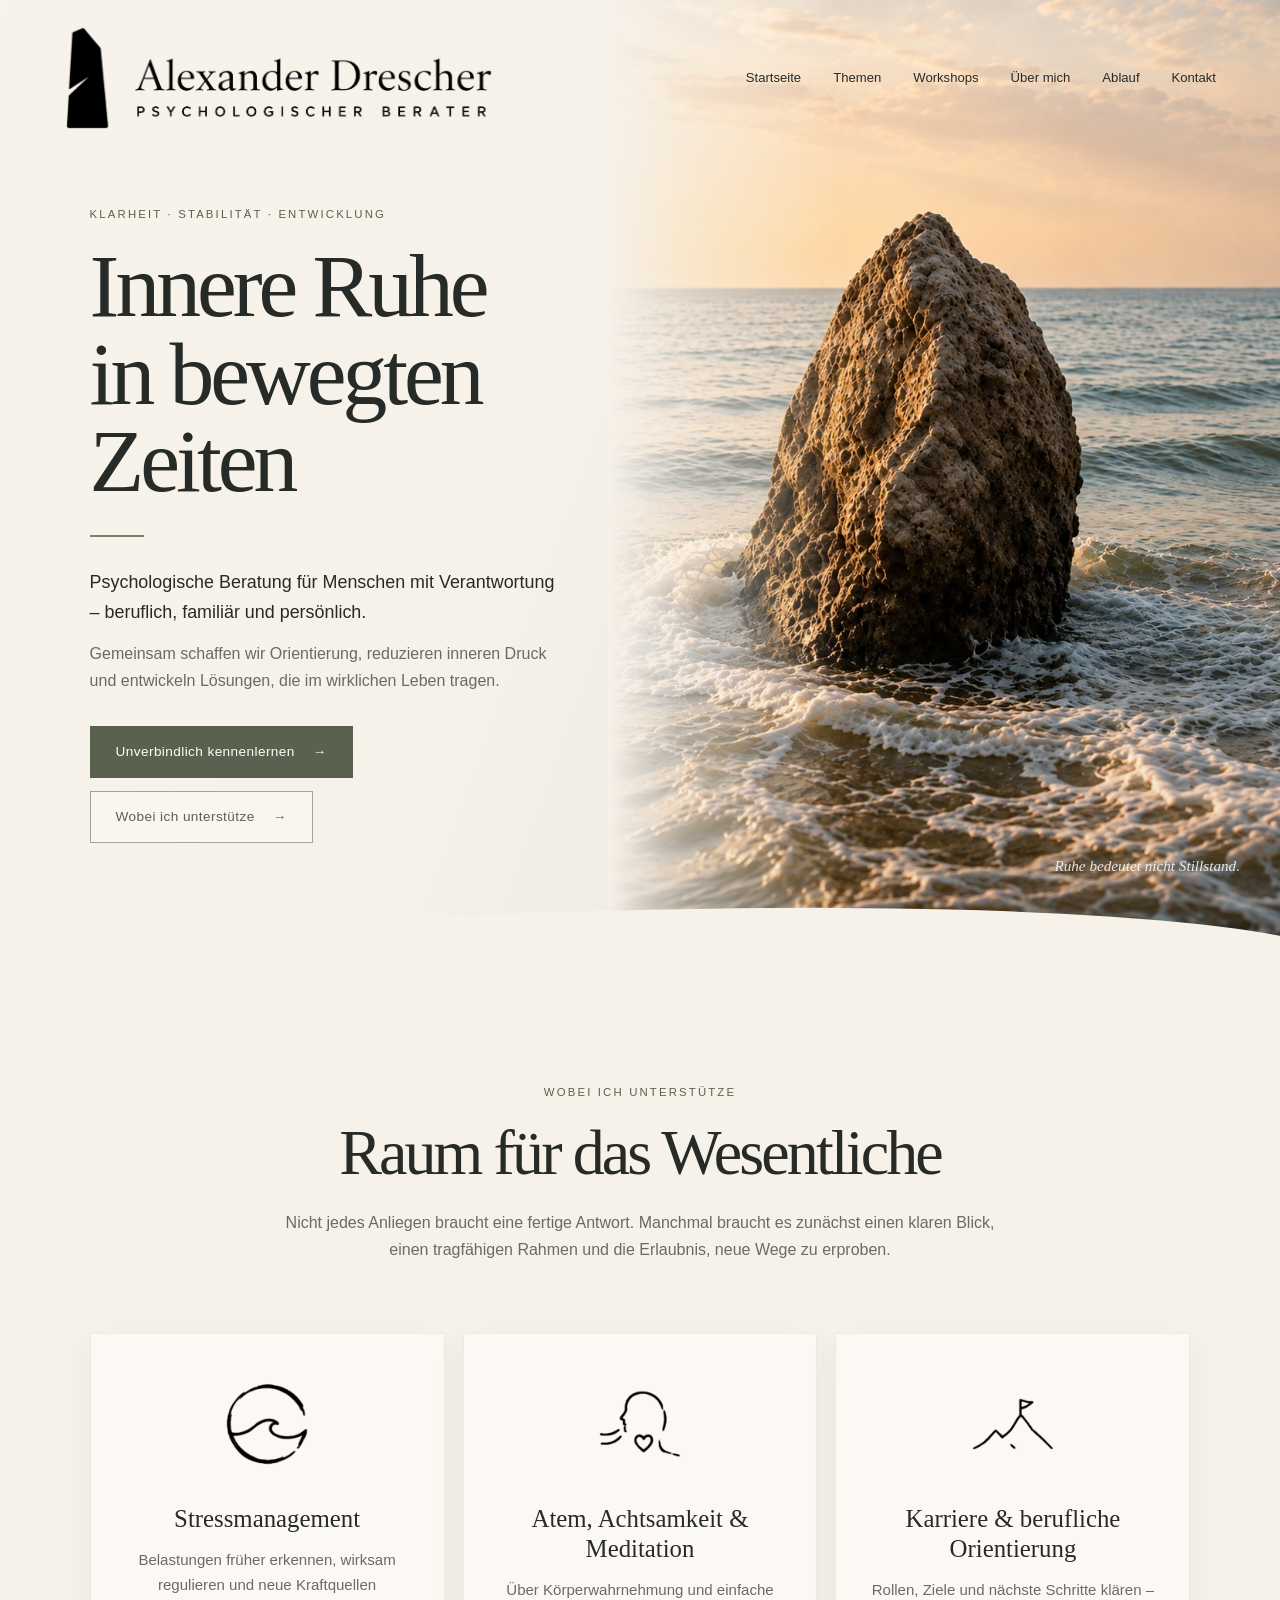
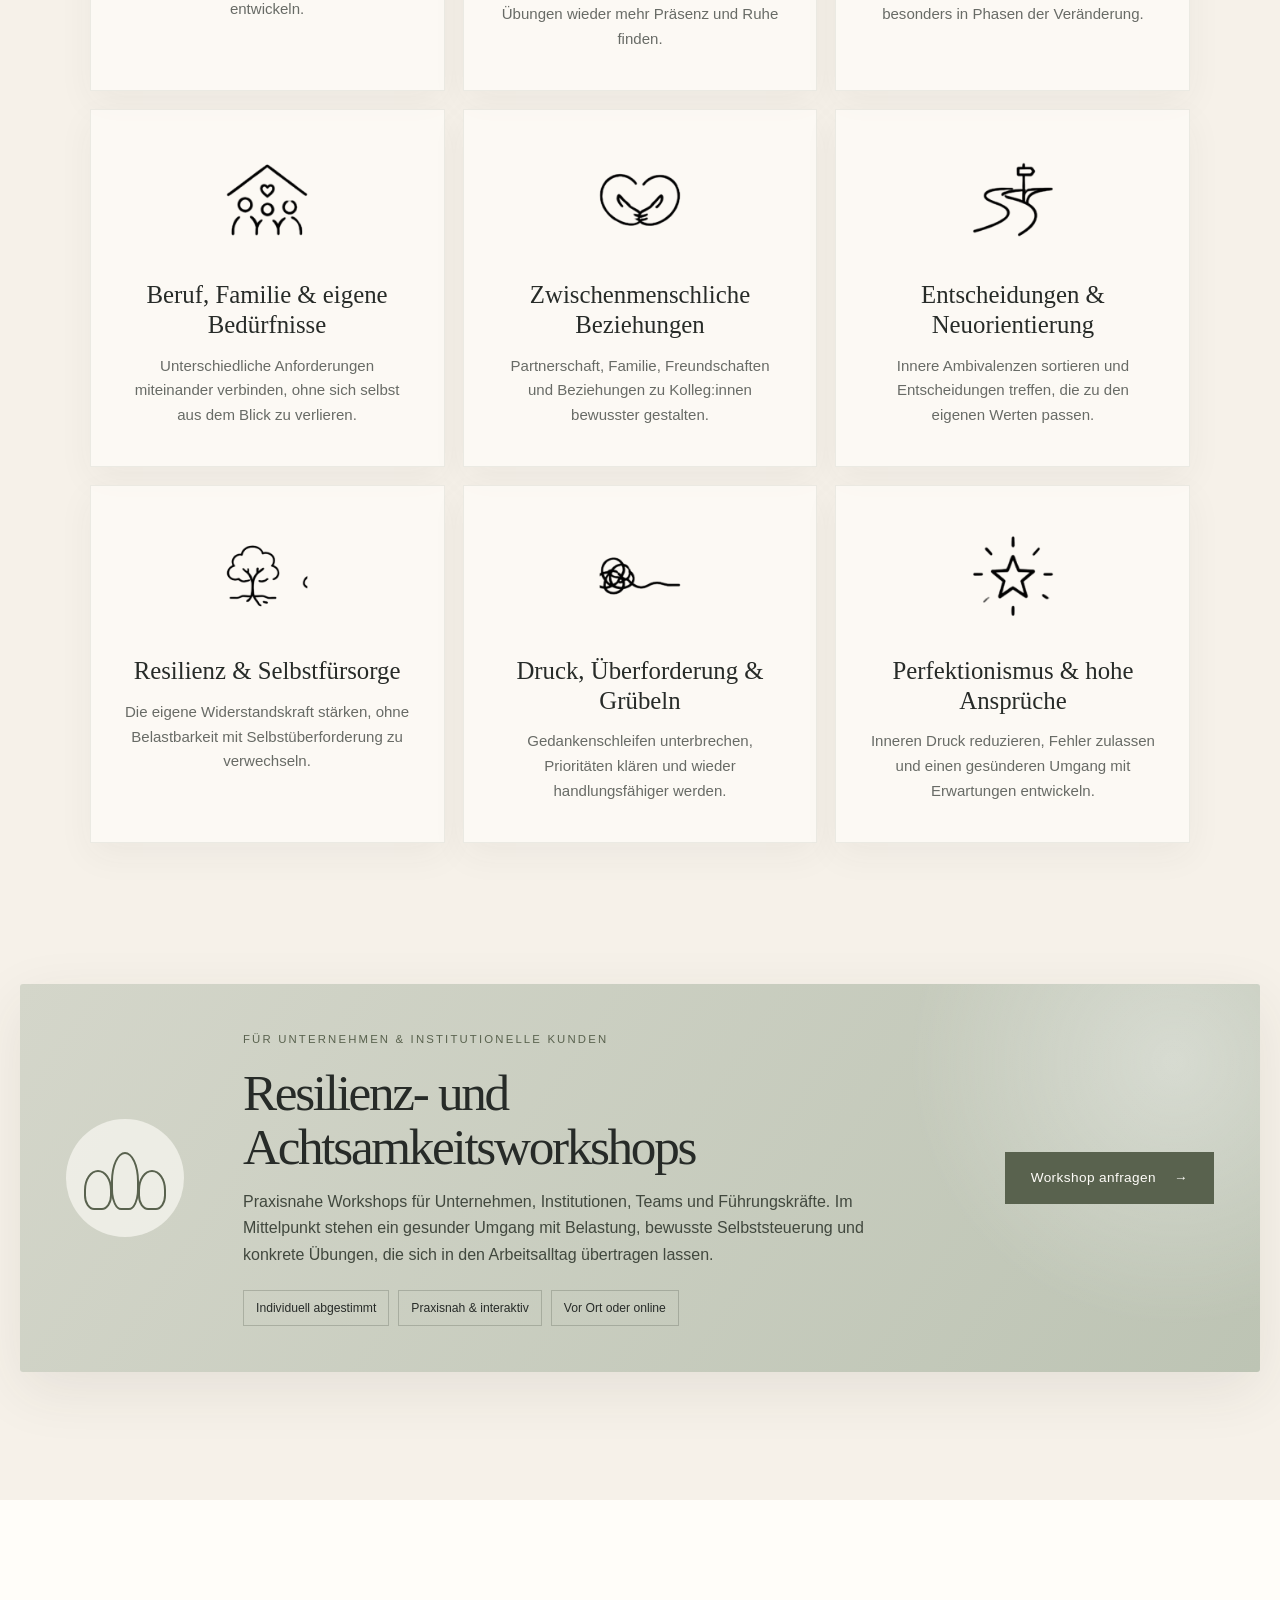
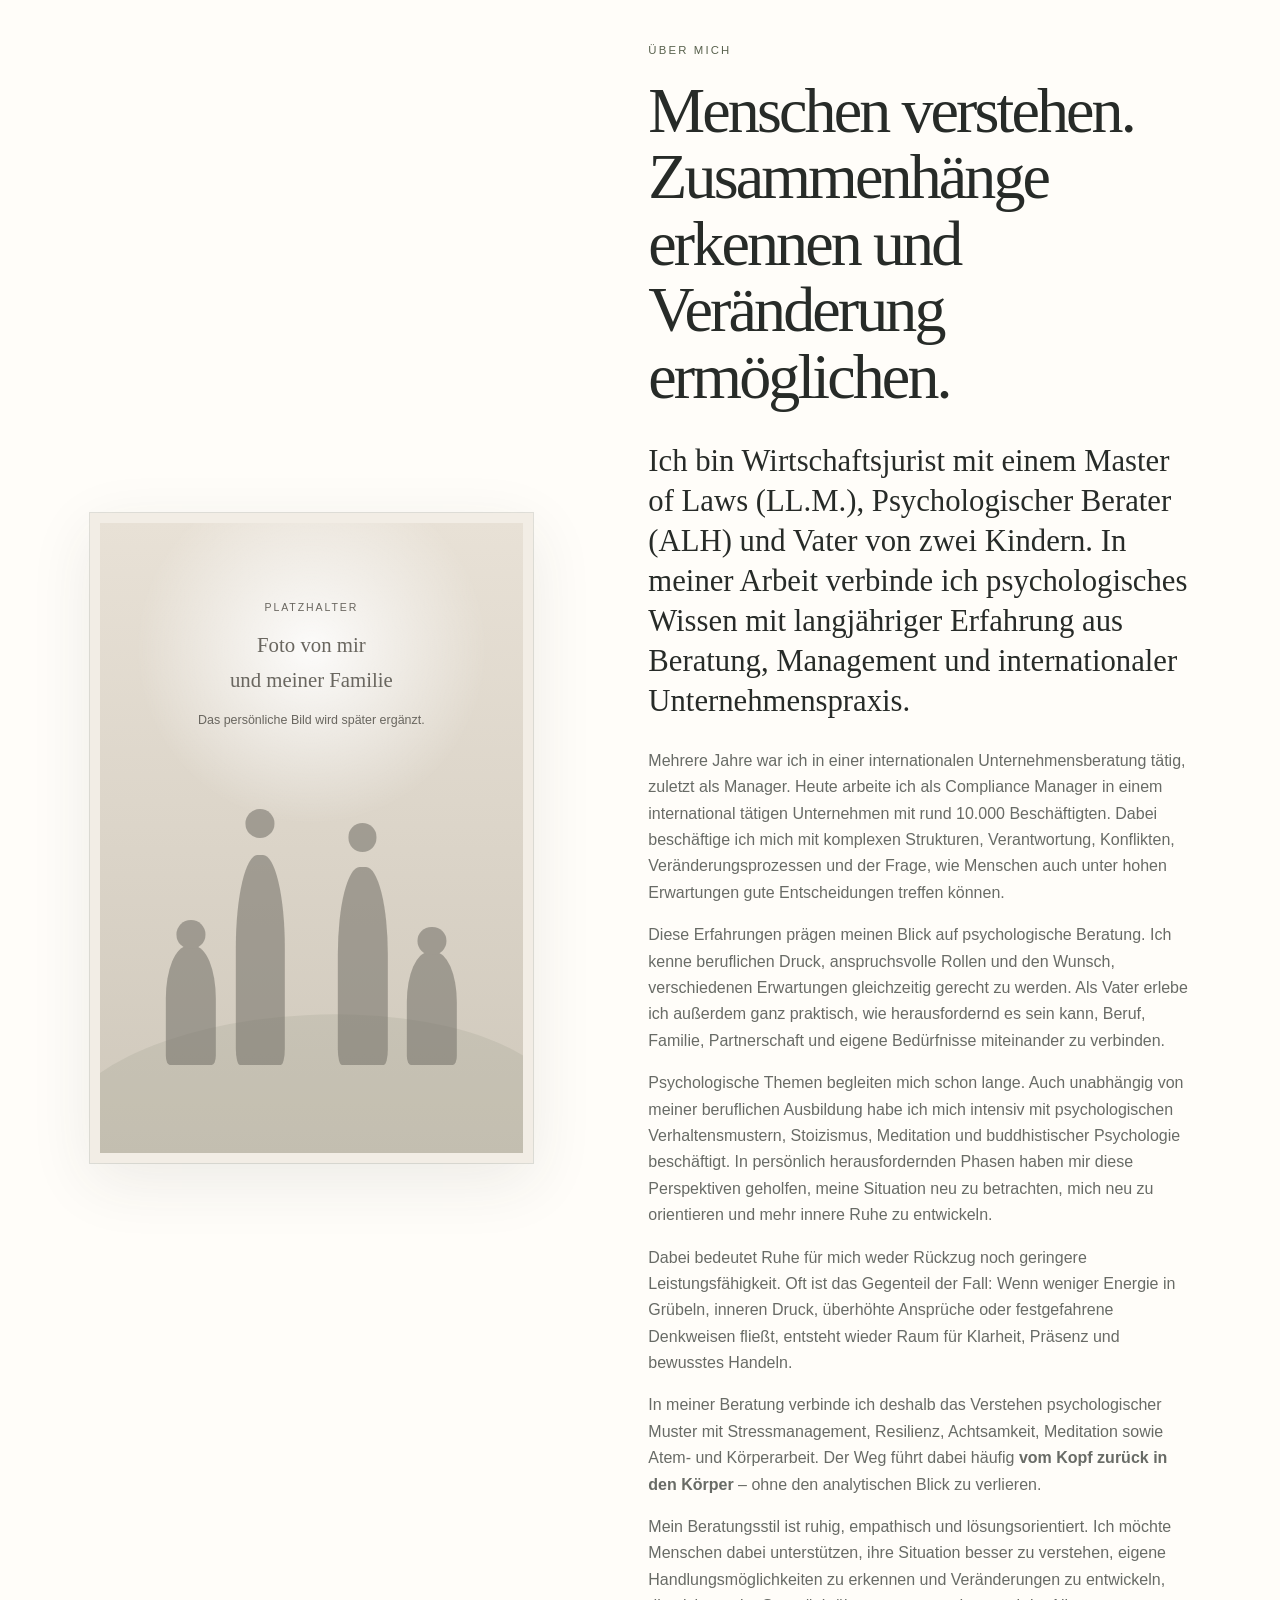
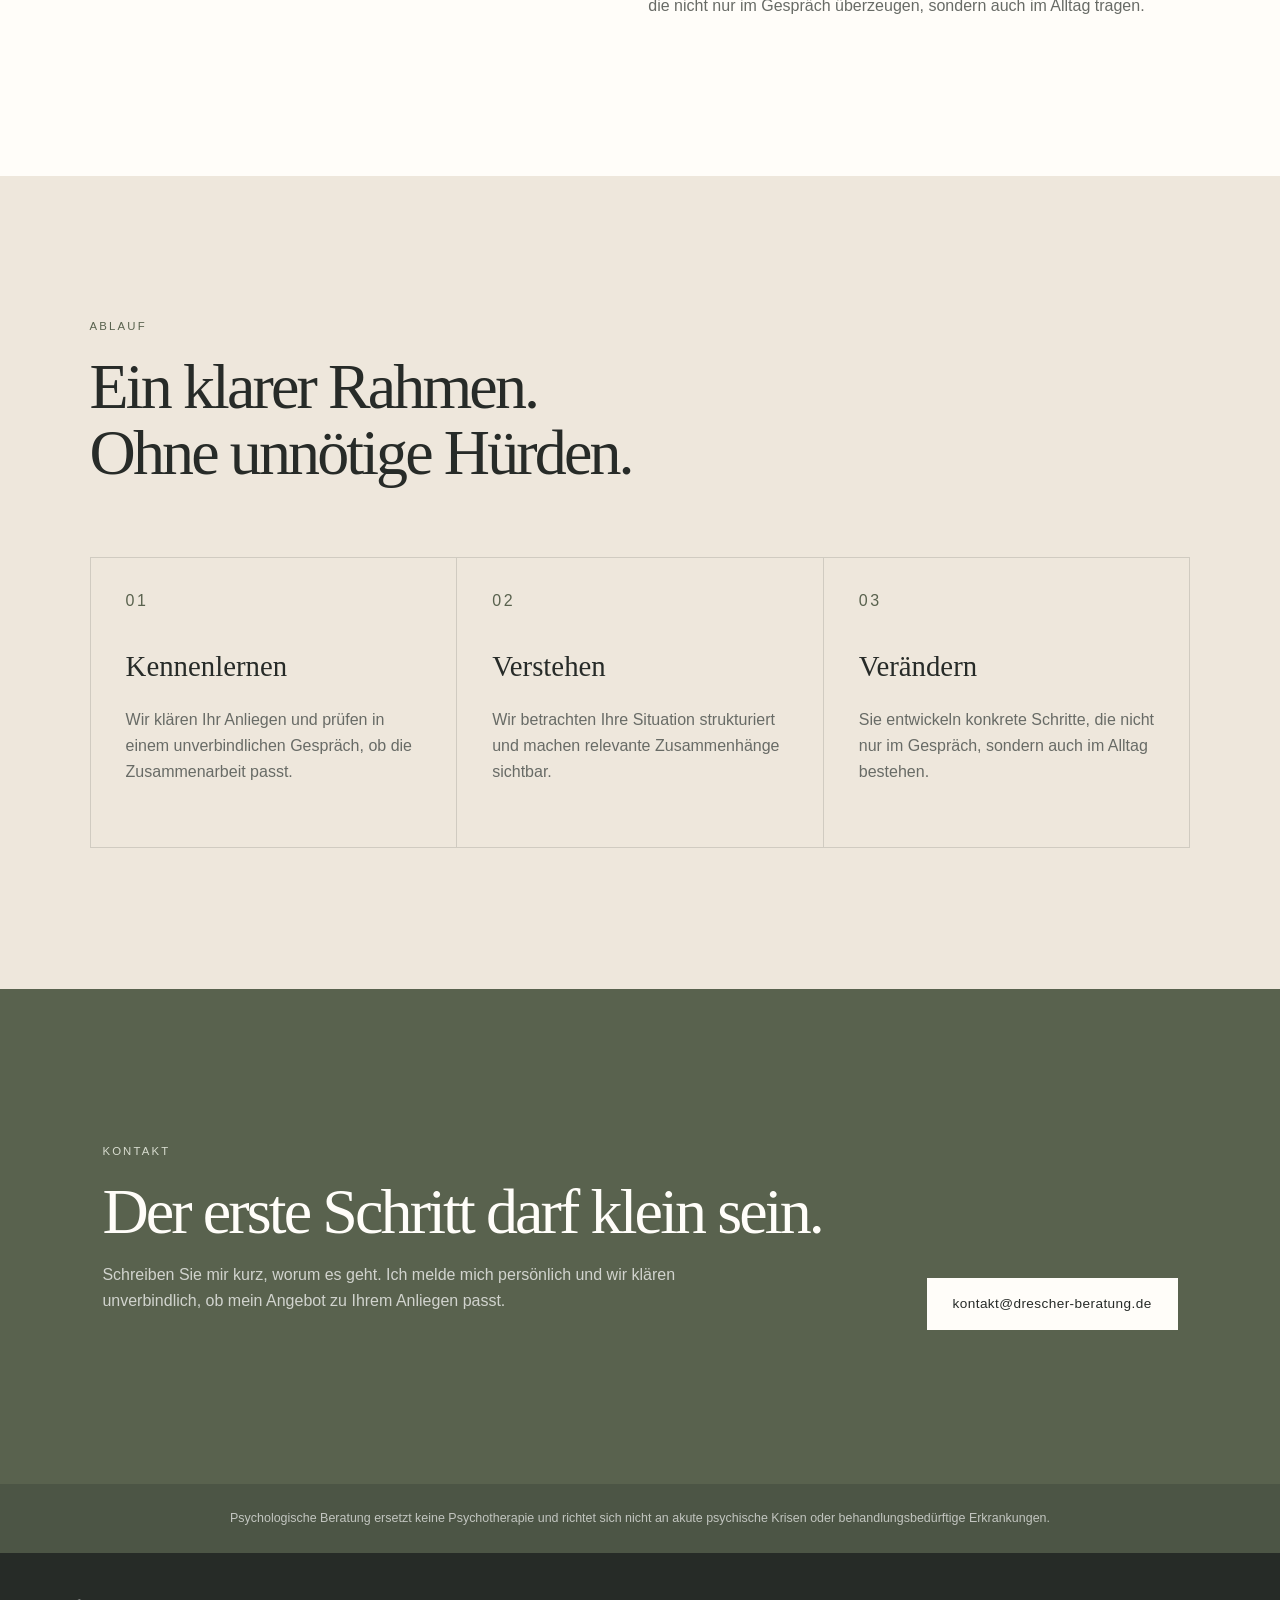
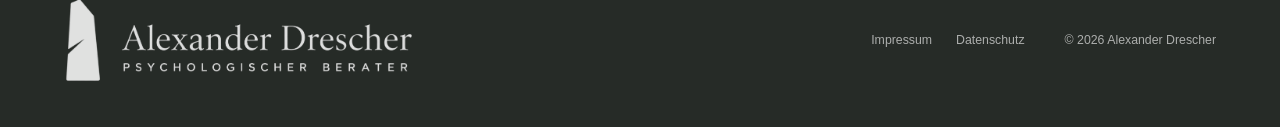
==== commit d2bb1cfc: "Add files via upload" ====
--- a/index.html
+++ b/index.html
@@ -6,7 +6,7 @@
   <meta name="description" content="Psychologische Beratung für Menschen mit Verantwortung: Stressmanagement, Achtsamkeit, Karriere, Beziehungen, Vereinbarkeit und persönliche Entwicklung.">
   <meta name="theme-color" content="#f4efe7">
   <title>Alexander Drescher | Psychologischer Berater</title>
-  <link rel="stylesheet" href="styles.css?v=12">
+  <link rel="stylesheet" href="styles.css?v=13">
 </head>
 <body>
   <header class="site-header">
@@ -171,7 +171,7 @@
 
       <div class="about-copy">
         <p class="eyebrow">Über mich</p>
-        <h2>Menschen verstehen.<br>Zusammenhänge erkennen.<br>Veränderung ermöglichen.</h2>
+        <h2>Menschen verstehen.<br>Zusammenhänge erkennen und Veränderung ermöglichen.</h2>
 
         <p class="about-lead">
           Ich bin Wirtschaftsjurist mit einem Master of Laws (LL.M.), Psychologischer Berater (ALH)
--- a/styles.css
+++ b/styles.css
@@ -160,7 +160,7 @@
   background-image:
     linear-gradient(90deg, var(--paper) 0%, rgba(246,241,233,.55) 12%, rgba(246,241,233,0) 35%),
     linear-gradient(0deg, rgba(41,49,46,.12), rgba(41,49,46,0) 38%),
-    url("stein-brandung.jpg?v=2");
+    url("stein-brandung.jpg");
   background-size: cover;
   background-position: 50% center;
 }
@@ -219,9 +219,16 @@
   grid-template-columns: repeat(3, 1fr);
   gap: 18px;
 }
+
+
+
 .topic-card {
-  min-height: 290px;
-  padding: 34px;
+  min-height: 330px;
+  padding: 34px 34px 38px;
+  display: flex;
+  flex-direction: column;
+  align-items: center;
+  text-align: center;
   background: rgba(255,253,249,.73);
   border: 1px solid rgba(89,98,78,.10);
   box-shadow: 0 12px 34px rgba(63,67,59,.05);
@@ -232,25 +239,34 @@
   box-shadow: var(--shadow);
 }
 .topic-icon {
-  width: 52px;
-  height: 52px;
+  width: 112px;
+  height: 112px;
+  margin: 0 auto 8px;
   display: grid;
   place-items: center;
-  border: 1px solid rgba(89,98,78,.30);
-  border-radius: 50%;
-  color: var(--sage-dark);
-  font-family: Georgia, serif;
-  font-size: 1.65rem;
+  color: #9a7454;
+}
+.topic-icon img {
+  width: 104px;
+  height: 104px;
+  display: block;
+  object-fit: contain;
 }
 .topic-card h3 {
-  margin: 42px 0 13px;
+  width: 100%;
+  max-width: 315px;
+  margin: 16px auto 14px;
+  text-align: center;
   font-family: Georgia, serif;
   font-size: 1.55rem;
   line-height: 1.2;
   font-weight: 400;
 }
 .topic-card p {
-  margin: 0;
+  width: 100%;
+  max-width: 315px;
+  margin: 0 auto;
+  text-align: center;
   color: var(--muted);
   font-size: .94rem;
 }
@@ -573,7 +589,7 @@
     background-image:
       linear-gradient(180deg, var(--paper) 0%, rgba(246,241,233,0) 18%),
       linear-gradient(0deg, rgba(41,49,46,.14), rgba(41,49,46,0) 38%),
-      url("stein-brandung.jpg?v=2");
+      url("stein-brandung.jpg");
   }
   .hero-caption { right: 20px; bottom: 50px; }
   .topic-grid { grid-template-columns: 1fr; }
@@ -595,189 +611,38 @@
 }
 
 
-/* =========================================================
-   Finale konsistente Typografie – gesamte Website
-   ========================================================= */
-
-:root {
-  --fs-body: clamp(1rem, .96rem + .15vw, 1.08rem);
-  --fs-small: .86rem;
-  --fs-eyebrow: .76rem;
-  --fs-h3: clamp(1.45rem, 1.32rem + .38vw, 1.72rem);
-  --fs-h2: clamp(2.35rem, 2rem + 1.05vw, 3.35rem);
-  --fs-hero: clamp(4rem, 3.1rem + 3.4vw, 7rem);
-  --lh-body: 1.68;
-  --lh-heading: 1.08;
-}
-
-html { font-size: 16px; }
-
-body {
-  font-size: var(--fs-body);
-  line-height: var(--lh-body);
-}
-
-/* Kleine Navigationselemente */
-.site-nav a,
-.eyebrow,
-.process-grid article > span {
-  font-size: var(--fs-eyebrow) !important;
-}
-
-.eyebrow {
-  line-height: 1.35 !important;
-  letter-spacing: .18em !important;
-}
-
-/* Hero */
-.hero-copy h1 {
-  font-size: var(--fs-hero) !important;
-  line-height: .96 !important;
-  letter-spacing: -.035em !important;
-}
-
-.hero-copy p {
-  font-size: clamp(1.05rem, 1rem + .18vw, 1.18rem) !important;
-  line-height: 1.62 !important;
-}
-
-/* Abschnittsüberschriften */
-.section-intro h2,
-.about-copy h2,
-.workshop-copy h2 {
-  font-size: var(--fs-h2) !important;
-  line-height: var(--lh-heading) !important;
-  letter-spacing: -.025em !important;
-}
-
-/* Fließtext */
-.section-intro p,
-.topic-card p,
-.workshop-copy p,
-.about-copy p,
-.process-grid p {
-  font-size: var(--fs-body) !important;
-  line-height: var(--lh-body) !important;
-}
-
-/* Themenkarten */
+/* Final centered module layout using the selected original icons */
 .topic-card {
-  min-height: 340px !important;
-  padding: 36px 34px 38px !important;
-}
-
-.topic-card h3 {
-  font-size: var(--fs-h3) !important;
-  line-height: 1.18 !important;
-  margin: 18px auto 14px !important;
-}
-
-.topic-card p {
-  max-width: 32ch !important;
+  align-items: center !important;
+  text-align: center !important;
+}
+.topic-icon {
   margin-left: auto !important;
   margin-right: auto !important;
 }
-
-/* Ablauf */
-.process-grid article {
-  padding: 38px 38px 42px !important;
-}
-
+.topic-card h3,
+.topic-card p {
+  margin-left: auto !important;
+  margin-right: auto !important;
+  text-align: center !important;
+}
+
+
+/* Korrigierte Größen im Bereich „Ablauf“ */
 .process-grid article > span {
   display: block !important;
-  margin: 0 0 32px !important;
+  width: auto !important;
+  height: auto !important;
+  margin: 0 !important;
+  font-family: Arial, Helvetica, sans-serif !important;
+  font-size: 1rem !important;
+  line-height: 1 !important;
   font-weight: 500 !important;
   letter-spacing: .16em !important;
-}
-
-.process-grid article h3 {
-  font-size: var(--fs-h3) !important;
-  line-height: 1.18 !important;
-  margin: 0 0 18px !important;
-}
-
-.process-grid article p {
-  max-width: 34ch !important;
-}
-
-/* Über mich – deutlich lesbarer, aber nicht überdimensioniert */
-.about-copy h2 {
-  max-width: 12ch !important;
-  margin-bottom: 30px !important;
-}
-
-.about-copy .about-lead {
-  max-width: 43ch !important;
-  margin-bottom: 28px !important;
-  font-size: clamp(1.08rem, 1.02rem + .22vw, 1.22rem) !important;
-  line-height: 1.62 !important;
-}
-
-.about-copy p:not(.eyebrow):not(.about-lead) {
-  max-width: 62ch !important;
-  margin-top: 0 !important;
-  margin-bottom: 20px !important;
-  font-size: clamp(1rem, .97rem + .12vw, 1.07rem) !important;
-  line-height: 1.72 !important;
-}
-
-/* Workshops */
-.workshop-copy p {
-  max-width: 58ch !important;
-}
-
-/* Buttons */
-.button,
-.btn,
-a[class*="button"] {
-  font-size: .96rem !important;
-  line-height: 1.2 !important;
-}
-
-/* Footer */
-footer,
-footer a {
-  font-size: .9rem !important;
-  line-height: 1.55 !important;
-}
-
-/* Tablet */
-@media (max-width: 900px) {
-  :root {
-    --fs-h2: clamp(2.15rem, 1.9rem + 1.5vw, 2.9rem);
-    --fs-hero: clamp(3.5rem, 2.8rem + 4vw, 5.2rem);
-  }
-
-  .about-copy h2 {
-    max-width: 15ch !important;
-  }
-
-  .process-grid article {
-    padding: 32px 30px 36px !important;
-  }
-}
-
-/* Smartphone */
-@media (max-width: 620px) {
-  :root {
-    --fs-body: 1rem;
-    --fs-h3: 1.42rem;
-    --fs-h2: clamp(2rem, 1.8rem + 1.8vw, 2.5rem);
-    --fs-hero: clamp(3rem, 2.4rem + 5vw, 4.2rem);
-  }
-
-  .topic-card,
-  .process-grid article {
-    padding: 30px 24px 32px !important;
-  }
-
-  .about-copy h2,
-  .about-copy .about-lead,
-  .about-copy p:not(.eyebrow) {
-    max-width: none !important;
-  }
-
-  .about-copy p:not(.eyebrow):not(.about-lead) {
-    margin-bottom: 18px !important;
-  }
-}
+  color: var(--sage-dark) !important;
+  transform: none !important;
+}
+
+.process-grid article > h3 {
+  margin-top: 34px !important;
+}
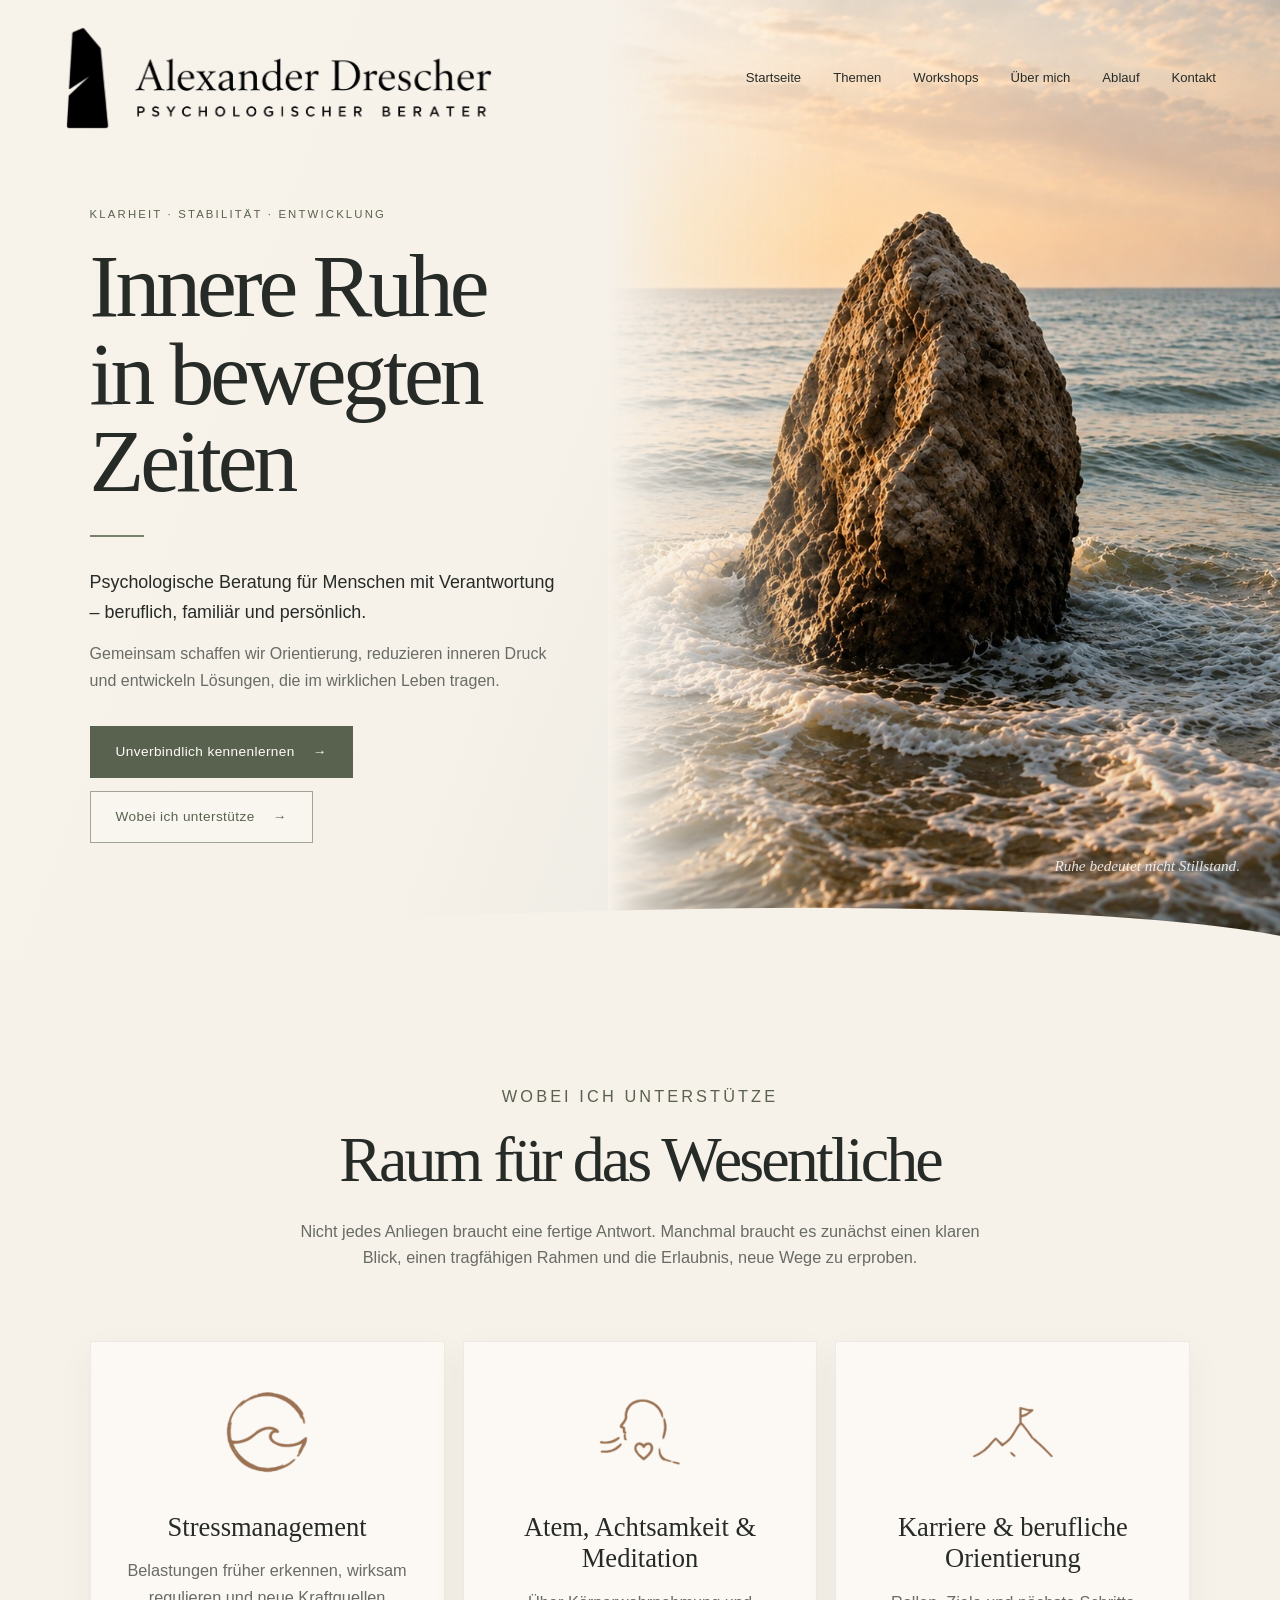
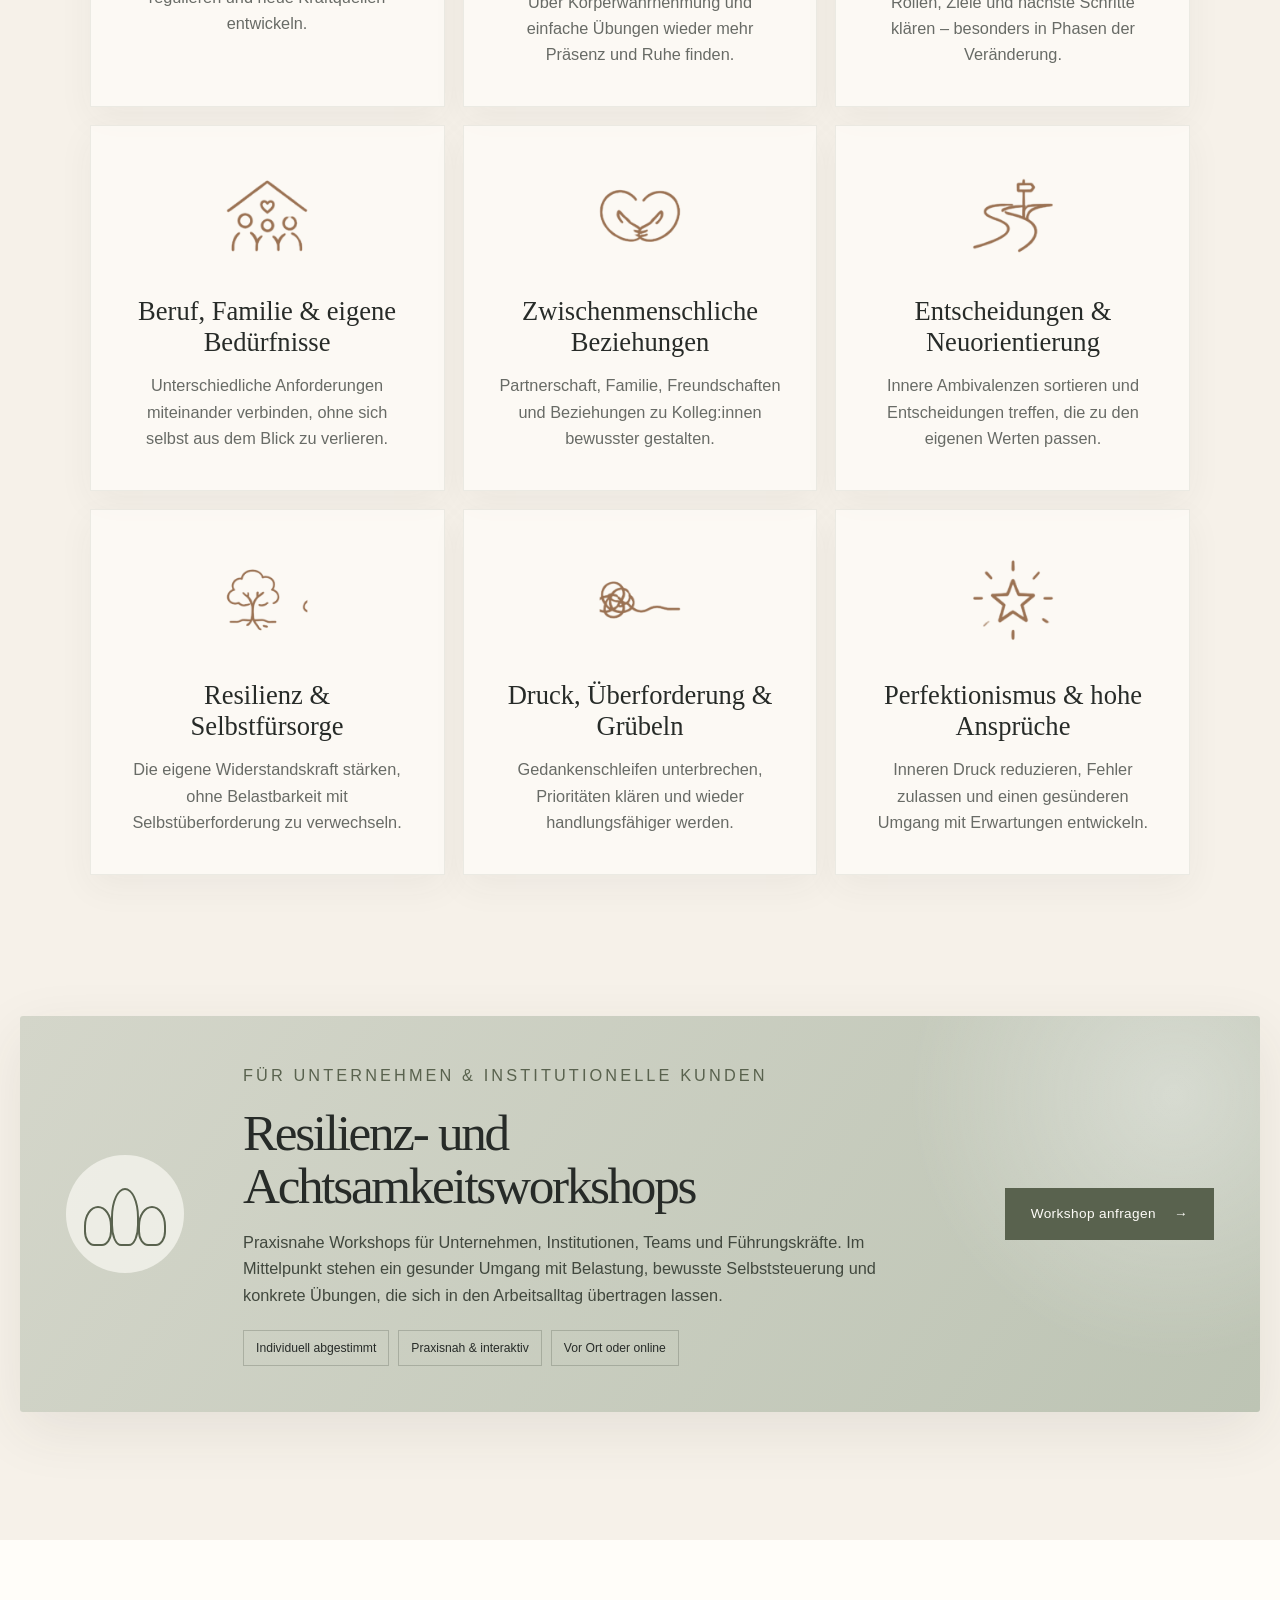
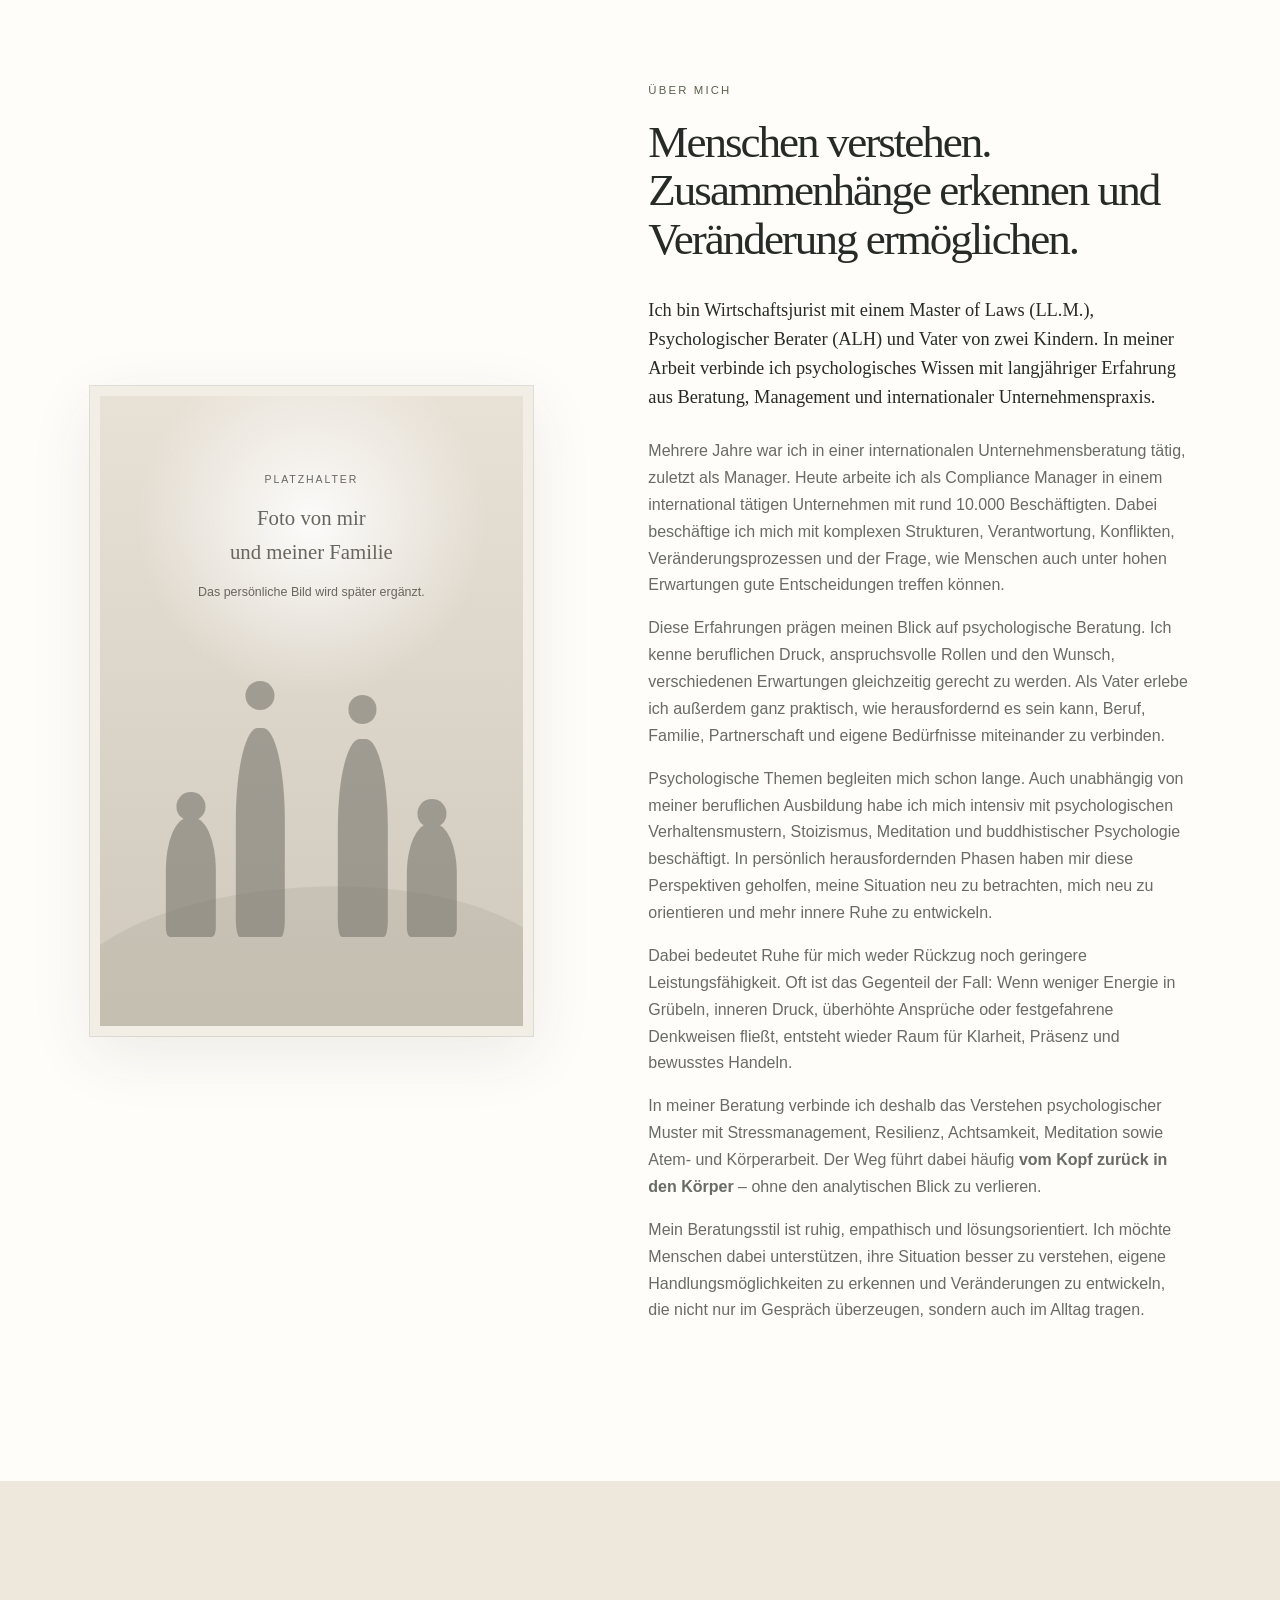
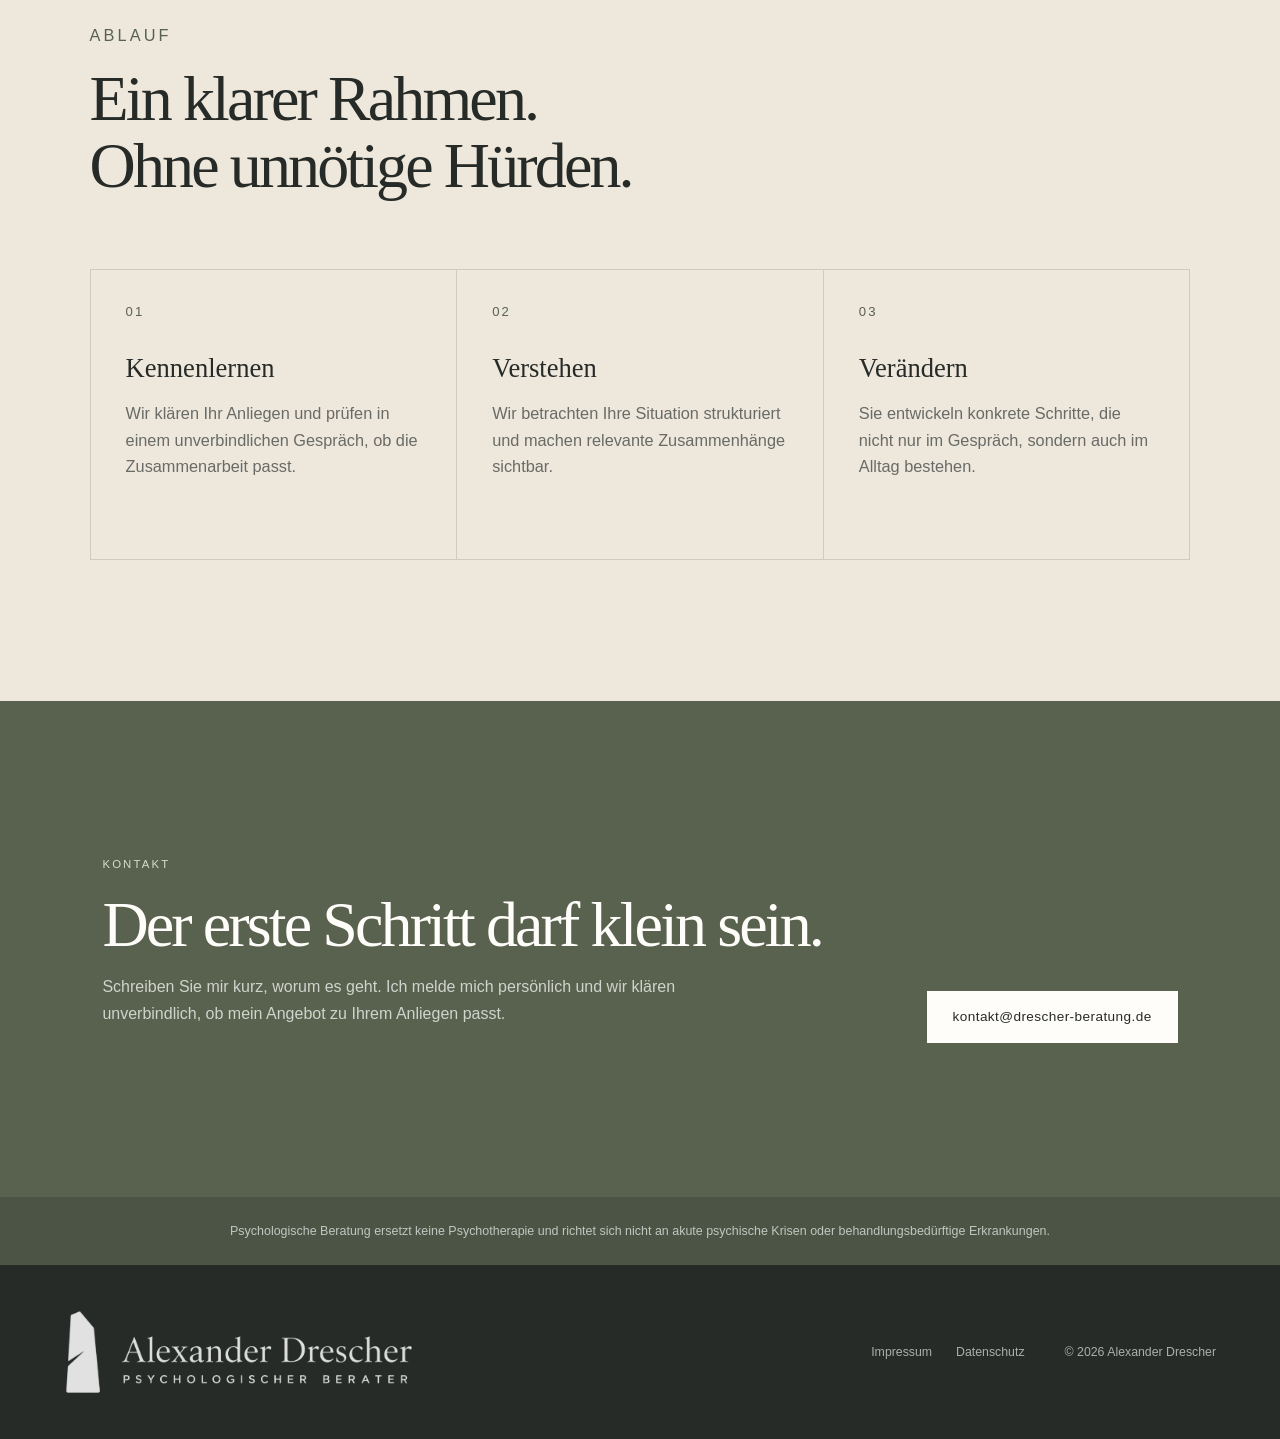
==== commit 53396b2e: "Add files via upload" ====
--- a/index.html
+++ b/index.html
@@ -6,7 +6,7 @@
   <meta name="description" content="Psychologische Beratung für Menschen mit Verantwortung: Stressmanagement, Achtsamkeit, Karriere, Beziehungen, Vereinbarkeit und persönliche Entwicklung.">
   <meta name="theme-color" content="#f4efe7">
   <title>Alexander Drescher | Psychologischer Berater</title>
-  <link rel="stylesheet" href="styles.css?v=13">
+  <link rel="stylesheet" href="styles.css?v=14">
 </head>
 <body>
   <header class="site-header">
@@ -68,63 +68,63 @@
       <div class="topic-grid">
         <article class="topic-card">
           <div class="topic-icon">
-            <img src="01_stressmanagement.png" alt="" aria-hidden="true">
+            <img src="01_stressmanagement.png?v=14" alt="" aria-hidden="true">
           </div>
           <h3>Stressmanagement</h3>
           <p>Belastungen früher erkennen, wirksam regulieren und neue Kraftquellen entwickeln.</p>
         </article>
         <article class="topic-card">
           <div class="topic-icon">
-            <img src="02_atem_achtsamkeit_meditation.png" alt="" aria-hidden="true">
+            <img src="02_atem_achtsamkeit_meditation.png?v=14" alt="" aria-hidden="true">
           </div>
           <h3>Atem, Achtsamkeit & Meditation</h3>
           <p>Über Körperwahrnehmung und einfache Übungen wieder mehr Präsenz und Ruhe finden.</p>
         </article>
         <article class="topic-card">
           <div class="topic-icon">
-            <img src="03_karriere_berufliche_orientierung.png" alt="" aria-hidden="true">
+            <img src="03_karriere_berufliche_orientierung.png?v=14" alt="" aria-hidden="true">
           </div>
           <h3>Karriere & berufliche Orientierung</h3>
           <p>Rollen, Ziele und nächste Schritte klären – besonders in Phasen der Veränderung.</p>
         </article>
         <article class="topic-card">
           <div class="topic-icon">
-            <img src="04_beruf_familie_eigene_beduerfnisse.png" alt="" aria-hidden="true">
+            <img src="04_beruf_familie_eigene_beduerfnisse.png?v=14" alt="" aria-hidden="true">
           </div>
           <h3>Beruf, Familie & eigene Bedürfnisse</h3>
           <p>Unterschiedliche Anforderungen miteinander verbinden, ohne sich selbst aus dem Blick zu verlieren.</p>
         </article>
         <article class="topic-card">
           <div class="topic-icon">
-            <img src="05_zwischenmenschliche_beziehungen.png" alt="" aria-hidden="true">
+            <img src="05_zwischenmenschliche_beziehungen.png?v=14" alt="" aria-hidden="true">
           </div>
           <h3>Zwischenmenschliche Beziehungen</h3>
           <p>Partnerschaft, Familie, Freundschaften und Beziehungen zu Kolleg:innen bewusster gestalten.</p>
         </article>
         <article class="topic-card">
           <div class="topic-icon">
-            <img src="06_entscheidungen_neuorientierung.png" alt="" aria-hidden="true">
+            <img src="06_entscheidungen_neuorientierung.png?v=14" alt="" aria-hidden="true">
           </div>
           <h3>Entscheidungen & Neuorientierung</h3>
           <p>Innere Ambivalenzen sortieren und Entscheidungen treffen, die zu den eigenen Werten passen.</p>
         </article>
         <article class="topic-card">
           <div class="topic-icon">
-            <img src="07_resilienz_selbstfuersorge.png" alt="" aria-hidden="true">
+            <img src="07_resilienz_selbstfuersorge.png?v=14" alt="" aria-hidden="true">
           </div>
           <h3>Resilienz & Selbstfürsorge</h3>
           <p>Die eigene Widerstandskraft stärken, ohne Belastbarkeit mit Selbstüberforderung zu verwechseln.</p>
         </article>
         <article class="topic-card">
           <div class="topic-icon">
-            <img src="08_druck_ueberforderung_gruebeln.png" alt="" aria-hidden="true">
+            <img src="08_druck_ueberforderung_gruebeln.png?v=14" alt="" aria-hidden="true">
           </div>
           <h3>Druck, Überforderung & Grübeln</h3>
           <p>Gedankenschleifen unterbrechen, Prioritäten klären und wieder handlungsfähiger werden.</p>
         </article>
         <article class="topic-card">
           <div class="topic-icon">
-            <img src="09_perfektionismus_hohe_ansprueche.png" alt="" aria-hidden="true">
+            <img src="09_perfektionismus_hohe_ansprueche.png?v=14" alt="" aria-hidden="true">
           </div>
           <h3>Perfektionismus & hohe Ansprüche</h3>
           <p>Inneren Druck reduzieren, Fehler zulassen und einen gesünderen Umgang mit Erwartungen entwickeln.</p>
--- a/styles.css
+++ b/styles.css
@@ -646,3 +646,83 @@
 .process-grid article > h3 {
   margin-top: 34px !important;
 }
+
+
+/* =========================================================
+   Typografie-Korrektur – ausschließlich Schriftgrößen.
+   Kein Kartenlayout, keine Abstände und keine Ausrichtung geändert.
+   ========================================================= */
+
+/* Allgemeiner Fließtext */
+body {
+  font-size: 16px;
+}
+
+/* Themenkarten */
+.topic-card h3 {
+  font-size: clamp(1.55rem, 1.42rem + .3vw, 1.8rem) !important;
+  line-height: 1.18 !important;
+}
+
+.topic-card p {
+  font-size: 1.02rem !important;
+  line-height: 1.62 !important;
+}
+
+/* Ablauf */
+.process-grid article > span {
+  font-size: .82rem !important;
+  line-height: 1 !important;
+}
+
+.process-grid article h3 {
+  font-size: clamp(1.55rem, 1.42rem + .3vw, 1.8rem) !important;
+  line-height: 1.18 !important;
+}
+
+.process-grid article p {
+  font-size: 1.02rem !important;
+  line-height: 1.62 !important;
+}
+
+/* Über mich */
+.about-copy h2 {
+  font-size: clamp(2.45rem, 2.1rem + .9vw, 3.3rem) !important;
+  line-height: 1.08 !important;
+}
+
+.about-copy .about-lead {
+  font-size: 1.15rem !important;
+  line-height: 1.58 !important;
+}
+
+.about-copy p:not(.eyebrow):not(.about-lead) {
+  font-size: 1rem !important;
+  line-height: 1.68 !important;
+}
+
+/* Workshop und sonstige längere Texte */
+.workshop-copy p,
+.section-intro p {
+  font-size: 1.02rem !important;
+  line-height: 1.62 !important;
+}
+
+@media (max-width: 620px) {
+  .topic-card h3,
+  .process-grid article h3 {
+    font-size: 1.45rem !important;
+  }
+
+  .about-copy h2 {
+    font-size: 2.2rem !important;
+  }
+
+  .topic-card p,
+  .process-grid article p,
+  .about-copy p:not(.eyebrow):not(.about-lead),
+  .workshop-copy p,
+  .section-intro p {
+    font-size: 1rem !important;
+  }
+}
